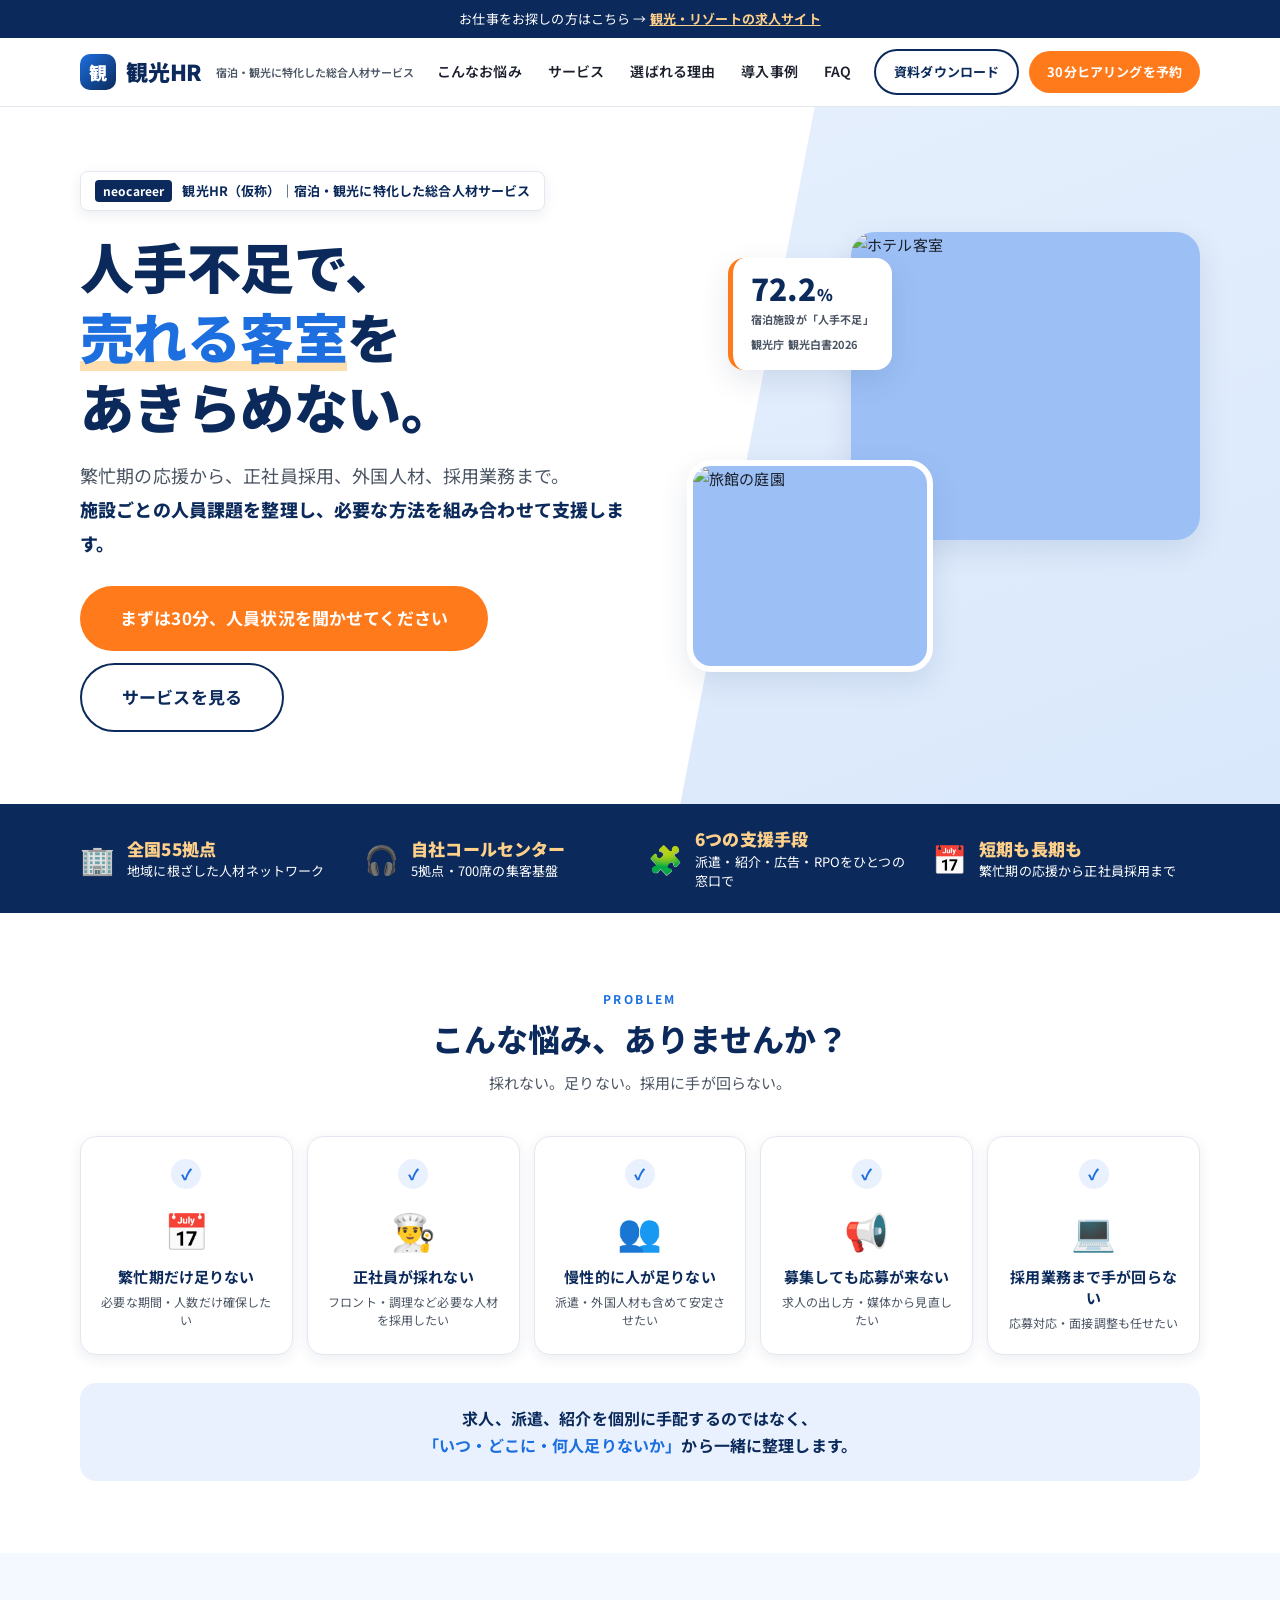
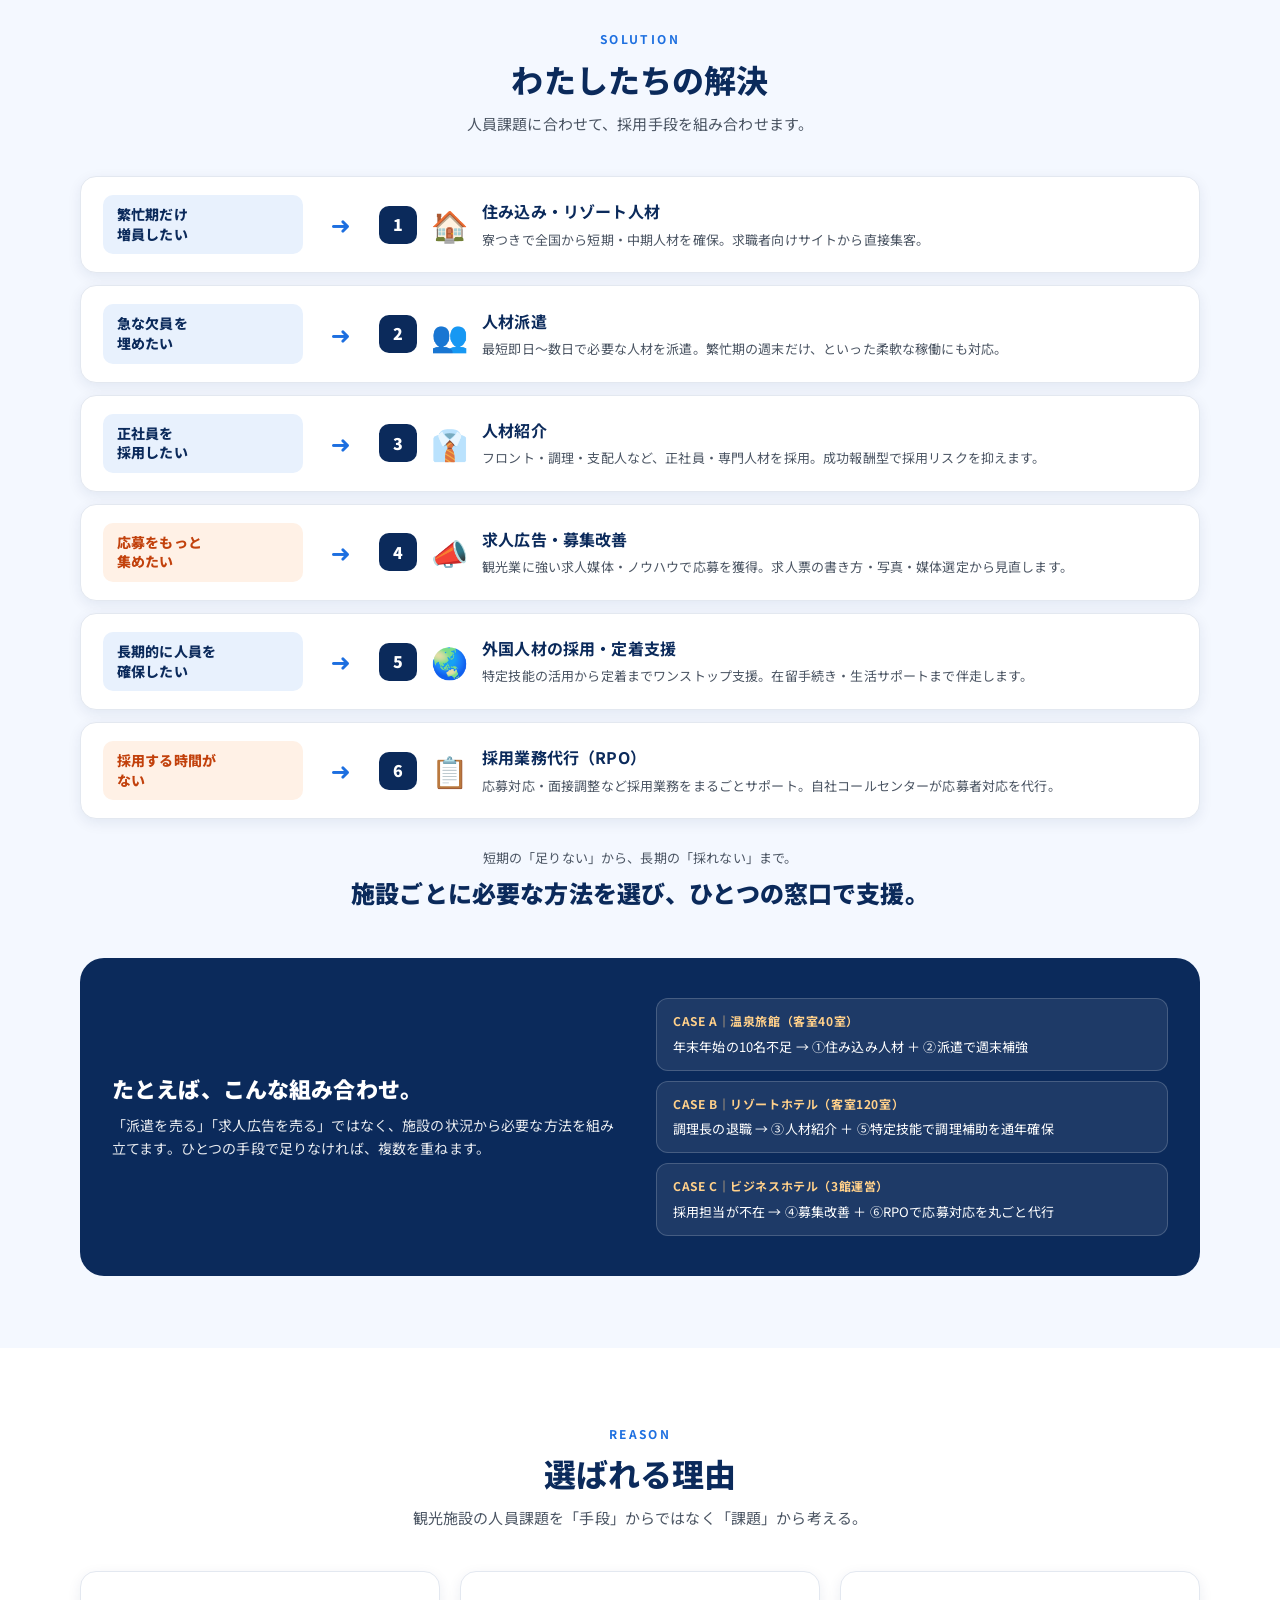
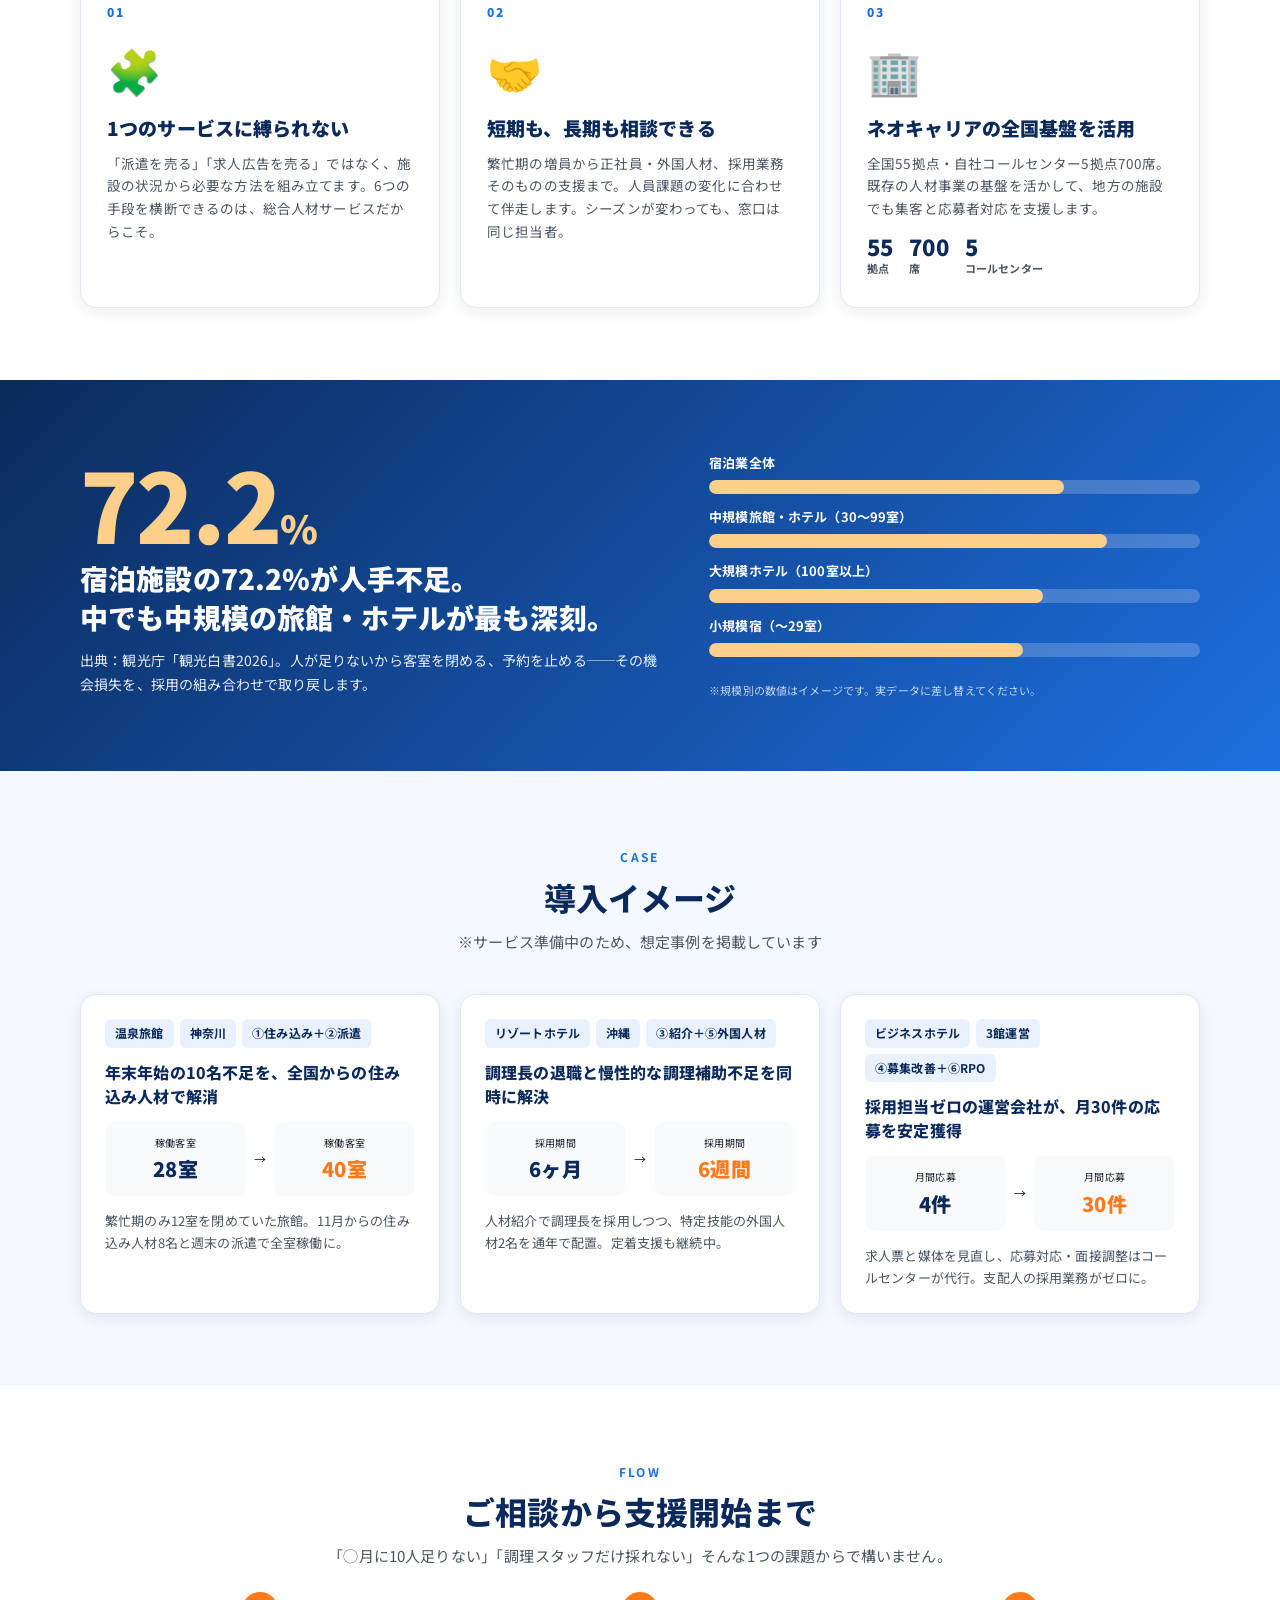
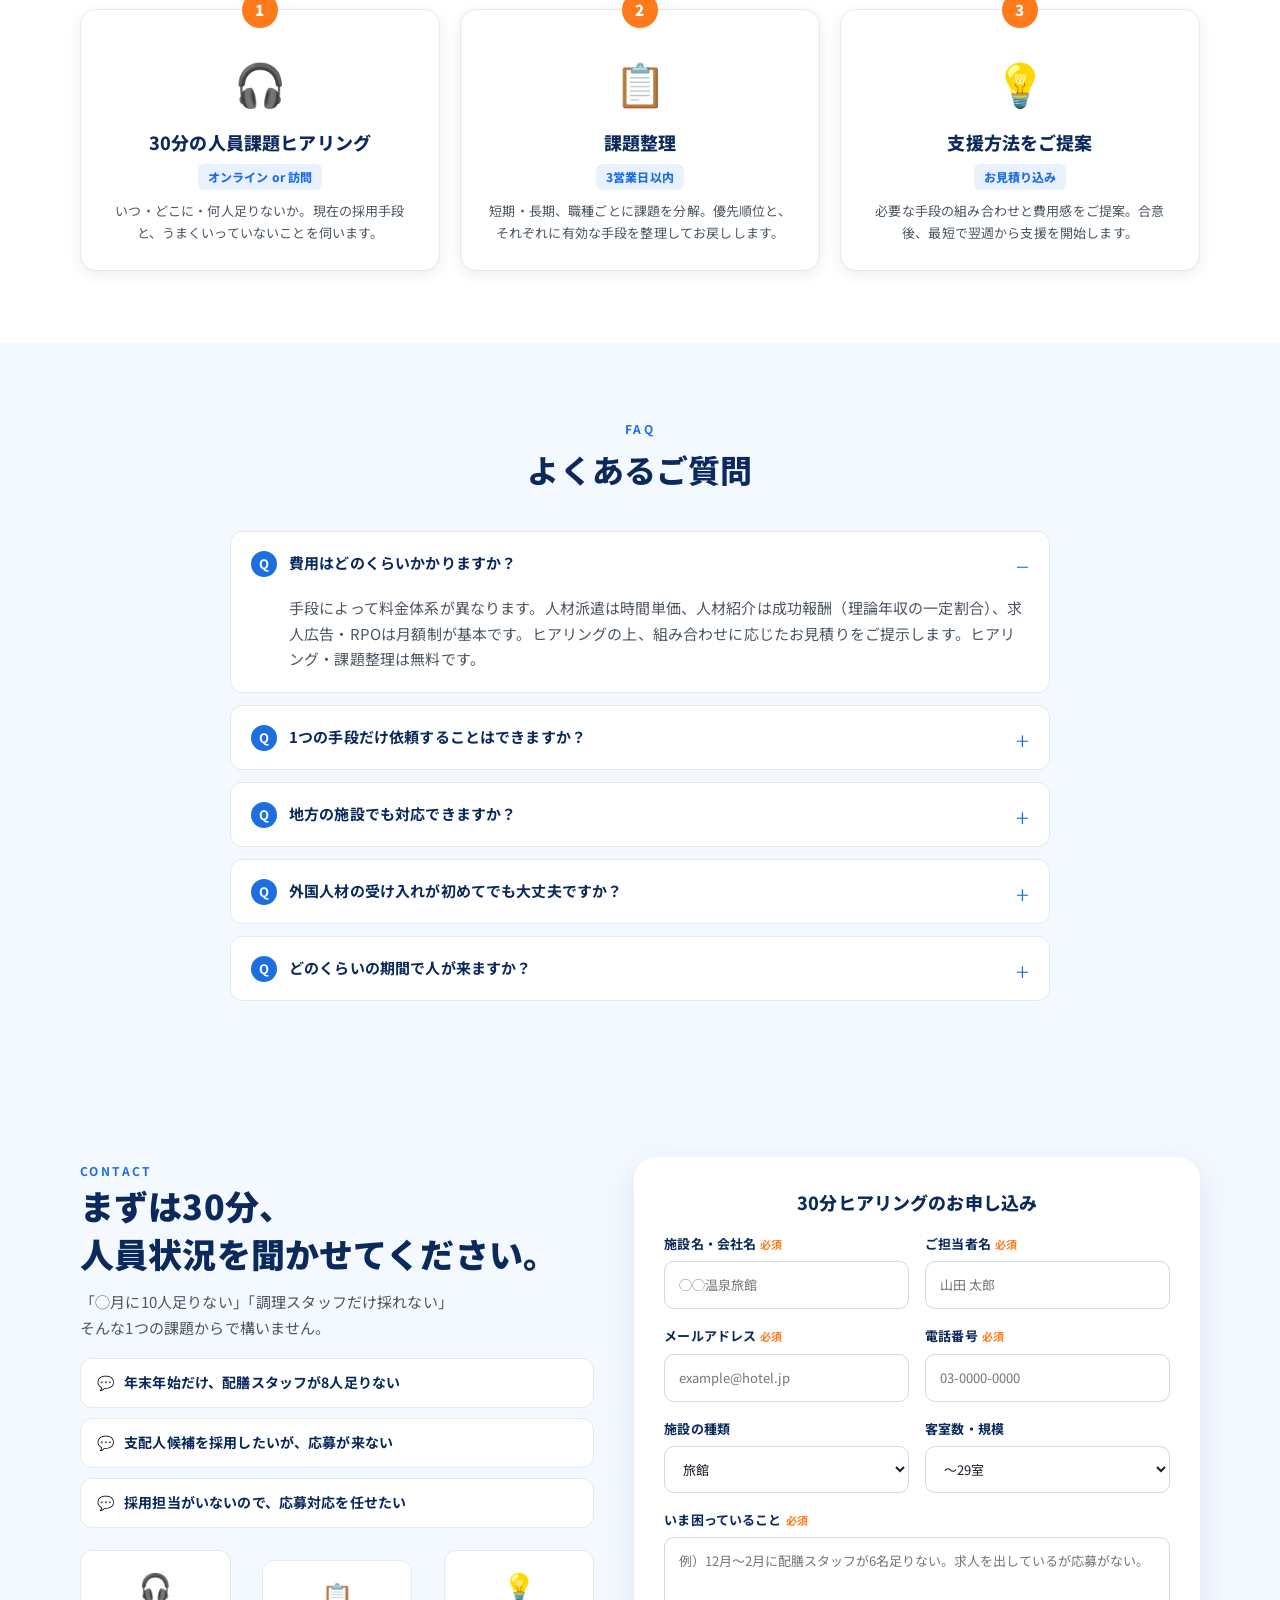
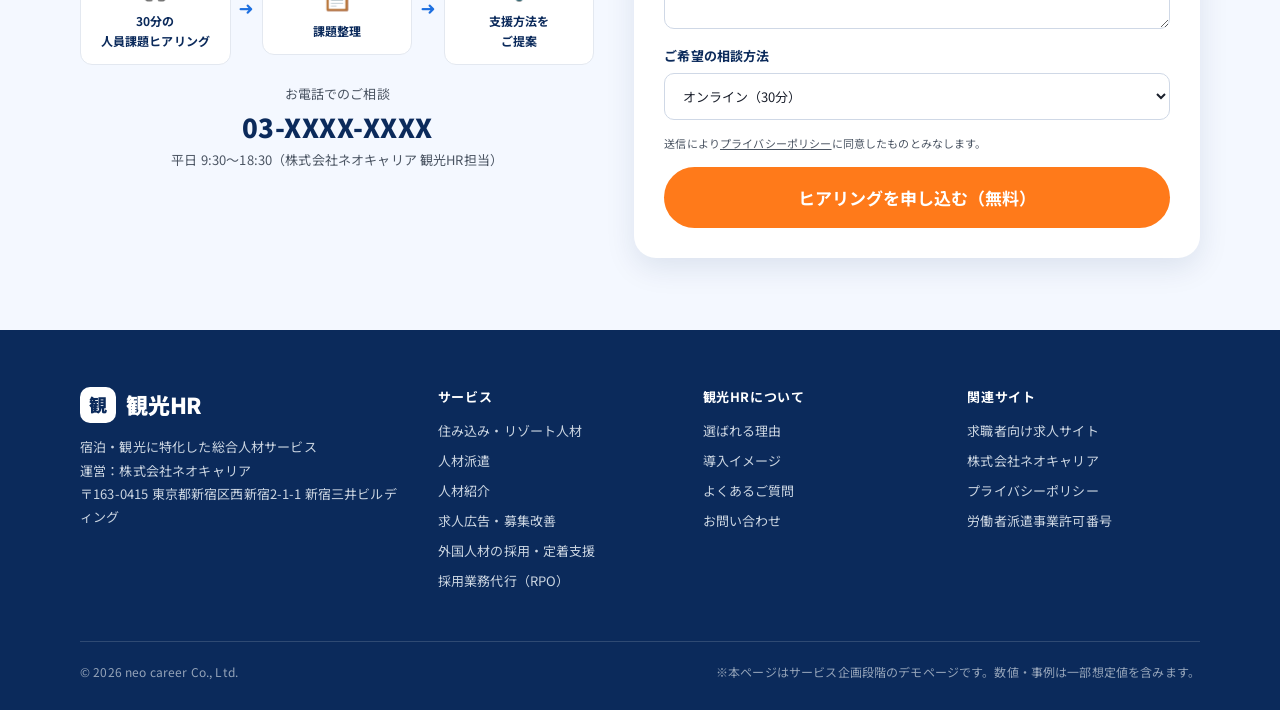
==== business/index.html @ 0face1d3 "観光HR デモサイト: 求職者向けトップ + 企業向けサービスLP" ====
<!DOCTYPE html>
<html lang="ja">
<head>
<meta charset="utf-8">
<meta name="viewport" content="width=device-width,initial-scale=1">
<title>観光HR｜宿泊・観光に特化した総合人材サービス（株式会社ネオキャリア）</title>
<meta name="description" content="人手不足で、売れる客室をあきらめない。繁忙期の応援から、正社員採用、外国人材、採用業務代行まで。宿泊・観光施設ごとの人員課題を整理し、必要な方法を組み合わせて支援します。">
<meta property="og:title" content="観光HR｜宿泊・観光に特化した総合人材サービス">
<meta property="og:description" content="人手不足で、売れる客室をあきらめない。施設ごとの人員課題に合わせて採用手段を組み合わせます。">
<link rel="icon" href="data:image/svg+xml,%3Csvg xmlns='http://www.w3.org/2000/svg' viewBox='0 0 64 64'%3E%3Crect width='64' height='64' rx='14' fill='%230b2a5b'/%3E%3Ctext x='32' y='44' font-size='34' text-anchor='middle' fill='white' font-family='sans-serif' font-weight='700'%3E観%3C/text%3E%3C/svg%3E">
<link rel="preconnect" href="https://fonts.googleapis.com"><link rel="preconnect" href="https://fonts.gstatic.com" crossorigin>
<link href="https://fonts.googleapis.com/css2?family=Noto+Sans+JP:wght@400;500;700;900&display=swap" rel="stylesheet">
<link rel="stylesheet" href="../assets/common.css">
<style>
.hero{position:relative;background:#fff;overflow:hidden;padding:64px 0 72px}
.hero::before{content:"";position:absolute;right:-10%;top:-30%;width:60%;height:160%;background:linear-gradient(160deg,var(--sky) 0%,#d6e6fb 100%);clip-path:polygon(28% 0,100% 0,100% 100%,0 100%);z-index:0}
.hero .wrap{position:relative;z-index:1;display:grid;grid-template-columns:1.05fr .95fr;gap:40px;align-items:center}
@media(max-width:900px){.hero .wrap{grid-template-columns:1fr}.hero{padding:36px 0 48px}.hero .lead br{display:none}.hero-ctas .btn{width:100%}.hero::before{width:100%;top:auto;bottom:-40%;height:80%;clip-path:polygon(0 30%,100% 0,100% 100%,0 100%)}}
.hero .sub{display:inline-flex;align-items:center;gap:10px;flex-wrap:wrap;max-width:100%;line-height:1.5;font-size:13px;font-weight:700;color:var(--navy);background:#fff;border:1px solid var(--line);padding:8px 14px;border-radius:8px;box-shadow:var(--shadow-sm)}
.hero .sub b{background:var(--navy);color:#fff;padding:2px 8px;border-radius:4px;font-size:12px}
.hero h1{font-size:clamp(28px,4.6vw,54px);font-weight:900;line-height:1.3;color:var(--navy);margin:20px 0 16px;letter-spacing:-.01em}
.hero h1 em{font-style:normal;color:var(--blue);position:relative}
.hero h1 em::after{content:"";position:absolute;left:0;right:0;bottom:4px;height:10px;background:rgba(255,208,138,.7);z-index:-1}
.hero .lead{font-size:clamp(15px,1.6vw,18px);color:var(--ink-2);line-height:1.9}
.hero .lead strong{color:var(--navy);font-weight:800}
.hero-ctas{display:flex;gap:12px;margin-top:26px;flex-wrap:wrap}
.hero-visual{position:relative;height:440px}
.hero-visual img{position:absolute;object-fit:cover;border-radius:24px;box-shadow:var(--shadow);background:#9cc0f5}
.hero-visual .a{width:68%;height:70%;right:0;top:0}
.hero-visual .b{width:48%;height:48%;left:0;bottom:0;border:6px solid #fff}
.hero-visual .stat{position:absolute;left:8%;top:6%;background:#fff;border-radius:16px;padding:14px 18px;box-shadow:var(--shadow);border-left:5px solid var(--orange)}
.hero-visual .stat b{display:block;font-size:30px;font-weight:900;color:var(--navy);line-height:1.1}
.hero-visual .stat small{font-size:11px;color:var(--ink-2);font-weight:700}
.trust{background:var(--navy);color:#fff;padding:22px 0}
.trust .wrap{display:grid;grid-template-columns:repeat(4,1fr);gap:16px}
@media(max-width:900px){.trust .wrap{grid-template-columns:repeat(2,1fr)}}
.trust .wrap>div{display:flex;align-items:center;gap:12px;font-size:13px;line-height:1.5}
.trust .ic{font-size:28px}
.trust b{display:block;font-size:17px;font-weight:900;color:#ffd08a}
/* problems */
.probs{display:grid;grid-template-columns:repeat(5,1fr);gap:14px}
@media(max-width:1000px){.probs{grid-template-columns:repeat(3,1fr)}}
@media(max-width:640px){.probs{grid-template-columns:1fr 1fr}}
.prob{padding:22px 16px;text-align:center;position:relative}
.prob .chk{width:30px;height:30px;border-radius:50%;background:var(--sky);color:var(--blue);display:grid;place-items:center;margin:0 auto 10px;font-weight:900}
.prob .ic{font-size:36px;margin-bottom:6px}
.prob b{display:block;color:var(--navy);font-size:15px;line-height:1.4}
.prob small{display:block;color:var(--ink-2);font-size:12px;margin-top:6px;line-height:1.5}
.prob-note{margin-top:28px;background:var(--sky);border-radius:16px;padding:22px 24px;text-align:center;color:var(--navy);font-weight:700;font-size:16px;line-height:1.7}
.prob-note span{color:var(--blue)}
/* solutions */
.sol-table{display:grid;gap:12px}
.sol{display:grid;grid-template-columns:200px 44px 1fr;gap:16px;align-items:center;padding:18px 22px;transition:transform .2s,box-shadow .2s}
.sol:hover{transform:translateX(4px);box-shadow:var(--shadow)}
@media(max-width:700px){.sol{grid-template-columns:1fr;gap:8px}.sol .arrow{display:none}}
.sol .need{font-weight:800;color:var(--navy);font-size:14px;line-height:1.4;padding:10px 14px;border-radius:10px;background:var(--sky)}
.sol .need.hot{background:#fff1e6;color:#c2410c}
.sol .arrow{color:var(--blue);font-size:24px;text-align:center}
.sol .svc{display:flex;gap:14px;align-items:center}
.sol .svc .num{width:38px;height:38px;border-radius:10px;background:var(--navy);color:#fff;font-weight:900;display:grid;place-items:center;flex:0 0 auto;font-size:16px}
.sol .svc .ic{font-size:30px;flex:0 0 auto}
.sol .svc b{display:block;color:var(--navy);font-size:16px}
.sol .svc span{font-size:13px;color:var(--ink-2)}
.sol-note{margin-top:28px;text-align:center}
.sol-note p{font-size:13px;color:var(--ink-2)}
.sol-note h3{font-size:clamp(18px,2.6vw,24px);font-weight:900;color:var(--navy);margin-top:4px}
/* combine visual */
.combo{background:var(--navy);color:#fff;border-radius:24px;padding:40px 32px;display:grid;grid-template-columns:1fr 1fr;gap:32px;align-items:center;margin-top:44px}
@media(max-width:800px){.combo{grid-template-columns:1fr;padding:32px 22px}}
.combo h3{font-size:22px;font-weight:900;line-height:1.4}
.combo p{opacity:.9;font-size:14px;margin-top:10px}
.combo .ex{display:grid;gap:10px}
.combo .ex div{background:rgba(255,255,255,.08);border:1px solid rgba(255,255,255,.18);border-radius:12px;padding:12px 16px;font-size:13px}
.combo .ex b{color:#ffd08a;display:block;font-size:12px;letter-spacing:.05em;margin-bottom:4px}
/* reasons */
.reasons{display:grid;grid-template-columns:repeat(3,1fr);gap:20px}
@media(max-width:800px){.reasons{grid-template-columns:1fr}}
.reason{padding:30px 26px}
.reason .num{font-size:12px;font-weight:900;color:var(--blue);letter-spacing:.2em}
.reason .ic{font-size:44px;margin:10px 0 8px}
.reason h3{font-size:19px;font-weight:900;color:var(--navy);line-height:1.4}
.reason p{font-size:13.5px;color:var(--ink-2);margin-top:10px}
.reason .kpi{display:flex;gap:16px;margin-top:14px;flex-wrap:wrap}
.reason .kpi div{font-size:11px;color:var(--ink-2);font-weight:700}
.reason .kpi b{display:block;font-size:22px;color:var(--navy);font-weight:900;line-height:1.1}
/* stat band */
.band{background:linear-gradient(135deg,#0b2a5b,#1d6fe0);color:#fff}
.band .wrap{display:grid;grid-template-columns:1.2fr 1fr;gap:40px;align-items:center}
@media(max-width:800px){.band .wrap{grid-template-columns:1fr}}
.band .big{font-size:clamp(56px,8vw,96px);font-weight:900;line-height:1;color:#ffd08a;letter-spacing:-.02em}
.band h3{font-size:clamp(20px,2.6vw,28px);font-weight:900;line-height:1.4;margin-top:8px}
.band p{opacity:.9;margin-top:12px;font-size:14px}
.band .bars{display:grid;gap:12px}
.band .bar{font-size:13px;font-weight:700}
.band .bar i{display:block;height:14px;border-radius:7px;background:rgba(255,255,255,.2);margin-top:6px;overflow:hidden}
.band .bar i::after{content:"";display:block;height:100%;width:var(--w);background:#ffd08a;border-radius:7px}
/* flow */
.flow{display:grid;grid-template-columns:repeat(3,1fr);gap:20px}
@media(max-width:800px){.flow{grid-template-columns:1fr}}
.step{padding:30px 24px 26px;position:relative;text-align:center}
.step .n{position:absolute;left:50%;top:-18px;transform:translateX(-50%);width:36px;height:36px;border-radius:50%;background:var(--orange);color:#fff;font-weight:900;display:grid;place-items:center;font-size:15px}
.step .ic{font-size:42px;margin:6px 0 10px}
.step h3{font-size:18px;font-weight:800;color:var(--navy)}
.step .dur{display:inline-block;margin:6px 0 10px;background:var(--sky);color:var(--blue);font-size:12px;font-weight:800;padding:3px 10px;border-radius:6px}
.step p{font-size:13px;color:var(--ink-2)}
/* cases */
.cases{display:grid;grid-template-columns:repeat(3,1fr);gap:20px}
@media(max-width:900px){.cases{grid-template-columns:1fr}}
.case{padding:24px}
.case .tags{display:flex;gap:6px;flex-wrap:wrap;margin-bottom:12px}
.case h3{font-size:16px;font-weight:800;color:var(--navy);line-height:1.5}
.case .ba{display:grid;grid-template-columns:1fr auto 1fr;gap:8px;align-items:center;margin:14px 0;font-size:12px;text-align:center}
.case .ba div{background:#f8fafc;border-radius:10px;padding:10px 6px}
.case .ba b{display:block;font-size:20px;font-weight:900;color:var(--navy)}
.case .ba .aft b{color:var(--orange)}
.case p{font-size:13px;color:var(--ink-2)}
/* contact */
.contact{background:var(--sky-2)}
.contact-grid{display:grid;grid-template-columns:1fr 1.1fr;gap:40px;align-items:start}
@media(max-width:900px){.contact-grid{grid-template-columns:1fr}}
.contact h2{font-size:clamp(24px,3.2vw,34px);font-weight:900;color:var(--navy);line-height:1.4}
.contact .ex{margin-top:18px;display:grid;gap:10px}
.contact .ex div{background:#fff;border:1px solid var(--line);border-radius:12px;padding:12px 16px;font-size:14px;font-weight:700;color:var(--navy);display:flex;gap:10px;align-items:center}
.contact .ex div::before{content:"💬"}
.contact .flow3{display:flex;gap:8px;align-items:center;margin-top:22px;font-size:12px;font-weight:700;color:var(--navy);flex-wrap:wrap}
.contact .flow3 div{background:#fff;border-radius:12px;padding:12px 14px;text-align:center;border:1px solid var(--line);flex:1;min-width:110px}
.contact .flow3 div i{display:block;font-size:26px;font-style:normal;margin-bottom:4px}
.contact .flow3 span{color:var(--blue);font-size:18px}
.contact-card{background:#fff;border-radius:22px;padding:30px;box-shadow:var(--shadow)}
.contact-card h3{color:var(--navy);font-size:18px;font-weight:800;margin-bottom:16px;text-align:center}
.tel{margin-top:18px;text-align:center;font-size:13px;color:var(--ink-2)}
.tel b{display:block;font-size:26px;color:var(--navy);font-weight:900;letter-spacing:.02em}
.fixed-cta{position:fixed;left:0;right:0;bottom:0;z-index:40;background:rgba(255,255,255,.95);backdrop-filter:blur(8px);border-top:1px solid var(--line);padding:10px 16px;display:none;gap:10px}
.fixed-cta .btn{flex:1;padding:12px}
@media(max-width:900px){.fixed-cta{display:flex}body{padding-bottom:64px}}
@media(max-width:900px){.hero-visual{height:260px}.hero-visual .stat{left:4%;top:auto;bottom:12px}.hero-visual .b{display:none}.hero-visual .a{width:100%;height:100%;right:0;top:0}}
@media(max-width:600px){.trust .wrap{grid-template-columns:1fr;gap:12px}.trust b{display:inline;margin-right:6px}}
</style>
</head>
<body>

<div class="switch-bar">お仕事をお探しの方はこちら → <a href="../">観光・リゾートの求人サイト</a></div>

<header class="header">
  <div class="wrap">
    <a class="logo" href="./"><span class="mark">観</span>観光HR<small>宿泊・観光に特化した総合人材サービス</small></a>
    <nav class="nav" id="nav">
      <a href="#problems">こんなお悩み</a>
      <a href="#services">サービス</a>
      <a href="#reasons">選ばれる理由</a>
      <a href="#cases">導入事例</a>
      <a href="#faq">FAQ</a>
    </nav>
    <div class="header-cta">
      <a class="btn btn-outline btn-sm hide-m" href="#contact">資料ダウンロード</a>
      <a class="btn btn-primary btn-sm" href="#contact">30分ヒアリングを予約</a>
      <button class="menu-btn" id="menuBtn" aria-label="メニュー"><span></span><span></span><span></span></button>
    </div>
  </div>
</header>

<section class="hero">
  <div class="wrap">
    <div class="rv in">
      <div class="sub"><b>neocareer</b>観光HR（仮称）｜宿泊・観光に特化した総合人材サービス</div>
      <h1>人手不足で、<br><em>売れる客室</em>を<br>あきらめない。</h1>
      <p class="lead">繁忙期の応援から、正社員採用、外国人材、採用業務まで。<br><strong>施設ごとの人員課題を整理し、必要な方法を組み合わせて支援します。</strong></p>
      <div class="hero-ctas">
        <a class="btn btn-primary btn-lg" href="#contact">まずは30分、人員状況を聞かせてください</a>
        <a class="btn btn-outline btn-lg" href="#services">サービスを見る</a>
      </div>
    </div>
    <div class="hero-visual rv in">
      <img class="a" src="https://images.unsplash.com/photo-1566073771259-6a8506099945?auto=format&fit=crop&w=900&q=70" alt="ホテル客室">
      <img class="b" src="https://images.unsplash.com/photo-1545389336-cf090694435e?auto=format&fit=crop&w=600&q=70" alt="旅館の庭園">
      <div class="stat"><b>72.2<span style="font-size:16px">%</span></b><small>宿泊施設が「人手不足」<br>観光庁 観光白書2026</small></div>
    </div>
  </div>
</section>

<div class="trust">
  <div class="wrap">
    <div><span class="ic">🏢</span><div><b>全国55拠点</b>地域に根ざした人材ネットワーク</div></div>
    <div><span class="ic">🎧</span><div><b>自社コールセンター</b>5拠点・700席の集客基盤</div></div>
    <div><span class="ic">🧩</span><div><b>6つの支援手段</b>派遣・紹介・広告・RPOをひとつの窓口で</div></div>
    <div><span class="ic">📅</span><div><b>短期も長期も</b>繁忙期の応援から正社員採用まで</div></div>
  </div>
</div>

<section class="sec" id="problems">
  <div class="wrap">
    <div class="sec-head rv"><span class="en">Problem</span><h2>こんな悩み、ありませんか？</h2><p>採れない。足りない。採用に手が回らない。</p></div>
    <div class="probs">
      <div class="prob card rv"><div class="chk">✓</div><div class="ic">📅</div><b>繁忙期だけ足りない</b><small>必要な期間・人数だけ確保したい</small></div>
      <div class="prob card rv"><div class="chk">✓</div><div class="ic">👨‍🍳</div><b>正社員が採れない</b><small>フロント・調理など必要な人材を採用したい</small></div>
      <div class="prob card rv"><div class="chk">✓</div><div class="ic">👥</div><b>慢性的に人が足りない</b><small>派遣・外国人材も含めて安定させたい</small></div>
      <div class="prob card rv"><div class="chk">✓</div><div class="ic">📢</div><b>募集しても応募が来ない</b><small>求人の出し方・媒体から見直したい</small></div>
      <div class="prob card rv"><div class="chk">✓</div><div class="ic">💻</div><b>採用業務まで手が回らない</b><small>応募対応・面接調整も任せたい</small></div>
    </div>
    <div class="prob-note rv">求人、派遣、紹介を個別に手配するのではなく、<br><span>「いつ・どこに・何人足りないか」</span>から一緒に整理します。</div>
  </div>
</section>

<section class="sec" id="services" style="background:var(--sky-2)">
  <div class="wrap">
    <div class="sec-head rv"><span class="en">Solution</span><h2>わたしたちの解決</h2><p>人員課題に合わせて、採用手段を組み合わせます。</p></div>
    <div class="sol-table">
      <div class="sol card rv"><div class="need">繁忙期だけ<br>増員したい</div><div class="arrow">➜</div><div class="svc"><div class="num">1</div><span class="ic">🏠</span><div><b>住み込み・リゾート人材</b><span>寮つきで全国から短期・中期人材を確保。求職者向けサイトから直接集客。</span></div></div></div>
      <div class="sol card rv"><div class="need">急な欠員を<br>埋めたい</div><div class="arrow">➜</div><div class="svc"><div class="num">2</div><span class="ic">👥</span><div><b>人材派遣</b><span>最短即日〜数日で必要な人材を派遣。繁忙期の週末だけ、といった柔軟な稼働にも対応。</span></div></div></div>
      <div class="sol card rv"><div class="need">正社員を<br>採用したい</div><div class="arrow">➜</div><div class="svc"><div class="num">3</div><span class="ic">👔</span><div><b>人材紹介</b><span>フロント・調理・支配人など、正社員・専門人材を採用。成功報酬型で採用リスクを抑えます。</span></div></div></div>
      <div class="sol card rv"><div class="need hot">応募をもっと<br>集めたい</div><div class="arrow">➜</div><div class="svc"><div class="num">4</div><span class="ic">📣</span><div><b>求人広告・募集改善</b><span>観光業に強い求人媒体・ノウハウで応募を獲得。求人票の書き方・写真・媒体選定から見直します。</span></div></div></div>
      <div class="sol card rv"><div class="need">長期的に人員を<br>確保したい</div><div class="arrow">➜</div><div class="svc"><div class="num">5</div><span class="ic">🌏</span><div><b>外国人材の採用・定着支援</b><span>特定技能の活用から定着までワンストップ支援。在留手続き・生活サポートまで伴走します。</span></div></div></div>
      <div class="sol card rv"><div class="need hot">採用する時間が<br>ない</div><div class="arrow">➜</div><div class="svc"><div class="num">6</div><span class="ic">📋</span><div><b>採用業務代行（RPO）</b><span>応募対応・面接調整など採用業務をまるごとサポート。自社コールセンターが応募者対応を代行。</span></div></div></div>
    </div>
    <div class="sol-note rv"><p>短期の「足りない」から、長期の「採れない」まで。</p><h3>施設ごとに必要な方法を選び、ひとつの窓口で支援。</h3></div>

    <div class="combo rv">
      <div><h3>たとえば、こんな組み合わせ。</h3><p>「派遣を売る」「求人広告を売る」ではなく、施設の状況から必要な方法を組み立てます。ひとつの手段で足りなければ、複数を重ねます。</p></div>
      <div class="ex">
        <div><b>CASE A｜温泉旅館（客室40室）</b>年末年始の10名不足 → ①住み込み人材 ＋ ②派遣で週末補強</div>
        <div><b>CASE B｜リゾートホテル（客室120室）</b>調理長の退職 → ③人材紹介 ＋ ⑤特定技能で調理補助を通年確保</div>
        <div><b>CASE C｜ビジネスホテル（3館運営）</b>採用担当が不在 → ④募集改善 ＋ ⑥RPOで応募対応を丸ごと代行</div>
      </div>
    </div>
  </div>
</section>

<section class="sec" id="reasons">
  <div class="wrap">
    <div class="sec-head rv"><span class="en">Reason</span><h2>選ばれる理由</h2><p>観光施設の人員課題を「手段」からではなく「課題」から考える。</p></div>
    <div class="reasons">
      <div class="reason card rv"><div class="num">01</div><div class="ic">🧩</div><h3>1つのサービスに縛られない</h3><p>「派遣を売る」「求人広告を売る」ではなく、施設の状況から必要な方法を組み立てます。6つの手段を横断できるのは、総合人材サービスだからこそ。</p></div>
      <div class="reason card rv"><div class="num">02</div><div class="ic">🤝</div><h3>短期も、長期も相談できる</h3><p>繁忙期の増員から正社員・外国人材、採用業務そのものの支援まで。人員課題の変化に合わせて伴走します。シーズンが変わっても、窓口は同じ担当者。</p></div>
      <div class="reason card rv"><div class="num">03</div><div class="ic">🏢</div><h3>ネオキャリアの全国基盤を活用</h3><p>全国55拠点・自社コールセンター5拠点700席。既存の人材事業の基盤を活かして、地方の施設でも集客と応募者対応を支援します。</p><div class="kpi"><div><b>55</b>拠点</div><div><b>700</b>席</div><div><b>5</b>コールセンター</div></div></div>
    </div>
  </div>
</section>

<section class="sec band">
  <div class="wrap">
    <div class="rv">
      <div class="big">72.2<span style="font-size:.4em">%</span></div>
      <h3>宿泊施設の72.2%が人手不足。<br>中でも中規模の旅館・ホテルが最も深刻。</h3>
      <p>出典：観光庁「観光白書2026」。人が足りないから客室を閉める、予約を止める──その機会損失を、採用の組み合わせで取り戻します。</p>
    </div>
    <div class="bars rv">
      <div class="bar">宿泊業全体<i style="--w:72.2%"></i></div>
      <div class="bar">中規模旅館・ホテル（30〜99室）<i style="--w:81%"></i></div>
      <div class="bar">大規模ホテル（100室以上）<i style="--w:68%"></i></div>
      <div class="bar">小規模宿（〜29室）<i style="--w:64%"></i></div>
      <p style="font-size:11px;opacity:.75">※規模別の数値はイメージです。実データに差し替えてください。</p>
    </div>
  </div>
</section>

<section class="sec" id="cases" style="background:var(--sky-2)">
  <div class="wrap">
    <div class="sec-head rv"><span class="en">Case</span><h2>導入イメージ</h2><p>※サービス準備中のため、想定事例を掲載しています</p></div>
    <div class="cases">
      <div class="case card rv"><div class="tags"><span class="tag">温泉旅館</span><span class="tag">神奈川</span><span class="tag">①住み込み＋②派遣</span></div><h3>年末年始の10名不足を、全国からの住み込み人材で解消</h3><div class="ba"><div><small>稼働客室</small><b>28室</b></div><span>→</span><div class="aft"><small>稼働客室</small><b>40室</b></div></div><p>繁忙期のみ12室を閉めていた旅館。11月からの住み込み人材8名と週末の派遣で全室稼働に。</p></div>
      <div class="case card rv"><div class="tags"><span class="tag">リゾートホテル</span><span class="tag">沖縄</span><span class="tag">③紹介＋⑤外国人材</span></div><h3>調理長の退職と慢性的な調理補助不足を同時に解決</h3><div class="ba"><div><small>採用期間</small><b>6ヶ月</b></div><span>→</span><div class="aft"><small>採用期間</small><b>6週間</b></div></div><p>人材紹介で調理長を採用しつつ、特定技能の外国人材2名を通年で配置。定着支援も継続中。</p></div>
      <div class="case card rv"><div class="tags"><span class="tag">ビジネスホテル</span><span class="tag">3館運営</span><span class="tag">④募集改善＋⑥RPO</span></div><h3>採用担当ゼロの運営会社が、月30件の応募を安定獲得</h3><div class="ba"><div><small>月間応募</small><b>4件</b></div><span>→</span><div class="aft"><small>月間応募</small><b>30件</b></div></div><p>求人票と媒体を見直し、応募対応・面接調整はコールセンターが代行。支配人の採用業務がゼロに。</p></div>
    </div>
  </div>
</section>

<section class="sec">
  <div class="wrap">
    <div class="sec-head rv"><span class="en">Flow</span><h2>ご相談から支援開始まで</h2><p>「◯月に10人足りない」「調理スタッフだけ採れない」そんな1つの課題からで構いません。</p></div>
    <div class="flow">
      <div class="step card rv"><div class="n">1</div><div class="ic">🎧</div><h3>30分の人員課題ヒアリング</h3><div class="dur">オンライン or 訪問</div><p>いつ・どこに・何人足りないか。現在の採用手段と、うまくいっていないことを伺います。</p></div>
      <div class="step card rv"><div class="n">2</div><div class="ic">📋</div><h3>課題整理</h3><div class="dur">3営業日以内</div><p>短期・長期、職種ごとに課題を分解。優先順位と、それぞれに有効な手段を整理してお戻しします。</p></div>
      <div class="step card rv"><div class="n">3</div><div class="ic">💡</div><h3>支援方法をご提案</h3><div class="dur">お見積り込み</div><p>必要な手段の組み合わせと費用感をご提案。合意後、最短で翌週から支援を開始します。</p></div>
    </div>
  </div>
</section>

<section class="sec" id="faq" style="background:var(--sky-2)">
  <div class="wrap">
    <div class="sec-head rv"><span class="en">FAQ</span><h2>よくあるご質問</h2></div>
    <div class="faq rv">
      <details open><summary>費用はどのくらいかかりますか？</summary><div class="a">手段によって料金体系が異なります。人材派遣は時間単価、人材紹介は成功報酬（理論年収の一定割合）、求人広告・RPOは月額制が基本です。ヒアリングの上、組み合わせに応じたお見積りをご提示します。ヒアリング・課題整理は無料です。</div></details>
      <details><summary>1つの手段だけ依頼することはできますか？</summary><div class="a">もちろん可能です。「繁忙期の派遣だけ」「求人票の改善だけ」といったご依頼もお受けしています。状況が変わったときに、他の手段を追加できるのが観光HRの強みです。</div></details>
      <details><summary>地方の施設でも対応できますか？</summary><div class="a">はい。全国55拠点のネットワークと、求職者向けの住み込み求人サイトを通じて、全国から人材を集めます。特に温泉地・スキー場・離島などの観光地は得意領域です。</div></details>
      <details><summary>外国人材の受け入れが初めてでも大丈夫ですか？</summary><div class="a">特定技能制度の説明、在留資格の手続き、受け入れ体制づくり、入社後の生活サポートまで一貫して支援します。初めて受け入れる施設さまが大半です。</div></details>
      <details><summary>どのくらいの期間で人が来ますか？</summary><div class="a">人材派遣は最短即日〜数日、住み込み人材は2〜4週間、人材紹介は職種によって1〜3ヶ月が目安です。繁忙期はお早めのご相談をおすすめします。</div></details>
    </div>
  </div>
</section>

<section class="sec contact" id="contact">
  <div class="wrap contact-grid">
    <div class="rv">
      <span class="en" style="font-size:12px;font-weight:700;letter-spacing:.2em;color:var(--blue)">CONTACT</span>
      <h2>まずは30分、<br>人員状況を聞かせてください。</h2>
      <p style="color:var(--ink-2);margin-top:12px">「◯月に10人足りない」「調理スタッフだけ採れない」<br>そんな1つの課題からで構いません。</p>
      <div class="ex"><div>年末年始だけ、配膳スタッフが8人足りない</div><div>支配人候補を採用したいが、応募が来ない</div><div>採用担当がいないので、応募対応を任せたい</div></div>
      <div class="flow3"><div><i>🎧</i>30分の<br>人員課題ヒアリング</div><span>➜</span><div><i>📋</i>課題整理</div><span>➜</span><div><i>💡</i>支援方法を<br>ご提案</div></div>
      <div class="tel">お電話でのご相談<b>03-XXXX-XXXX</b>平日 9:30〜18:30（株式会社ネオキャリア 観光HR担当）</div>
    </div>
    <div class="contact-card rv">
      <form id="ctForm">
        <h3>30分ヒアリングのお申し込み</h3>
        <div class="form-grid">
          <label class="field"><span>施設名・会社名<span class="req">必須</span></span><input required placeholder="◯◯温泉旅館"></label>
          <label class="field"><span>ご担当者名<span class="req">必須</span></span><input required placeholder="山田 太郎"></label>
          <label class="field"><span>メールアドレス<span class="req">必須</span></span><input type="email" required placeholder="example@hotel.jp"></label>
          <label class="field"><span>電話番号<span class="req">必須</span></span><input type="tel" required placeholder="03-0000-0000"></label>
          <label class="field"><span>施設の種類</span><select><option>旅館</option><option>リゾートホテル</option><option>シティ・ビジネスホテル</option><option>スキー場・レジャー施設</option><option>飲食・観光施設</option><option>その他</option></select></label>
          <label class="field"><span>客室数・規模</span><select><option>〜29室</option><option>30〜99室</option><option>100室以上</option><option>複数施設を運営</option></select></label>
          <label class="field full"><span>いま困っていること<span class="req">必須</span></span><textarea rows="3" required placeholder="例）12月〜2月に配膳スタッフが6名足りない。求人を出しているが応募がない。"></textarea></label>
          <label class="field full"><span>ご希望の相談方法</span><select><option>オンライン（30分）</option><option>訪問</option><option>電話</option><option>まずは資料がほしい</option></select></label>
        </div>
        <p style="font-size:11px;color:var(--ink-2);margin:14px 0">送信により<a href="#" style="text-decoration:underline">プライバシーポリシー</a>に同意したものとみなします。</p>
        <button class="btn btn-primary btn-lg" style="width:100%" type="submit">ヒアリングを申し込む（無料）</button>
      </form>
      <div class="thanks" id="thanks">お申し込みありがとうございます。<small>担当者より1営業日以内にご連絡します。<br>※このページはデモです。実際の送信は行われていません。</small></div>
    </div>
  </div>
</section>

<footer class="footer">
  <div class="wrap">
    <div class="footer-grid">
      <div><a class="logo" href="./"><span class="mark">観</span>観光HR</a><p style="margin-top:12px;line-height:1.8">宿泊・観光に特化した総合人材サービス<br>運営：株式会社ネオキャリア<br>〒163-0415 東京都新宿区西新宿2-1-1 新宿三井ビルディング</p></div>
      <div><h4>サービス</h4><ul><li><a href="#services">住み込み・リゾート人材</a></li><li><a href="#services">人材派遣</a></li><li><a href="#services">人材紹介</a></li><li><a href="#services">求人広告・募集改善</a></li><li><a href="#services">外国人材の採用・定着支援</a></li><li><a href="#services">採用業務代行（RPO）</a></li></ul></div>
      <div><h4>観光HRについて</h4><ul><li><a href="#reasons">選ばれる理由</a></li><li><a href="#cases">導入イメージ</a></li><li><a href="#faq">よくあるご質問</a></li><li><a href="#contact">お問い合わせ</a></li></ul></div>
      <div><h4>関連サイト</h4><ul><li><a href="../">求職者向け求人サイト</a></li><li><a href="https://www.neo-career.co.jp/" target="_blank" rel="noopener">株式会社ネオキャリア</a></li><li><a href="#">プライバシーポリシー</a></li><li><a href="#">労働者派遣事業許可番号</a></li></ul></div>
    </div>
    <div class="footer-bottom"><span>© 2026 neo career Co., Ltd.</span><span>※本ページはサービス企画段階のデモページです。数値・事例は一部想定値を含みます。</span></div>
  </div>
</footer>

<div class="fixed-cta"><a class="btn btn-outline" href="#services">サービスを見る</a><a class="btn btn-primary" href="#contact">30分ヒアリング予約</a></div>

<script>
document.getElementById("menuBtn").onclick=()=>document.getElementById("nav").classList.toggle("open");
document.getElementById("nav").addEventListener("click",()=>document.getElementById("nav").classList.remove("open"));
document.getElementById("ctForm").addEventListener("submit",e=>{e.preventDefault();e.target.style.display="none";document.getElementById("thanks").style.display="block";});
const io=new IntersectionObserver(es=>es.forEach(x=>{if(x.isIntersecting){x.target.classList.add("in");io.unobserve(x.target);}}),{threshold:.12});
document.querySelectorAll(".rv").forEach(el=>io.observe(el));
</script>
</body>
</html>
---- assets/common.css ----
:root{
  --navy:#0b2a5b;--navy-2:#123a7a;--blue:#1d6fe0;--blue-2:#3b8cf5;--sky:#e8f1fd;--sky-2:#f4f8ff;
  --orange:#ff7a1a;--orange-2:#ff9a4d;--green:#06c755;--ink:#1a1f2b;--ink-2:#4b5563;--line:#e3e8f0;--bg:#ffffff;
  --radius:16px;--shadow:0 10px 30px rgba(11,42,91,.10);--shadow-sm:0 4px 14px rgba(11,42,91,.08);
  --font:"Noto Sans JP","Hiragino Sans","Hiragino Kaku Gothic ProN","Yu Gothic UI",Meiryo,system-ui,sans-serif;
}
*{box-sizing:border-box;margin:0;padding:0}
html{scroll-behavior:smooth;-webkit-text-size-adjust:100%}
body{font-family:var(--font);color:var(--ink);background:var(--bg);line-height:1.7;font-size:15px;letter-spacing:.01em;overflow-x:hidden}
img{max-width:100%;display:block}
a{color:inherit;text-decoration:none}
button{font-family:inherit;cursor:pointer;border:0;background:none}
ul{list-style:none}
.wrap{width:min(1120px,100% - 40px);margin-inline:auto}
@media(max-width:640px){.wrap{width:min(1120px,100% - 32px)}}
.sec{padding:72px 0}
@media(max-width:640px){.sec{padding:52px 0}.btn{white-space:normal;text-align:center}.btn-lg{padding:16px 24px;font-size:15px}}
.wrap>*{min-width:0}
.sec-head{text-align:center;margin-bottom:40px}
.sec-head .en{display:inline-block;font-size:12px;font-weight:700;letter-spacing:.2em;color:var(--blue);text-transform:uppercase;margin-bottom:8px}
.sec-head h2{font-size:clamp(22px,3.2vw,32px);font-weight:800;line-height:1.35;color:var(--navy)}
.sec-head p{color:var(--ink-2);margin-top:10px}
.btn{display:inline-flex;align-items:center;justify-content:center;gap:8px;padding:14px 26px;border-radius:999px;font-weight:700;font-size:15px;transition:transform .15s,box-shadow .15s,background .15s;white-space:nowrap}
.btn:hover{transform:translateY(-2px);box-shadow:var(--shadow-sm)}
.btn-primary{background:var(--orange);color:#fff}
.btn-primary:hover{background:#f56d0c}
.btn-blue{background:var(--blue);color:#fff}
.btn-blue:hover{background:#1660c8}
.btn-outline{border:2px solid var(--navy);color:var(--navy);background:#fff}
.btn-line{background:var(--green);color:#fff}
.btn-lg{padding:18px 40px;font-size:17px}
.btn-sm{padding:10px 18px;font-size:13px}
.tag{display:inline-block;padding:4px 10px;border-radius:6px;font-size:12px;font-weight:700;background:var(--sky);color:var(--navy)}
.card{background:#fff;border-radius:var(--radius);box-shadow:var(--shadow-sm);border:1px solid var(--line)}
/* header */
.header{position:sticky;top:0;z-index:50;background:rgba(255,255,255,.92);backdrop-filter:blur(10px);border-bottom:1px solid var(--line)}
.header .wrap{display:flex;align-items:center;justify-content:space-between;height:68px;gap:16px}
.logo{display:flex;align-items:center;gap:10px;white-space:nowrap;flex:0 0 auto;font-weight:900;font-size:22px;color:var(--navy);letter-spacing:-.01em}
.logo .mark{width:36px;height:36px;border-radius:10px;background:linear-gradient(135deg,var(--blue),var(--navy));display:grid;place-items:center;color:#fff;font-size:18px}
.logo small{font-size:11px;font-weight:600;color:var(--ink-2);margin-left:4px;letter-spacing:0}
.nav{display:flex;gap:26px;font-size:14px;font-weight:600}
.nav a:hover{color:var(--blue)}
.header-cta{display:flex;gap:10px;align-items:center}
.menu-btn{display:none;width:44px;height:44px;border-radius:10px;place-items:center}
.menu-btn span{display:block;width:22px;height:2px;background:var(--navy);margin:5px auto;transition:.2s}
@media(max-width:1180px){.logo small{display:none}}
.nav a{white-space:nowrap}
@media(max-width:900px){
  .nav,.header-cta .hide-m{display:none}
  .menu-btn{display:grid}
  .nav.open{display:flex;flex-direction:column;position:absolute;left:0;right:0;top:68px;background:#fff;padding:18px 24px 24px;border-bottom:1px solid var(--line);box-shadow:var(--shadow);gap:14px}
}
/* footer */
.footer{background:var(--navy);color:#cbd5e1;padding:56px 0 28px;font-size:13px}
.footer-grid{display:grid;grid-template-columns:1.4fr 1fr 1fr 1fr;gap:32px;margin-bottom:40px}
@media(max-width:800px){.footer-grid{grid-template-columns:1fr 1fr}}
@media(max-width:480px){.footer-grid{grid-template-columns:1fr}}
.footer h4{color:#fff;font-size:13px;margin-bottom:12px;letter-spacing:.05em}
.footer li{margin-bottom:8px}
.footer a:hover{color:#fff}
.footer .logo{color:#fff}
.footer .logo .mark{background:#fff;color:var(--navy)}
.footer-bottom{border-top:1px solid rgba(255,255,255,.15);padding-top:20px;display:flex;justify-content:space-between;gap:12px;flex-wrap:wrap;font-size:12px;color:#94a3b8}
/* reveal */
.rv{opacity:0;transform:translateY(18px);transition:opacity .6s ease,transform .6s ease}
.rv.in{opacity:1;transform:none}
/* switch banner */
.switch-bar{background:var(--navy);color:#fff;font-size:13px;text-align:center;padding:8px 12px}
.switch-bar a{text-decoration:underline;font-weight:700;color:#ffd08a}
/* FAQ */
.faq{max-width:820px;margin-inline:auto}
.faq details{background:#fff;border:1px solid var(--line);border-radius:12px;margin-bottom:12px;overflow:hidden}
.faq summary{list-style:none;cursor:pointer;padding:18px 52px 18px 20px;font-weight:700;position:relative;color:var(--navy)}
.faq summary::-webkit-details-marker{display:none}
.faq summary::before{content:"Q";display:inline-grid;place-items:center;width:26px;height:26px;border-radius:50%;background:var(--blue);color:#fff;font-size:13px;margin-right:12px}
.faq summary::after{content:"+";position:absolute;right:20px;top:14px;font-size:24px;color:var(--blue);font-weight:300}
.faq details[open] summary::after{content:"−"}
.faq .a{padding:0 20px 20px 58px;color:var(--ink-2)}
/* form */
.form-grid{display:grid;grid-template-columns:1fr 1fr;gap:16px}
@media(max-width:640px){.form-grid{grid-template-columns:1fr}}
.field{display:flex;flex-direction:column;gap:6px;font-size:13px;font-weight:700;color:var(--navy)}
.field.full{grid-column:1/-1}
.field input,.field select,.field textarea{font:inherit;font-weight:400;padding:12px 14px;border:1px solid #cfd8e6;border-radius:10px;background:#fff;color:var(--ink);width:100%}
.field input:focus,.field select:focus,.field textarea:focus{outline:2px solid var(--blue);border-color:transparent}
.req{color:var(--orange);font-size:11px;margin-left:4px}
.thanks{display:none;text-align:center;padding:40px 20px;color:var(--navy);font-weight:700;font-size:18px}
.thanks small{display:block;font-weight:400;color:var(--ink-2);font-size:14px;margin-top:8px}
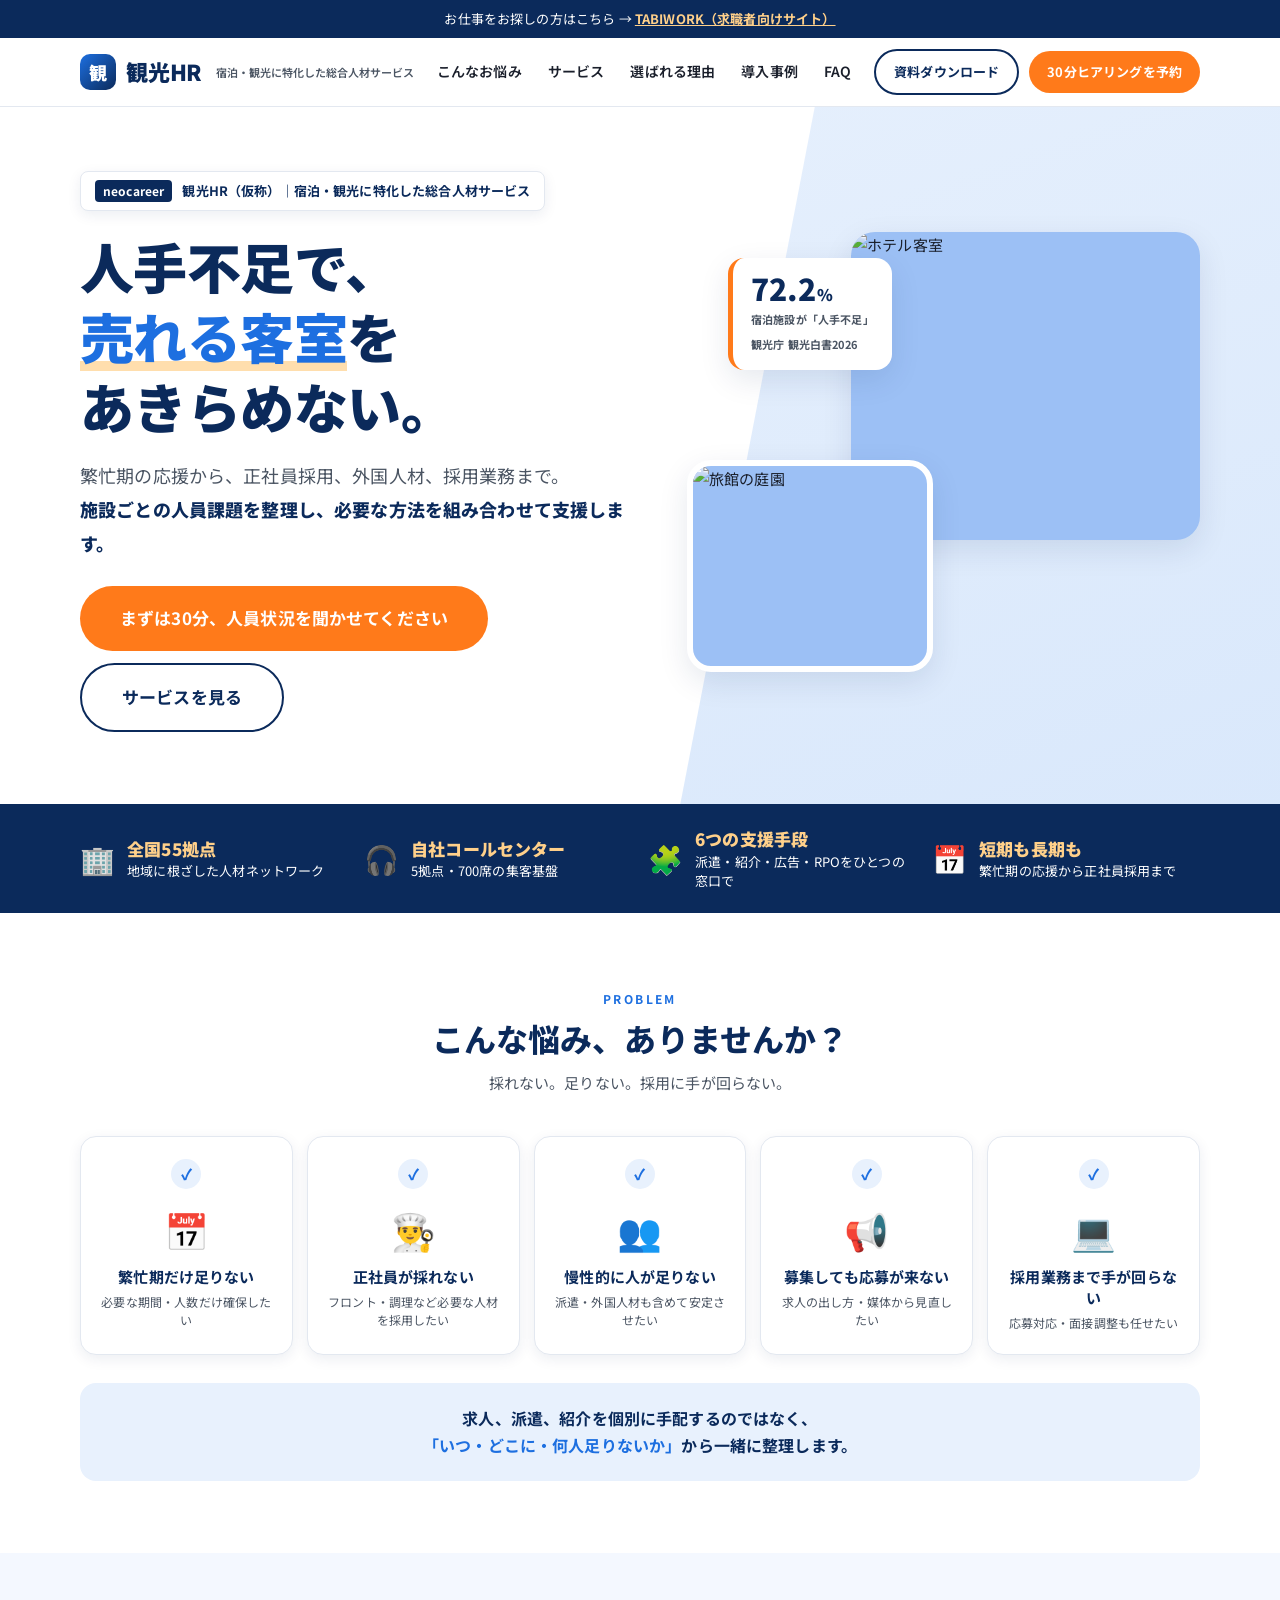
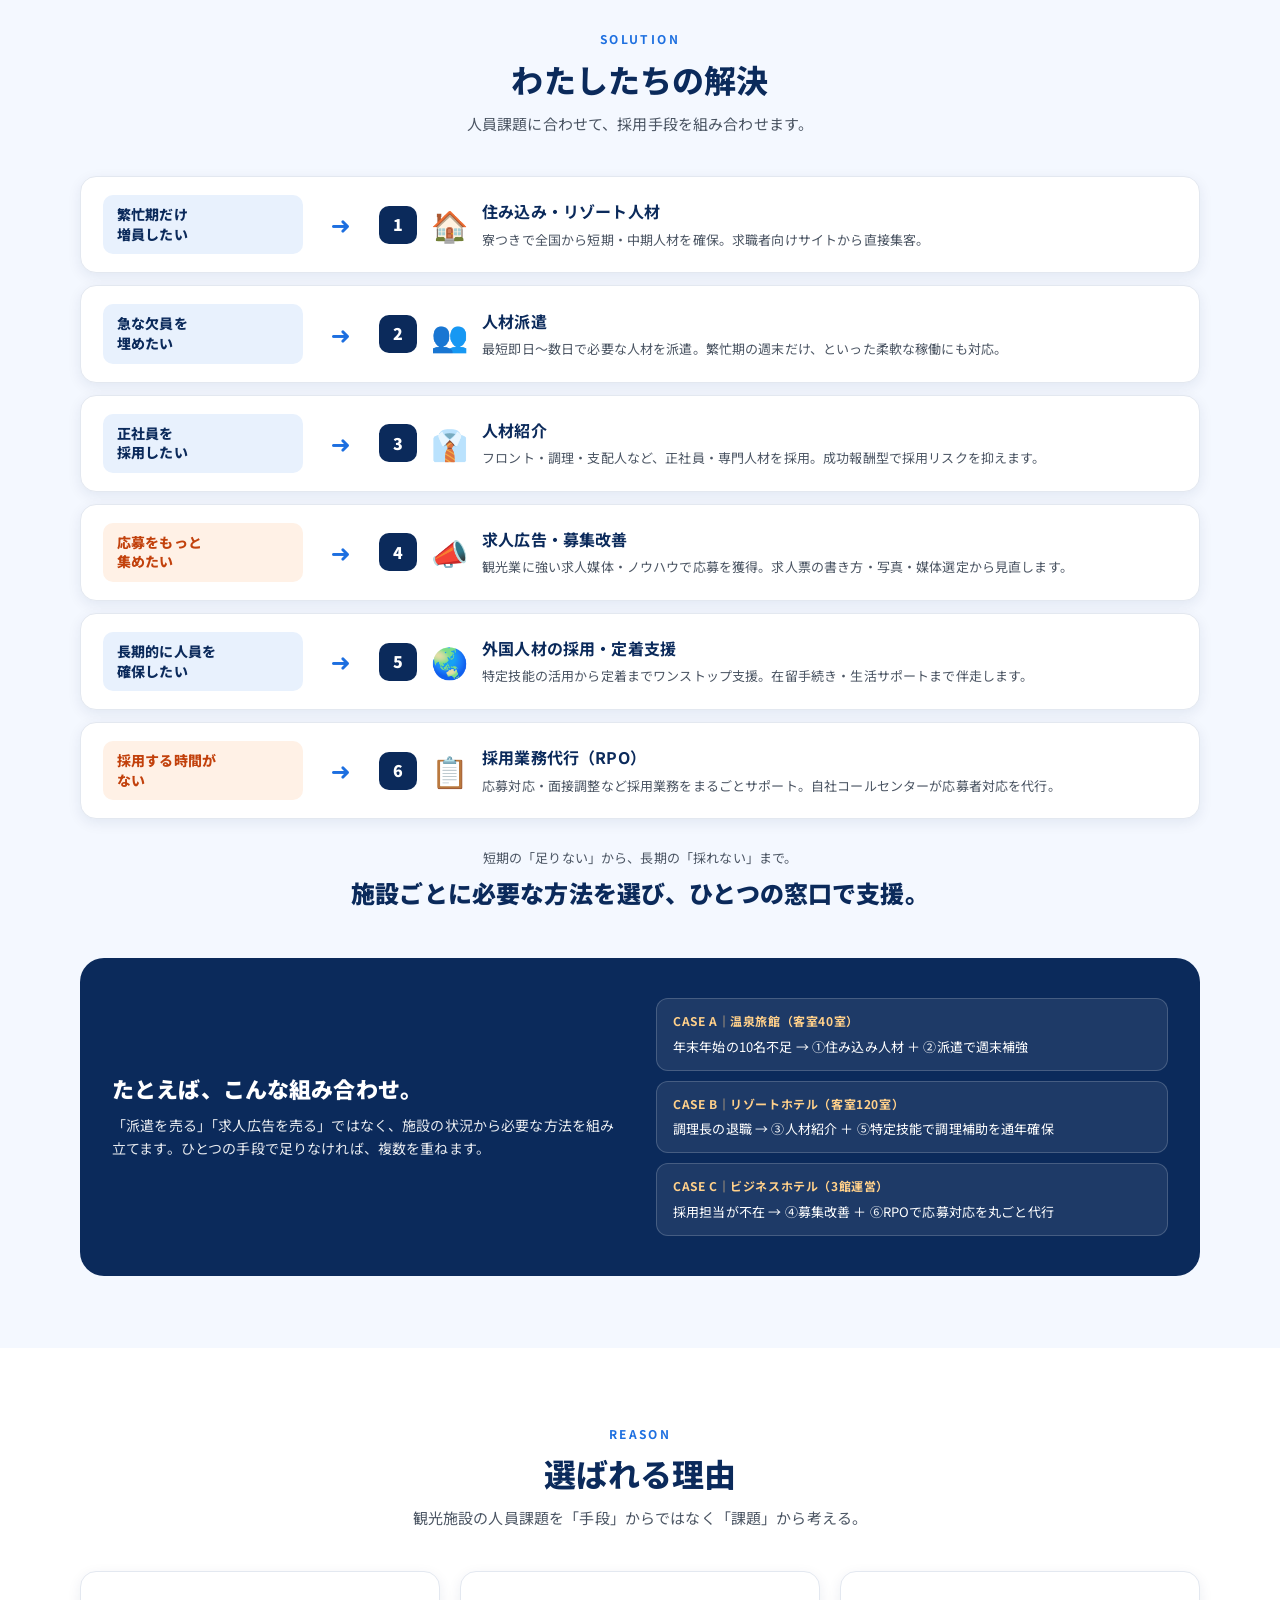
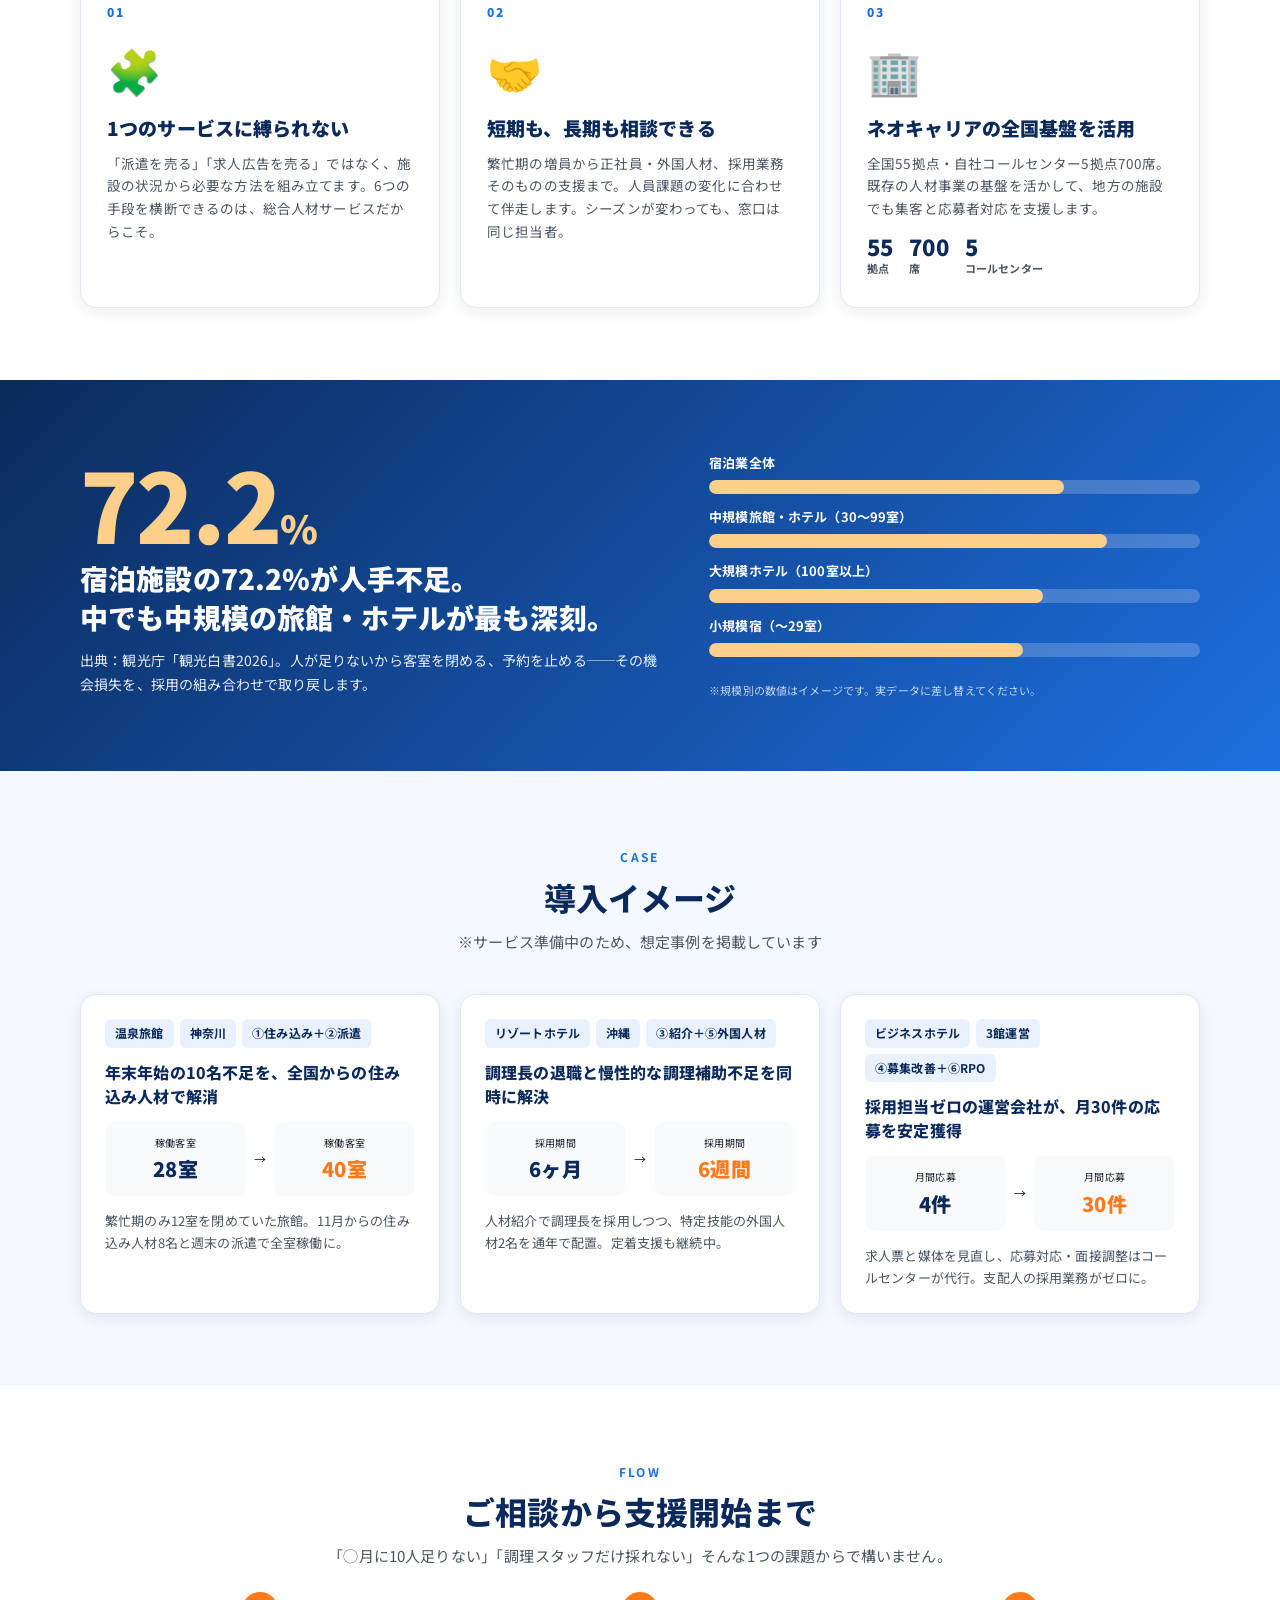
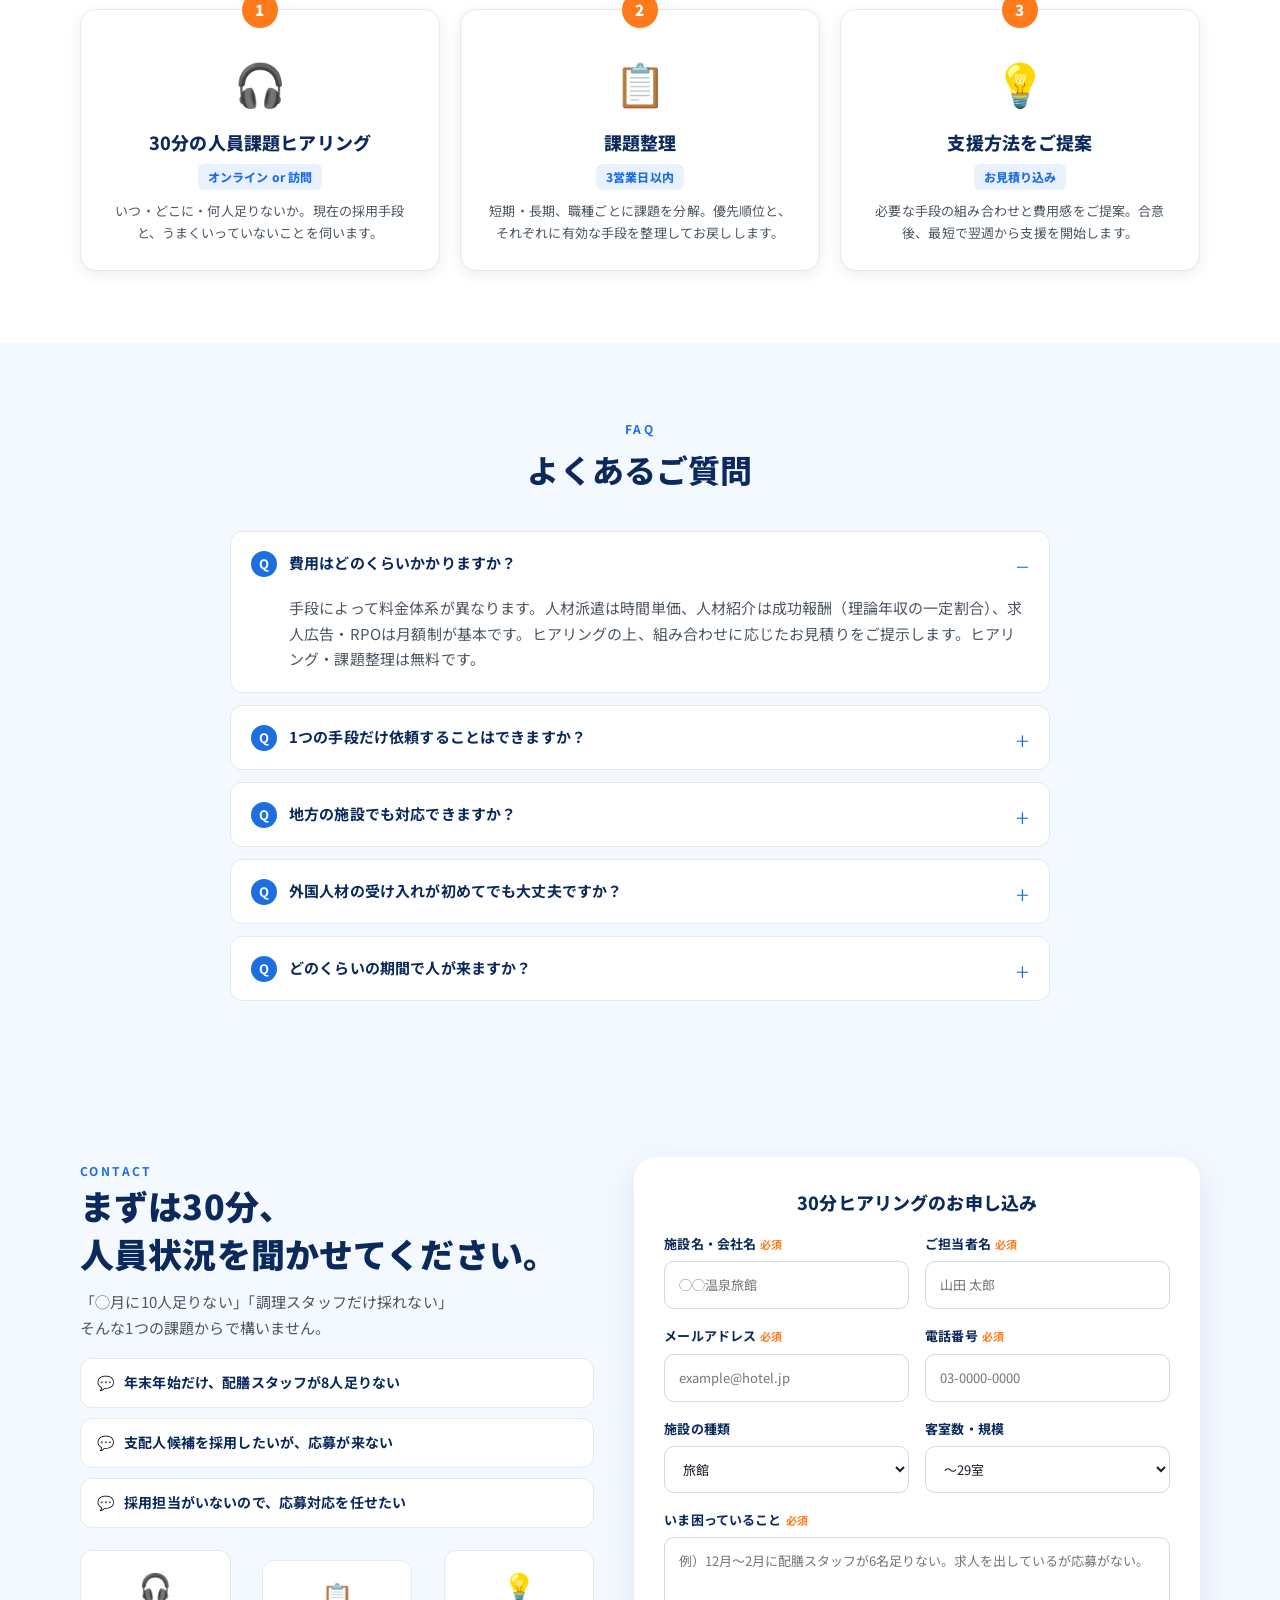
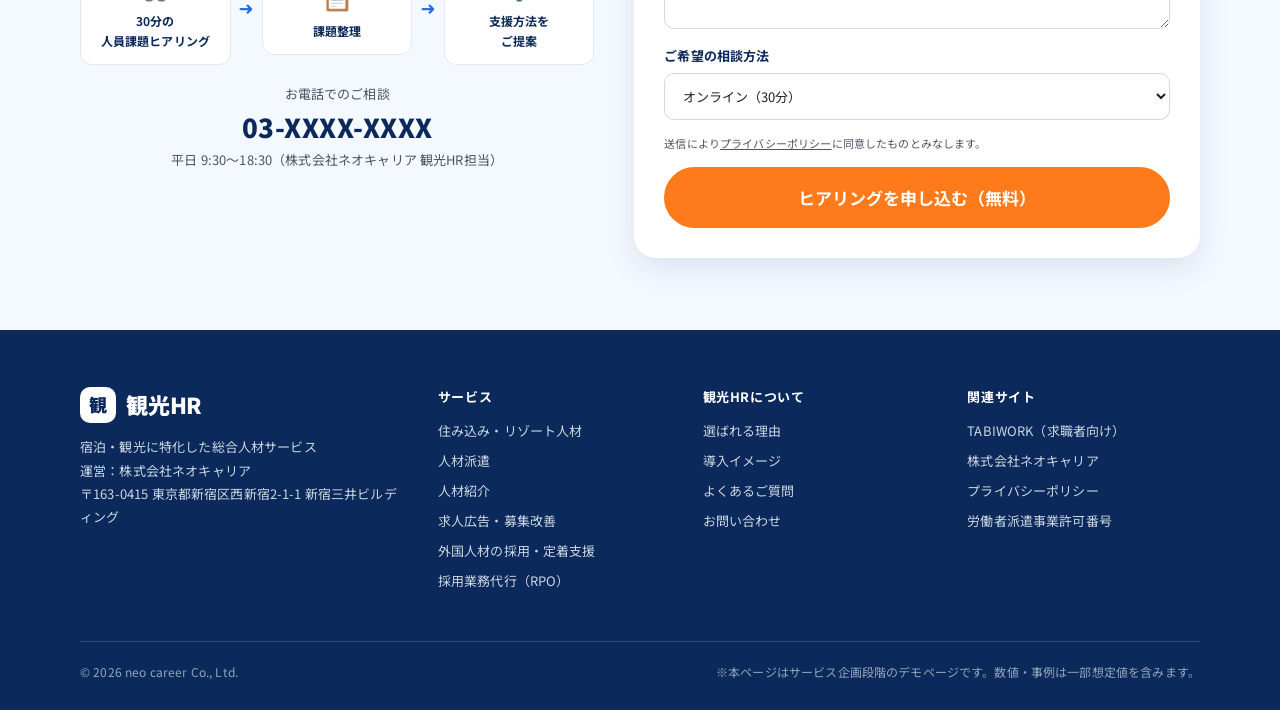
==== commit 71a5c436: "求職者向けLPをTABIWORKコンセプトで全面再設計 - タグライン「旅の、その先まで。」を中心にFV再設計 - 共感 / TABIWORKとは / リゾバ比較（旅だけで終わらせない）/ ネオキャリ" ====
--- a/business/index.html
+++ b/business/index.html
@@ -139,7 +139,7 @@
 </head>
 <body>
 
-<div class="switch-bar">お仕事をお探しの方はこちら → <a href="../">観光・リゾートの求人サイト</a></div>
+<div class="switch-bar">お仕事をお探しの方はこちら → <a href="../">TABIWORK（求職者向けサイト）</a></div>
 
 <header class="header">
   <div class="wrap">
@@ -325,7 +325,7 @@
       <div><a class="logo" href="./"><span class="mark">観</span>観光HR</a><p style="margin-top:12px;line-height:1.8">宿泊・観光に特化した総合人材サービス<br>運営：株式会社ネオキャリア<br>〒163-0415 東京都新宿区西新宿2-1-1 新宿三井ビルディング</p></div>
       <div><h4>サービス</h4><ul><li><a href="#services">住み込み・リゾート人材</a></li><li><a href="#services">人材派遣</a></li><li><a href="#services">人材紹介</a></li><li><a href="#services">求人広告・募集改善</a></li><li><a href="#services">外国人材の採用・定着支援</a></li><li><a href="#services">採用業務代行（RPO）</a></li></ul></div>
       <div><h4>観光HRについて</h4><ul><li><a href="#reasons">選ばれる理由</a></li><li><a href="#cases">導入イメージ</a></li><li><a href="#faq">よくあるご質問</a></li><li><a href="#contact">お問い合わせ</a></li></ul></div>
-      <div><h4>関連サイト</h4><ul><li><a href="../">求職者向け求人サイト</a></li><li><a href="https://www.neo-career.co.jp/" target="_blank" rel="noopener">株式会社ネオキャリア</a></li><li><a href="#">プライバシーポリシー</a></li><li><a href="#">労働者派遣事業許可番号</a></li></ul></div>
+      <div><h4>関連サイト</h4><ul><li><a href="../">TABIWORK（求職者向け）</a></li><li><a href="https://www.neo-career.co.jp/" target="_blank" rel="noopener">株式会社ネオキャリア</a></li><li><a href="#">プライバシーポリシー</a></li><li><a href="#">労働者派遣事業許可番号</a></li></ul></div>
     </div>
     <div class="footer-bottom"><span>© 2026 neo career Co., Ltd.</span><span>※本ページはサービス企画段階のデモページです。数値・事例は一部想定値を含みます。</span></div>
   </div>
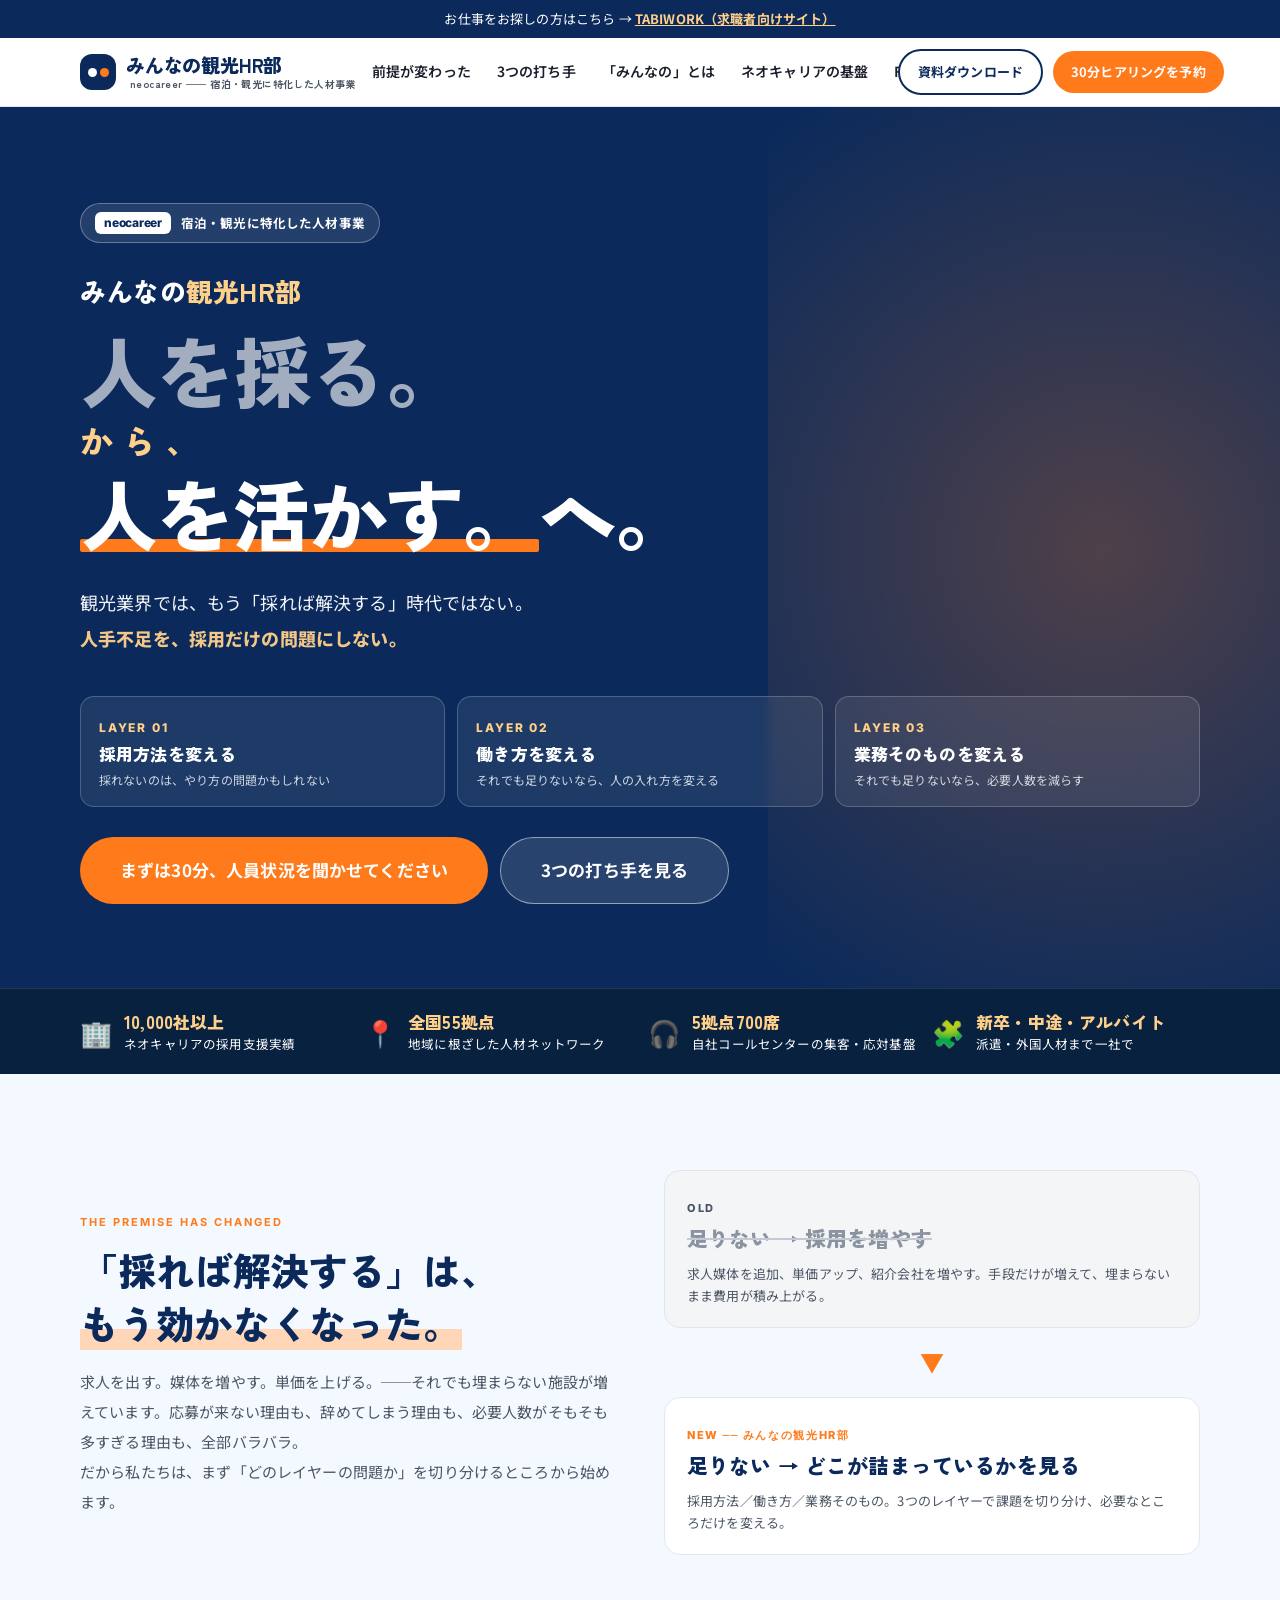
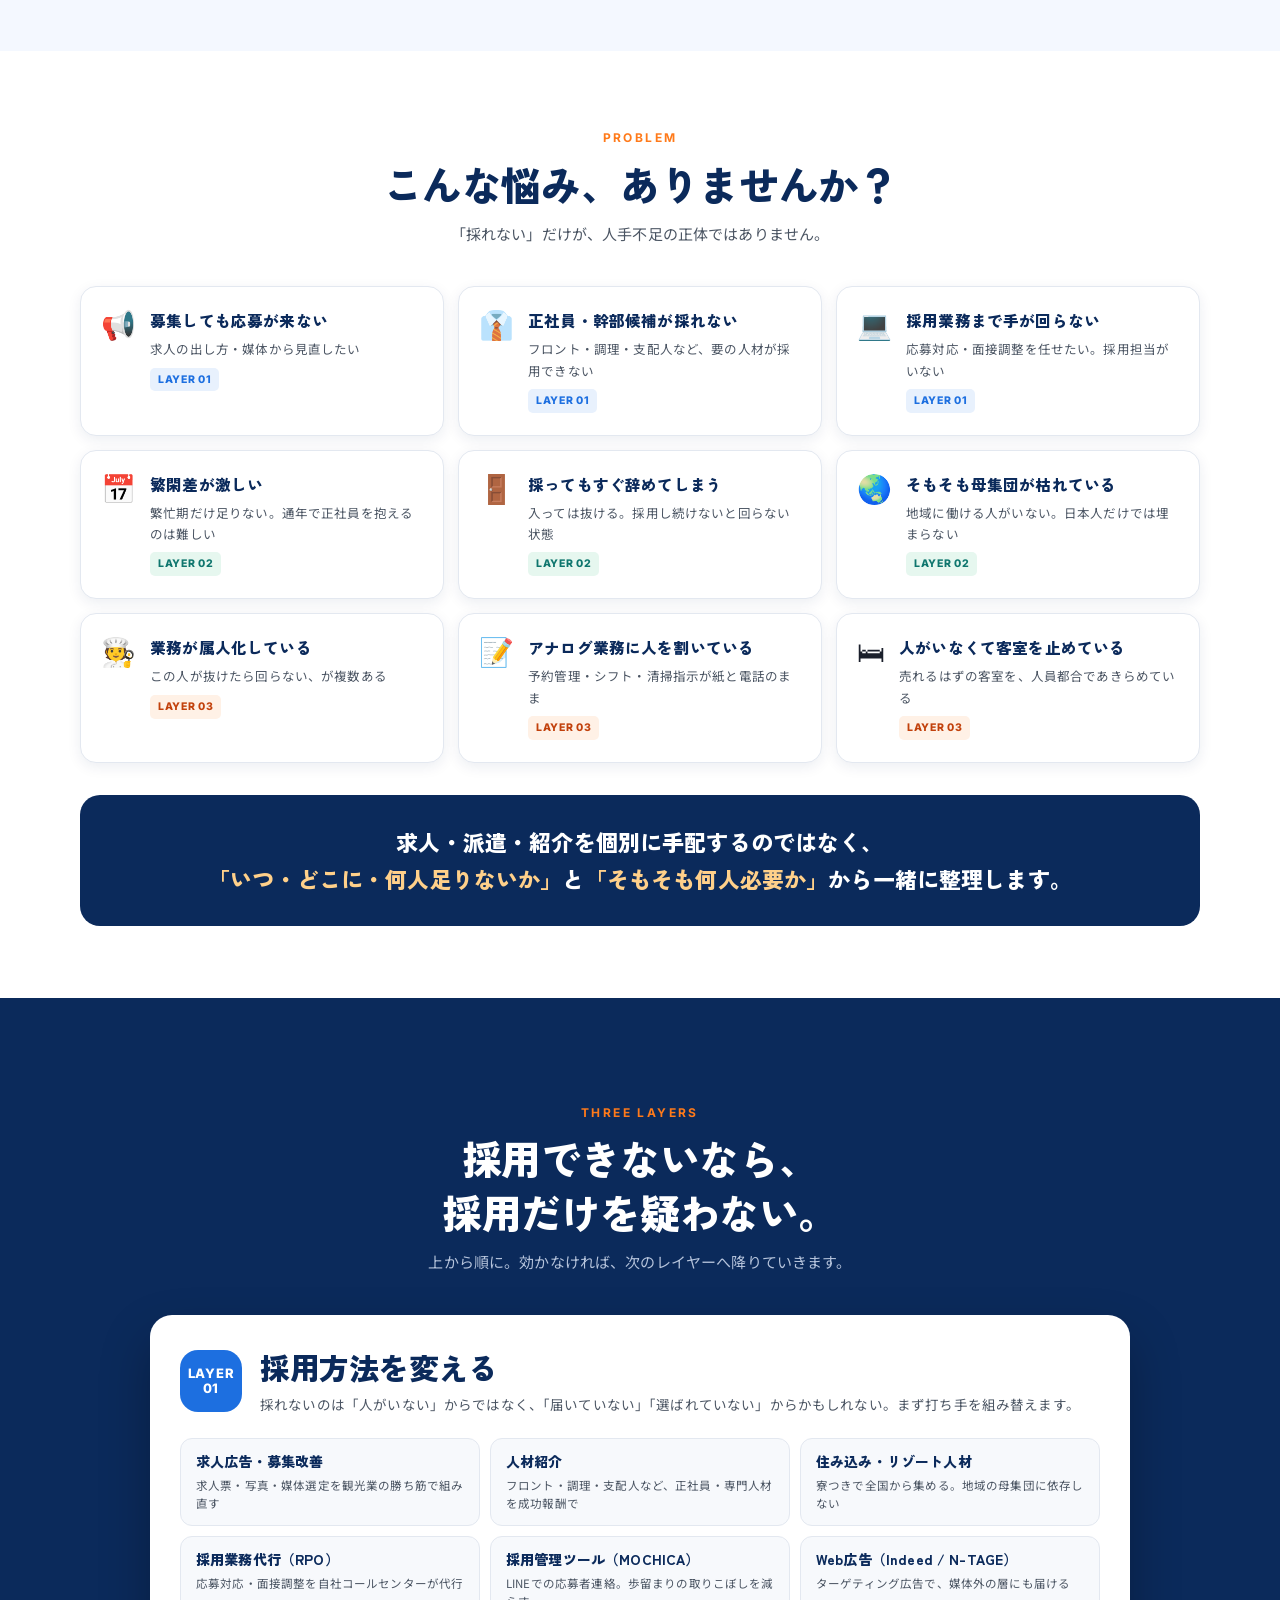
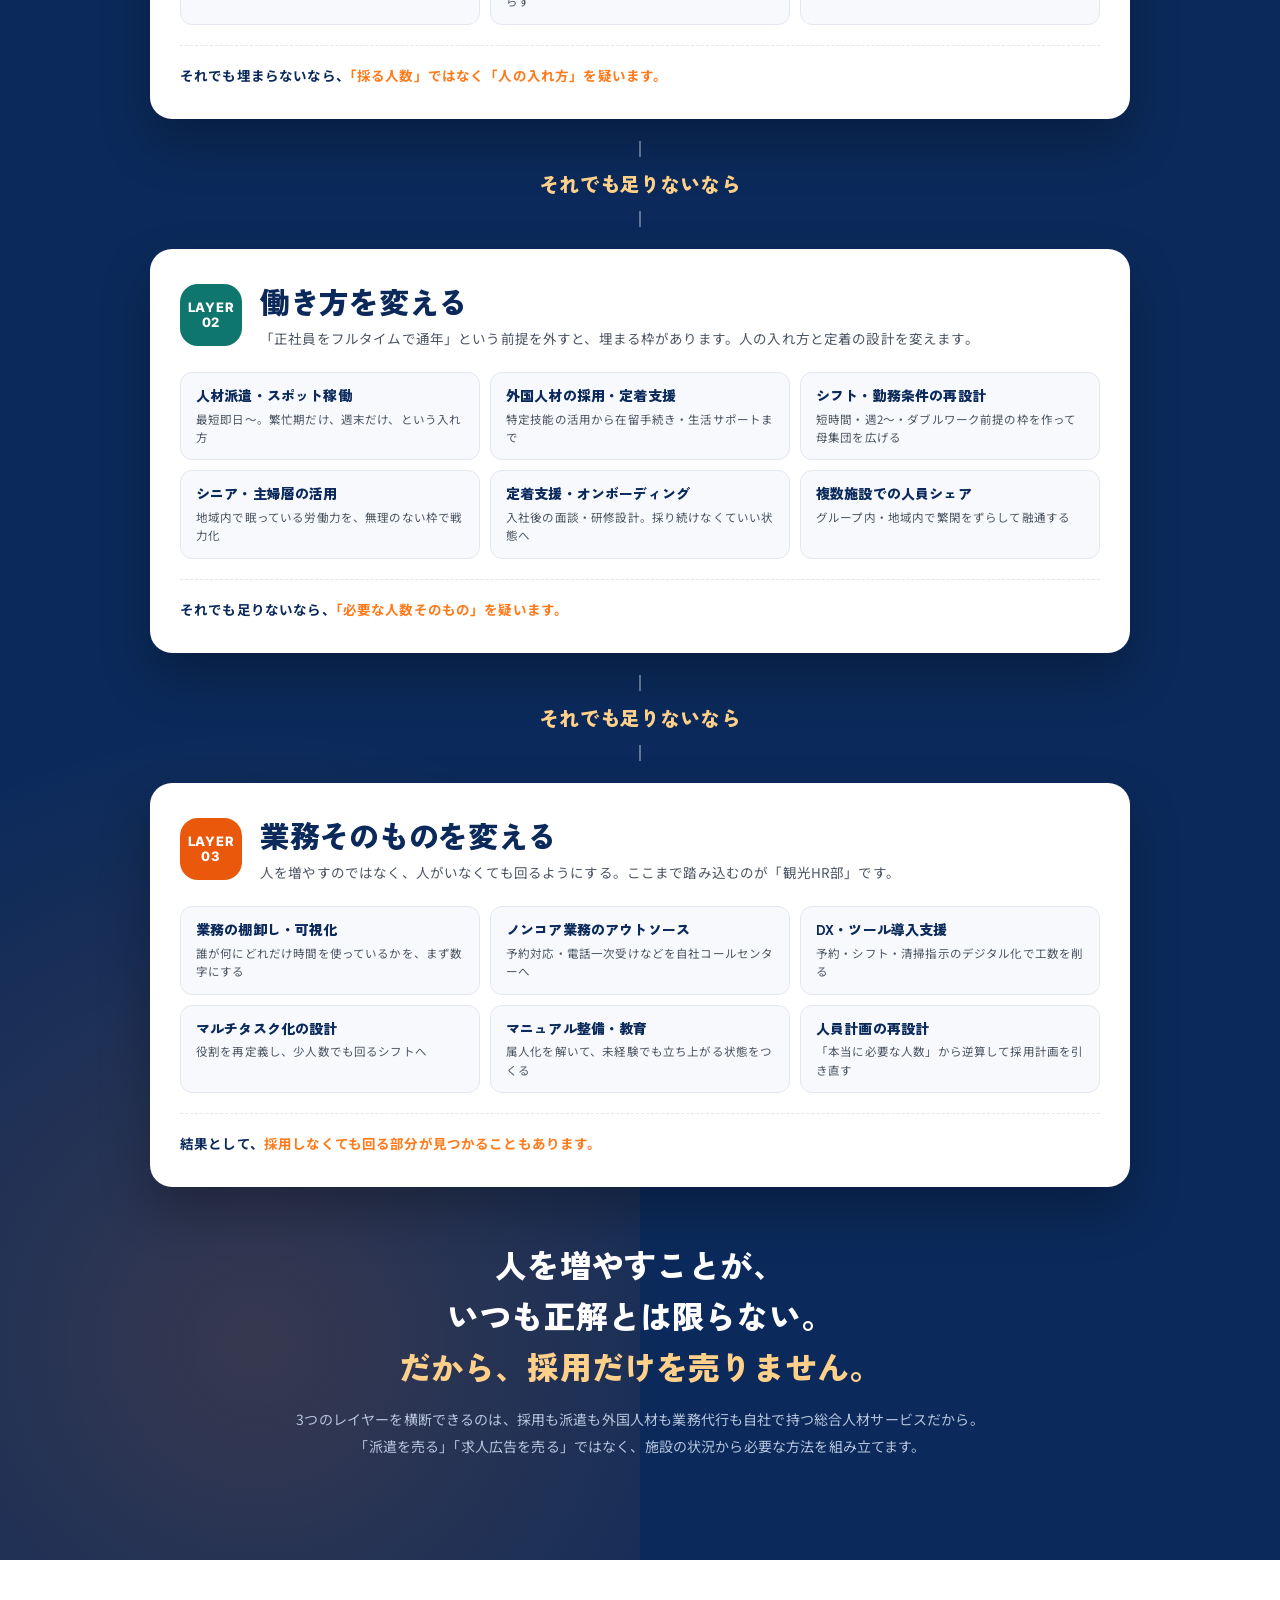
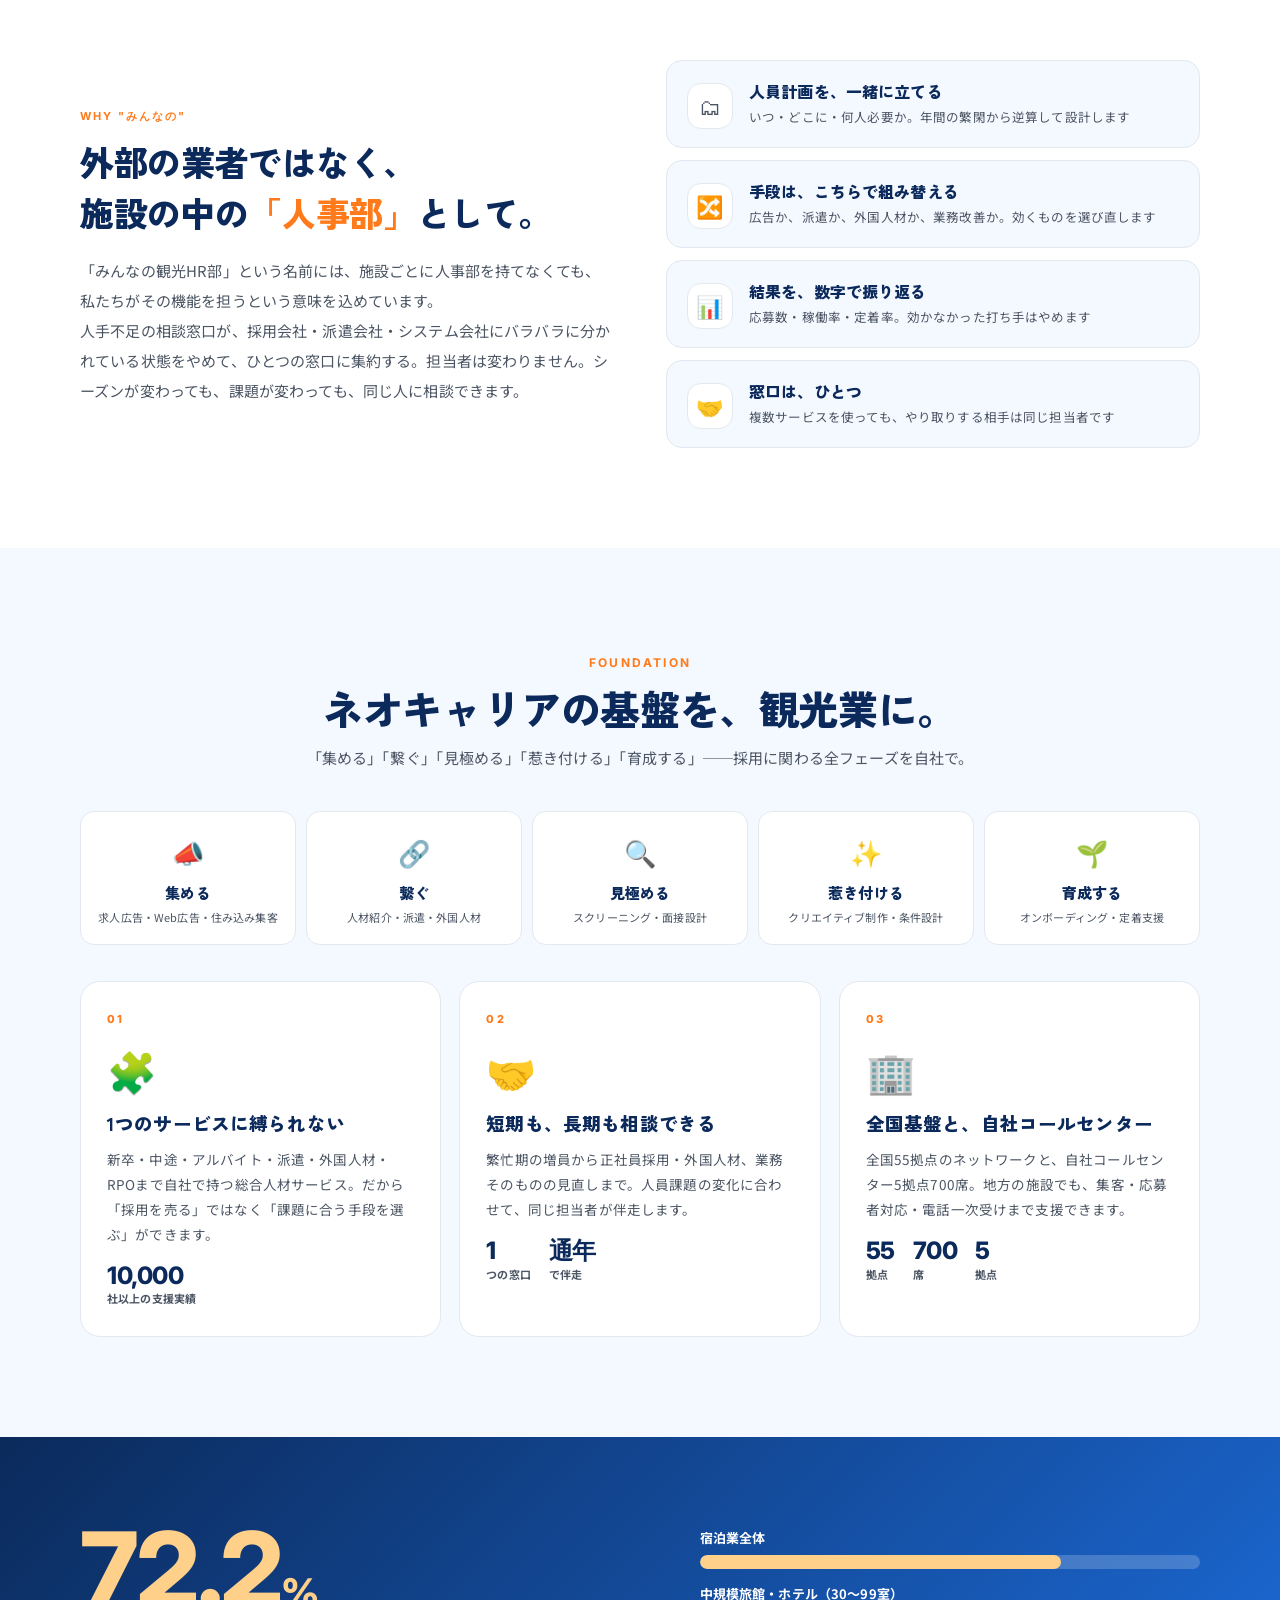
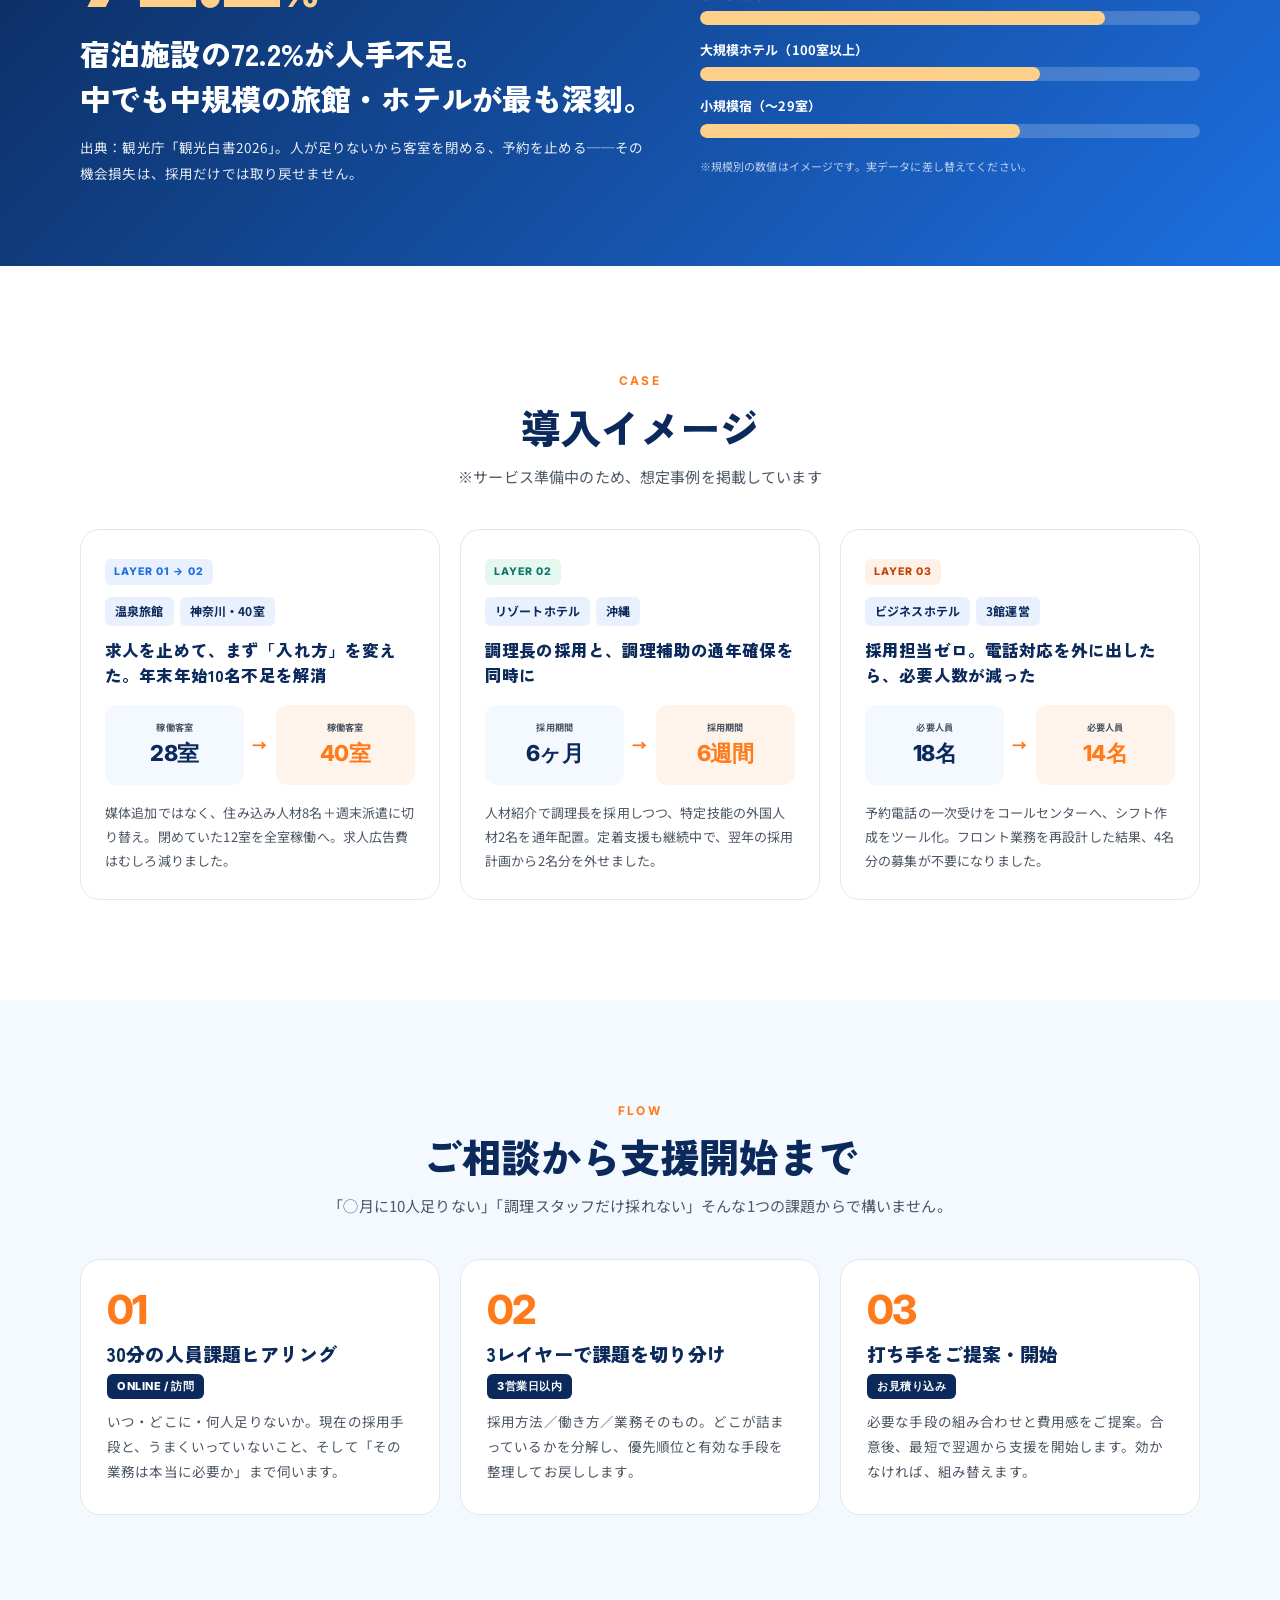
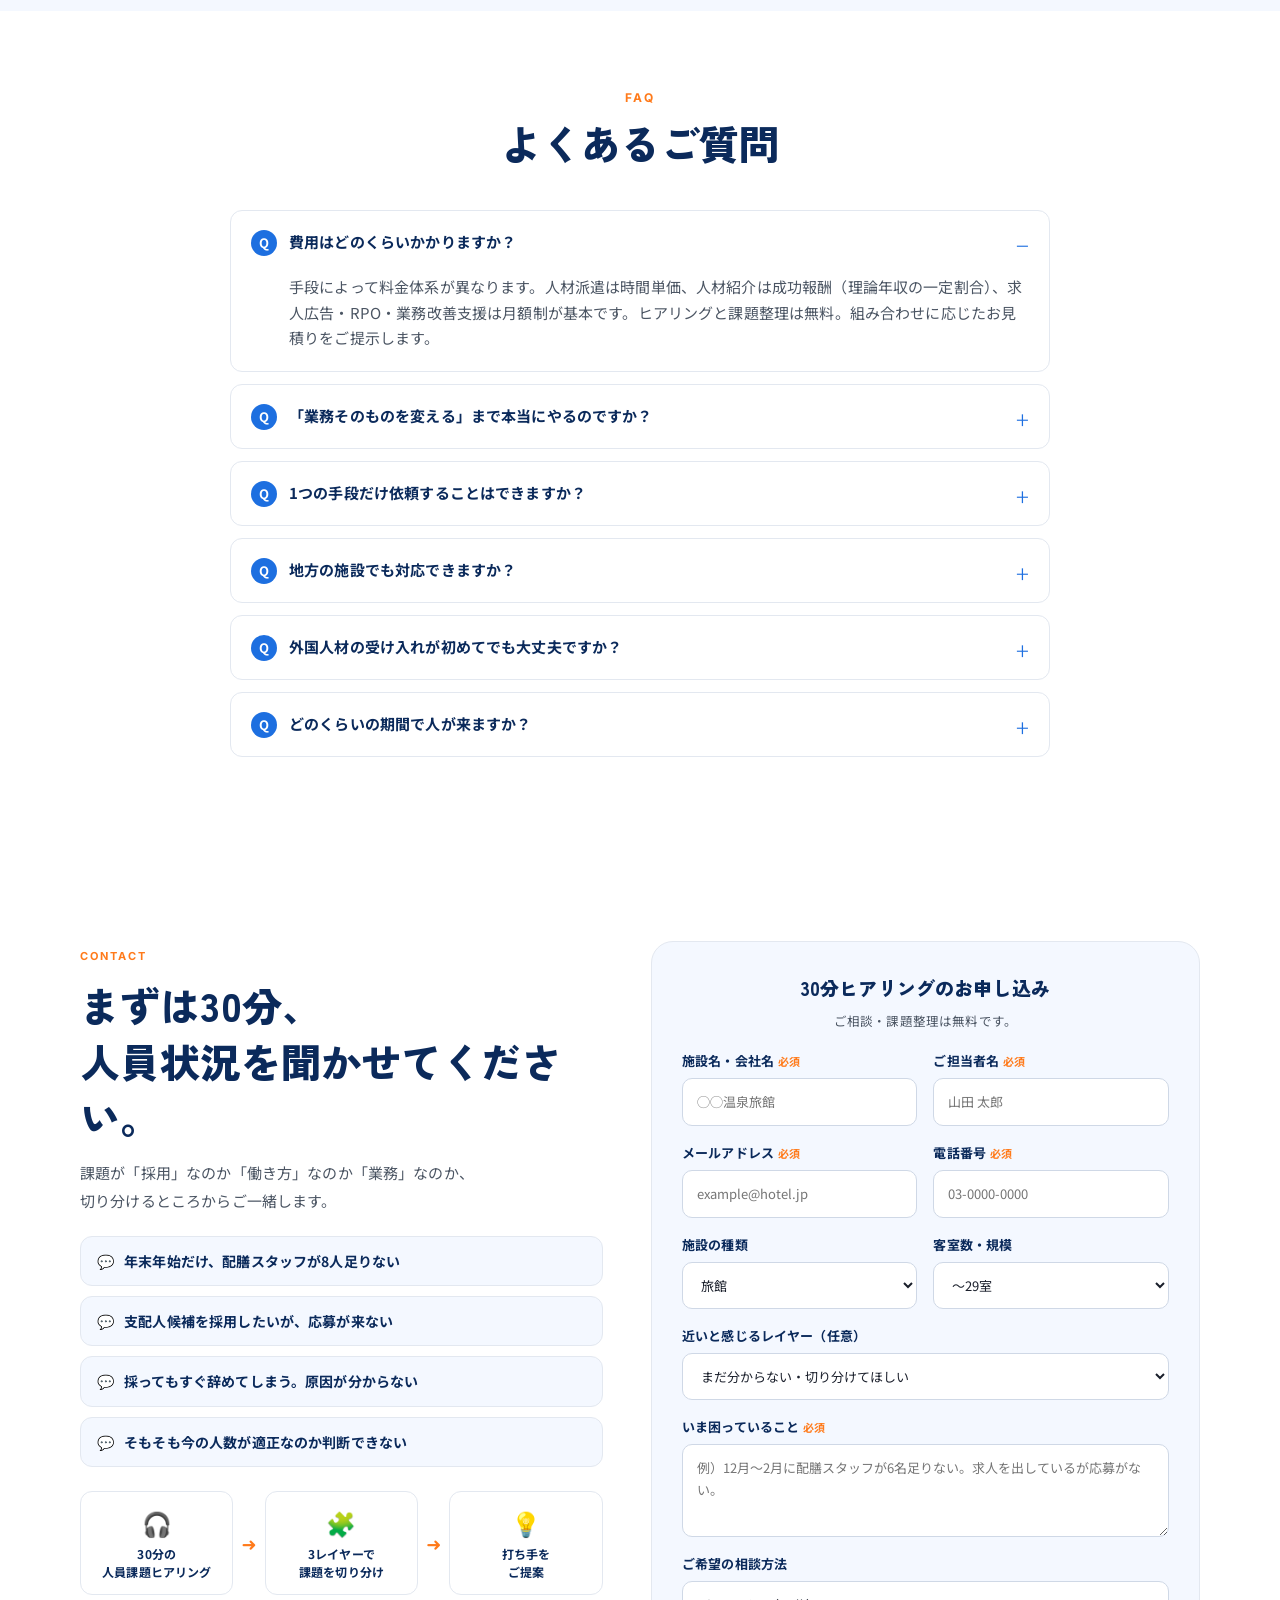
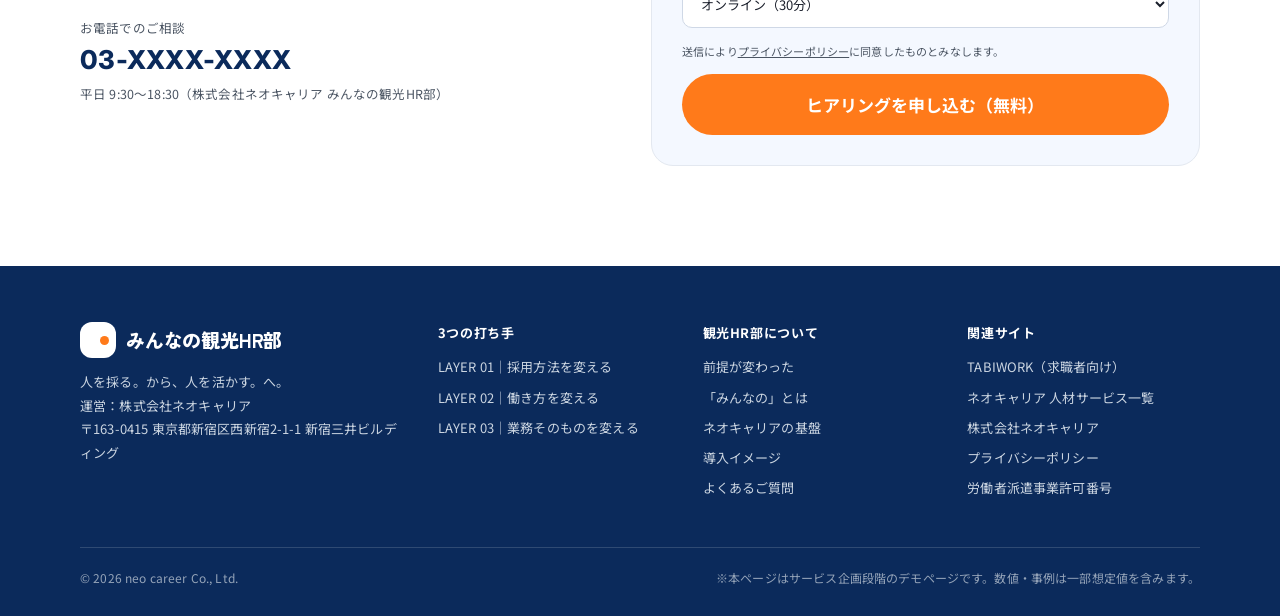
==== commit e5da7cba: "企業向けLPを「みんなの観光HR部」として再設計 - FVを「人を採る。から、人を活かす。へ。」に刷新（ビジョンコピー準拠） - 3レイヤー構造を骨格に：採用方法を変える→働き方を変える→業務そのもの" ====
--- a/business/index.html
+++ b/business/index.html
@@ -3,138 +3,227 @@
 <head>
 <meta charset="utf-8">
 <meta name="viewport" content="width=device-width,initial-scale=1">
-<title>観光HR｜宿泊・観光に特化した総合人材サービス（株式会社ネオキャリア）</title>
-<meta name="description" content="人手不足で、売れる客室をあきらめない。繁忙期の応援から、正社員採用、外国人材、採用業務代行まで。宿泊・観光施設ごとの人員課題を整理し、必要な方法を組み合わせて支援します。">
-<meta property="og:title" content="観光HR｜宿泊・観光に特化した総合人材サービス">
-<meta property="og:description" content="人手不足で、売れる客室をあきらめない。施設ごとの人員課題に合わせて採用手段を組み合わせます。">
-<link rel="icon" href="data:image/svg+xml,%3Csvg xmlns='http://www.w3.org/2000/svg' viewBox='0 0 64 64'%3E%3Crect width='64' height='64' rx='14' fill='%230b2a5b'/%3E%3Ctext x='32' y='44' font-size='34' text-anchor='middle' fill='white' font-family='sans-serif' font-weight='700'%3E観%3C/text%3E%3C/svg%3E">
+<title>みんなの観光HR部｜人を採る。から、人を活かす。へ。</title>
+<meta name="description" content="観光業界では、もう「採れば解決する」時代ではない。採用方法を変える、働き方を変える、業務そのものを変える。人手不足を採用だけの問題にしない、宿泊・観光に特化した人材事業（株式会社ネオキャリア）。">
+<meta property="og:title" content="みんなの観光HR部｜人を採る。から、人を活かす。へ。">
+<meta property="og:description" content="人手不足を、採用だけの問題にしない。宿泊・観光に特化した人材事業。">
+<meta property="og:type" content="website">
+<link rel="icon" href="data:image/svg+xml,%3Csvg xmlns='http://www.w3.org/2000/svg' viewBox='0 0 64 64'%3E%3Crect width='64' height='64' rx='14' fill='%230b2a5b'/%3E%3Ccircle cx='23' cy='26' r='7' fill='white'/%3E%3Ccircle cx='41' cy='26' r='7' fill='%23ff7a1a'/%3E%3Crect x='12' y='40' width='40' height='7' rx='3.5' fill='white'/%3E%3C/svg%3E">
 <link rel="preconnect" href="https://fonts.googleapis.com"><link rel="preconnect" href="https://fonts.gstatic.com" crossorigin>
-<link href="https://fonts.googleapis.com/css2?family=Noto+Sans+JP:wght@400;500;700;900&display=swap" rel="stylesheet">
+<link href="https://fonts.googleapis.com/css2?family=Noto+Sans+JP:wght@400;500;700;900&family=Zen+Kaku+Gothic+New:wght@500;700;900&family=Inter:wght@600;800&display=swap" rel="stylesheet">
 <link rel="stylesheet" href="../assets/common.css">
 <style>
-.hero{position:relative;background:#fff;overflow:hidden;padding:64px 0 72px}
-.hero::before{content:"";position:absolute;right:-10%;top:-30%;width:60%;height:160%;background:linear-gradient(160deg,var(--sky) 0%,#d6e6fb 100%);clip-path:polygon(28% 0,100% 0,100% 100%,0 100%);z-index:0}
-.hero .wrap{position:relative;z-index:1;display:grid;grid-template-columns:1.05fr .95fr;gap:40px;align-items:center}
-@media(max-width:900px){.hero .wrap{grid-template-columns:1fr}.hero{padding:36px 0 48px}.hero .lead br{display:none}.hero-ctas .btn{width:100%}.hero::before{width:100%;top:auto;bottom:-40%;height:80%;clip-path:polygon(0 30%,100% 0,100% 100%,0 100%)}}
-.hero .sub{display:inline-flex;align-items:center;gap:10px;flex-wrap:wrap;max-width:100%;line-height:1.5;font-size:13px;font-weight:700;color:var(--navy);background:#fff;border:1px solid var(--line);padding:8px 14px;border-radius:8px;box-shadow:var(--shadow-sm)}
-.hero .sub b{background:var(--navy);color:#fff;padding:2px 8px;border-radius:4px;font-size:12px}
-.hero h1{font-size:clamp(28px,4.6vw,54px);font-weight:900;line-height:1.3;color:var(--navy);margin:20px 0 16px;letter-spacing:-.01em}
-.hero h1 em{font-style:normal;color:var(--blue);position:relative}
-.hero h1 em::after{content:"";position:absolute;left:0;right:0;bottom:4px;height:10px;background:rgba(255,208,138,.7);z-index:-1}
-.hero .lead{font-size:clamp(15px,1.6vw,18px);color:var(--ink-2);line-height:1.9}
-.hero .lead strong{color:var(--navy);font-weight:800}
-.hero-ctas{display:flex;gap:12px;margin-top:26px;flex-wrap:wrap}
-.hero-visual{position:relative;height:440px}
-.hero-visual img{position:absolute;object-fit:cover;border-radius:24px;box-shadow:var(--shadow);background:#9cc0f5}
-.hero-visual .a{width:68%;height:70%;right:0;top:0}
-.hero-visual .b{width:48%;height:48%;left:0;bottom:0;border:6px solid #fff}
-.hero-visual .stat{position:absolute;left:8%;top:6%;background:#fff;border-radius:16px;padding:14px 18px;box-shadow:var(--shadow);border-left:5px solid var(--orange)}
-.hero-visual .stat b{display:block;font-size:30px;font-weight:900;color:var(--navy);line-height:1.1}
-.hero-visual .stat small{font-size:11px;color:var(--ink-2);font-weight:700}
-.trust{background:var(--navy);color:#fff;padding:22px 0}
+:root{--disp:"Zen Kaku Gothic New","Noto Sans JP",sans-serif;--en:"Inter",system-ui,sans-serif}
+h1,h2,h3,.disp{font-family:var(--disp)}
+.en{font-family:var(--en);letter-spacing:.18em;font-size:11px;font-weight:700;text-transform:uppercase;color:var(--orange)}
+.logo{gap:10px}
+.logo .mark{background:var(--navy);border-radius:12px;display:grid;place-items:center}
+.logo .mark span{display:flex;gap:3px}
+.logo .mark i{width:9px;height:9px;border-radius:50%;background:#fff;display:block}
+.logo .mark i.o{background:var(--orange)}
+.logo b{font-family:var(--disp);font-weight:900;font-size:19px;letter-spacing:-.01em;line-height:1.1}
+.logo b small{display:block;font-size:10px;font-weight:600;color:var(--ink-2);letter-spacing:.04em;margin-top:2px}
+@media(max-width:1180px){.logo b small{display:none}}
+.header-cta .btn .sm{display:none}
+@media(max-width:560px){.logo b{font-size:16px}.logo .mark{width:30px;height:30px}.header-cta .btn-sm{padding:9px 14px;font-size:12.5px}.header-cta .btn .lg{display:none}.header-cta .btn .sm{display:inline}}
+.sec-head h2{font-family:var(--disp);font-weight:900;font-size:clamp(26px,4vw,40px);line-height:1.35;letter-spacing:-.01em;color:var(--navy)}
+.sec-head .en{color:var(--orange)}
+
+/* ===== FV ===== */
+.fv{position:relative;background:#0b2a5b;color:#fff;overflow:hidden;padding:96px 0 84px}
+.fv .bg{position:absolute;inset:0;background:url("https://images.unsplash.com/photo-1566073771259-6a8506099945?auto=format&fit=crop&w=2000&q=70") center/cover;opacity:.22;mix-blend-mode:luminosity}
+.fv::after{content:"";position:absolute;right:-12%;top:-40%;width:52%;height:180%;background:radial-gradient(circle at 50% 50%,rgba(255,122,26,.28),transparent 62%)}
+.fv .wrap{position:relative;z-index:1}
+@media(max-width:640px){.fv{padding:64px 0 60px}}
+.fv .badge{display:inline-flex;align-items:center;gap:10px;flex-wrap:wrap;background:rgba(255,255,255,.1);border:1px solid rgba(255,255,255,.3);backdrop-filter:blur(6px);padding:8px 14px;border-radius:999px;font-size:12.5px;font-weight:700;line-height:1.5}
+.fv .badge b{font-family:var(--en);font-weight:800;letter-spacing:-.02em;background:#fff;color:var(--navy);padding:2px 9px;border-radius:6px;font-size:12px}
+.fv .dept{font-family:var(--disp);font-weight:900;font-size:clamp(20px,2.6vw,26px);margin:26px 0 6px;letter-spacing:.02em}
+.fv .dept em{font-style:normal;color:#ffd08a}
+.fv h1{font-size:clamp(34px,6.4vw,78px);font-weight:900;line-height:1.18;letter-spacing:-.02em;margin:10px 0 0}
+.fv h1 .a{opacity:.62}
+.fv h1 .b{position:relative;display:inline-block}
+.fv h1 .b::after{content:"";position:absolute;left:0;right:0;bottom:.08em;height:.16em;background:var(--orange);z-index:-1;border-radius:2px}
+.fv h1 .arrow{display:block;font-size:.42em;color:#ffd08a;margin:.18em 0;letter-spacing:.3em}
+.fv .lead{margin-top:26px;font-size:clamp(15px,1.7vw,18px);line-height:2;opacity:.95;max-width:640px}
+.fv .lead strong{color:#ffd08a;font-weight:800}
+.fv-ctas{display:flex;gap:12px;margin-top:30px;flex-wrap:wrap}
+.fv-ctas .ghost{background:rgba(255,255,255,.12);color:#fff;border:1px solid rgba(255,255,255,.5);backdrop-filter:blur(6px)}
+@media(max-width:640px){.fv-ctas .btn{width:100%}}
+
+/* ===== 三段ラダー（FV下） ===== */
+.ladder-mini{display:grid;grid-template-columns:repeat(3,1fr);gap:12px;margin-top:40px}
+@media(max-width:800px){.ladder-mini{grid-template-columns:1fr}}
+.ladder-mini div{background:rgba(255,255,255,.08);border:1px solid rgba(255,255,255,.2);border-radius:14px;padding:16px 18px;backdrop-filter:blur(4px)}
+.ladder-mini .n{font-family:var(--en);font-weight:800;font-size:12px;letter-spacing:.15em;color:#ffd08a}
+.ladder-mini b{display:block;font-family:var(--disp);font-size:17px;font-weight:900;margin-top:4px;line-height:1.4}
+.ladder-mini small{display:block;font-size:12px;opacity:.8;margin-top:4px}
+
+/* ===== trust ===== */
+.trust{background:#08213f;color:#fff;padding:20px 0;border-top:1px solid rgba(255,255,255,.1)}
 .trust .wrap{display:grid;grid-template-columns:repeat(4,1fr);gap:16px}
 @media(max-width:900px){.trust .wrap{grid-template-columns:repeat(2,1fr)}}
-.trust .wrap>div{display:flex;align-items:center;gap:12px;font-size:13px;line-height:1.5}
-.trust .ic{font-size:28px}
-.trust b{display:block;font-size:17px;font-weight:900;color:#ffd08a}
-/* problems */
-.probs{display:grid;grid-template-columns:repeat(5,1fr);gap:14px}
-@media(max-width:1000px){.probs{grid-template-columns:repeat(3,1fr)}}
-@media(max-width:640px){.probs{grid-template-columns:1fr 1fr}}
-.prob{padding:22px 16px;text-align:center;position:relative}
-.prob .chk{width:30px;height:30px;border-radius:50%;background:var(--sky);color:var(--blue);display:grid;place-items:center;margin:0 auto 10px;font-weight:900}
-.prob .ic{font-size:36px;margin-bottom:6px}
-.prob b{display:block;color:var(--navy);font-size:15px;line-height:1.4}
-.prob small{display:block;color:var(--ink-2);font-size:12px;margin-top:6px;line-height:1.5}
-.prob-note{margin-top:28px;background:var(--sky);border-radius:16px;padding:22px 24px;text-align:center;color:var(--navy);font-weight:700;font-size:16px;line-height:1.7}
-.prob-note span{color:var(--blue)}
-/* solutions */
-.sol-table{display:grid;gap:12px}
-.sol{display:grid;grid-template-columns:200px 44px 1fr;gap:16px;align-items:center;padding:18px 22px;transition:transform .2s,box-shadow .2s}
-.sol:hover{transform:translateX(4px);box-shadow:var(--shadow)}
-@media(max-width:700px){.sol{grid-template-columns:1fr;gap:8px}.sol .arrow{display:none}}
-.sol .need{font-weight:800;color:var(--navy);font-size:14px;line-height:1.4;padding:10px 14px;border-radius:10px;background:var(--sky)}
-.sol .need.hot{background:#fff1e6;color:#c2410c}
-.sol .arrow{color:var(--blue);font-size:24px;text-align:center}
-.sol .svc{display:flex;gap:14px;align-items:center}
-.sol .svc .num{width:38px;height:38px;border-radius:10px;background:var(--navy);color:#fff;font-weight:900;display:grid;place-items:center;flex:0 0 auto;font-size:16px}
-.sol .svc .ic{font-size:30px;flex:0 0 auto}
-.sol .svc b{display:block;color:var(--navy);font-size:16px}
-.sol .svc span{font-size:13px;color:var(--ink-2)}
-.sol-note{margin-top:28px;text-align:center}
-.sol-note p{font-size:13px;color:var(--ink-2)}
-.sol-note h3{font-size:clamp(18px,2.6vw,24px);font-weight:900;color:var(--navy);margin-top:4px}
-/* combine visual */
-.combo{background:var(--navy);color:#fff;border-radius:24px;padding:40px 32px;display:grid;grid-template-columns:1fr 1fr;gap:32px;align-items:center;margin-top:44px}
-@media(max-width:800px){.combo{grid-template-columns:1fr;padding:32px 22px}}
-.combo h3{font-size:22px;font-weight:900;line-height:1.4}
-.combo p{opacity:.9;font-size:14px;margin-top:10px}
-.combo .ex{display:grid;gap:10px}
-.combo .ex div{background:rgba(255,255,255,.08);border:1px solid rgba(255,255,255,.18);border-radius:12px;padding:12px 16px;font-size:13px}
-.combo .ex b{color:#ffd08a;display:block;font-size:12px;letter-spacing:.05em;margin-bottom:4px}
-/* reasons */
-.reasons{display:grid;grid-template-columns:repeat(3,1fr);gap:20px}
-@media(max-width:800px){.reasons{grid-template-columns:1fr}}
-.reason{padding:30px 26px}
-.reason .num{font-size:12px;font-weight:900;color:var(--blue);letter-spacing:.2em}
-.reason .ic{font-size:44px;margin:10px 0 8px}
-.reason h3{font-size:19px;font-weight:900;color:var(--navy);line-height:1.4}
-.reason p{font-size:13.5px;color:var(--ink-2);margin-top:10px}
-.reason .kpi{display:flex;gap:16px;margin-top:14px;flex-wrap:wrap}
-.reason .kpi div{font-size:11px;color:var(--ink-2);font-weight:700}
-.reason .kpi b{display:block;font-size:22px;color:var(--navy);font-weight:900;line-height:1.1}
-/* stat band */
-.band{background:linear-gradient(135deg,#0b2a5b,#1d6fe0);color:#fff}
-.band .wrap{display:grid;grid-template-columns:1.2fr 1fr;gap:40px;align-items:center}
-@media(max-width:800px){.band .wrap{grid-template-columns:1fr}}
-.band .big{font-size:clamp(56px,8vw,96px);font-weight:900;line-height:1;color:#ffd08a;letter-spacing:-.02em}
-.band h3{font-size:clamp(20px,2.6vw,28px);font-weight:900;line-height:1.4;margin-top:8px}
-.band p{opacity:.9;margin-top:12px;font-size:14px}
-.band .bars{display:grid;gap:12px}
+@media(max-width:560px){.trust .wrap{grid-template-columns:1fr;gap:12px}}
+.trust .wrap>div{display:flex;align-items:center;gap:12px;font-size:12.5px;line-height:1.5}
+.trust .ic{font-size:26px;flex:0 0 auto}
+.trust b{display:block;font-size:17px;font-weight:900;color:#ffd08a;font-family:var(--disp)}
+
+/* ===== 前提が変わった ===== */
+.shift{padding:96px 0;background:var(--sky-2)}
+.shift .grid{display:grid;grid-template-columns:1fr 1fr;gap:48px;align-items:center}
+@media(max-width:860px){.shift .grid{grid-template-columns:1fr;gap:32px}}
+.shift h2{font-size:clamp(26px,3.6vw,38px);font-weight:900;color:var(--navy);line-height:1.4}
+.shift h2 em{font-style:normal;background:linear-gradient(transparent 62%,#ffd7b8 62%)}
+.shift p{color:var(--ink-2);line-height:2;margin-top:18px;font-size:15px}
+.oldnew{display:grid;gap:14px}
+.oldnew div{border-radius:16px;padding:20px 22px;border:1px solid var(--line);background:#fff}
+.oldnew .old{background:#f4f5f7;border-color:#e3e5e9}
+.oldnew .lbl{font-family:var(--en);font-size:11px;font-weight:800;letter-spacing:.15em;color:var(--ink-2)}
+.oldnew .new .lbl{color:var(--orange)}
+.oldnew b{display:block;font-family:var(--disp);font-size:clamp(17px,2.2vw,21px);font-weight:900;color:var(--navy);margin-top:6px;line-height:1.5}
+.oldnew .old b{color:#8b93a1;text-decoration:line-through;text-decoration-thickness:2px;text-decoration-color:#c3c9d3}
+.oldnew span{display:block;font-size:13px;color:var(--ink-2);margin-top:8px;line-height:1.7}
+.oldnew .mid{border:0;background:transparent;padding:0;text-align:center;font-size:24px;color:var(--orange)}
+
+/* ===== 悩み ===== */
+.probs{display:grid;grid-template-columns:repeat(3,1fr);gap:14px}
+@media(max-width:900px){.probs{grid-template-columns:1fr 1fr}}
+@media(max-width:560px){.probs{grid-template-columns:1fr}}
+.prob{padding:22px 20px;display:grid;grid-template-columns:auto 1fr;gap:14px;align-items:start}
+.prob .ic{font-size:28px;line-height:1}
+.prob b{display:block;color:var(--navy);font-size:15.5px;line-height:1.5;font-family:var(--disp);font-weight:900}
+.prob small{display:block;color:var(--ink-2);font-size:12.5px;margin-top:6px;line-height:1.7}
+.prob .tag{display:inline-block;margin-top:8px;font-size:10.5px;font-weight:800;letter-spacing:.06em;padding:3px 8px;border-radius:5px;font-family:var(--en)}
+.tag-l1{background:#e8f1fd;color:#1d6fe0}
+.tag-l2{background:#e6f7ef;color:#0f766e}
+.tag-l3{background:#fff1e6;color:#c2410c}
+.prob-note{margin-top:32px;background:var(--navy);color:#fff;border-radius:20px;padding:28px 26px;text-align:center;font-family:var(--disp);font-weight:900;font-size:clamp(17px,2.4vw,22px);line-height:1.7}
+.prob-note em{font-style:normal;color:#ffd08a}
+
+/* ===== 3レイヤー（コア） ===== */
+.layers{background:var(--navy);color:#fff;padding:100px 0;position:relative;overflow:hidden}
+.layers::before{content:"";position:absolute;left:-10%;bottom:-30%;width:60%;height:80%;background:radial-gradient(circle,rgba(255,122,26,.18),transparent 65%)}
+.layers .wrap{position:relative;z-index:1}
+.layers .sec-head h2{color:#fff}
+.layers .sec-head p{color:#b6c4dc}
+.lstack{display:grid;gap:0;max-width:980px;margin-inline:auto}
+.lstep{background:#fff;color:var(--ink);border-radius:22px;padding:32px 30px;box-shadow:0 24px 50px rgba(0,0,0,.28);position:relative}
+@media(max-width:640px){.lstep{padding:26px 20px}}
+.lstep .head{display:grid;grid-template-columns:auto 1fr;gap:18px;align-items:center}
+@media(max-width:560px){.lstep .head{grid-template-columns:1fr;gap:10px}}
+.lstep .no{width:62px;height:62px;border-radius:18px;display:grid;place-items:center;font-family:var(--en);font-weight:800;font-size:13px;letter-spacing:.06em;line-height:1.2;text-align:center;color:#fff;flex:0 0 auto}
+.lstep.l1 .no{background:#1d6fe0}
+.lstep.l2 .no{background:#0f766e}
+.lstep.l3 .no{background:#ea580c}
+.lstep h3{font-size:clamp(22px,3.2vw,30px);font-weight:900;color:var(--navy);line-height:1.35;letter-spacing:-.01em}
+.lstep .sub{font-size:13.5px;color:var(--ink-2);margin-top:6px;line-height:1.7}
+.lstep .items{display:grid;grid-template-columns:repeat(3,1fr);gap:10px;margin-top:22px}
+@media(max-width:800px){.lstep .items{grid-template-columns:1fr 1fr}}
+@media(max-width:480px){.lstep .items{grid-template-columns:1fr}}
+.lstep .items div{background:#f7f9fc;border:1px solid var(--line);border-radius:12px;padding:13px 15px}
+.lstep .items b{display:block;font-size:14px;font-weight:900;color:var(--navy);font-family:var(--disp);line-height:1.4}
+.lstep .items small{display:block;font-size:11.5px;color:var(--ink-2);margin-top:4px;line-height:1.6}
+.lstep .kick{margin-top:20px;padding-top:18px;border-top:1px dashed var(--line);font-size:13.5px;font-weight:700;color:var(--navy);line-height:1.7}
+.lstep .kick em{font-style:normal;color:var(--orange)}
+.lgap{text-align:center;padding:22px 0;font-family:var(--disp);font-weight:900;font-size:clamp(16px,2.2vw,20px);color:#ffd08a;position:relative}
+.lgap::before,.lgap::after{content:"";display:block;width:2px;height:16px;background:rgba(255,255,255,.35);margin:0 auto 10px}
+.lgap::after{margin:10px auto 0}
+.layers .close{text-align:center;margin-top:52px;font-family:var(--disp);font-weight:900;font-size:clamp(20px,3.2vw,32px);line-height:1.6}
+.layers .close em{font-style:normal;color:#ffd08a}
+.layers .close p{font-size:14px;font-weight:400;color:#b6c4dc;margin-top:14px;line-height:1.9;font-family:var(--font)}
+
+/* ===== みんなの ===== */
+.minna{padding:100px 0;background:#fff}
+.minna .grid{display:grid;grid-template-columns:1fr 1fr;gap:52px;align-items:center}
+@media(max-width:860px){.minna .grid{grid-template-columns:1fr;gap:34px}}
+.minna h2{font-size:clamp(24px,3.1vw,34px);font-weight:900;color:var(--navy);line-height:1.5;letter-spacing:-.01em}
+.minna h2 em{font-style:normal;color:var(--orange)}
+.minna p{color:var(--ink-2);line-height:2;margin-top:18px;font-size:15px}
+.roles{display:grid;gap:12px}
+.role{display:grid;grid-template-columns:auto 1fr;gap:16px;align-items:center;background:var(--sky-2);border:1px solid var(--line);border-radius:16px;padding:18px 20px}
+.role .ic{width:46px;height:46px;border-radius:14px;background:#fff;display:grid;place-items:center;font-size:22px;border:1px solid var(--line)}
+.role b{display:block;font-family:var(--disp);font-size:16px;font-weight:900;color:var(--navy);line-height:1.4}
+.role span{display:block;font-size:12.5px;color:var(--ink-2);margin-top:4px;line-height:1.6}
+
+/* ===== 基盤 ===== */
+.base{padding:100px 0;background:var(--sky-2)}
+.phases{display:grid;grid-template-columns:repeat(5,1fr);gap:10px;margin-bottom:36px}
+@media(max-width:900px){.phases{grid-template-columns:repeat(3,1fr)}}
+@media(max-width:520px){.phases{grid-template-columns:1fr 1fr}}
+.phase{background:#fff;border:1px solid var(--line);border-radius:14px;padding:18px 12px;text-align:center}
+.phase .ic{font-size:26px}
+.phase b{display:block;font-family:var(--disp);font-size:15px;font-weight:900;color:var(--navy);margin-top:6px}
+.phase small{display:block;font-size:11px;color:var(--ink-2);margin-top:4px;line-height:1.5}
+.basegrid{display:grid;grid-template-columns:repeat(3,1fr);gap:18px}
+@media(max-width:860px){.basegrid{grid-template-columns:1fr}}
+.basecard{background:#fff;border:1px solid var(--line);border-radius:20px;padding:28px 26px}
+.basecard .num{font-family:var(--en);font-size:11px;font-weight:800;letter-spacing:.2em;color:var(--orange)}
+.basecard .ic{font-size:40px;margin:8px 0 6px}
+.basecard h3{font-size:18.5px;font-weight:900;color:var(--navy);line-height:1.45}
+.basecard p{font-size:13.5px;color:var(--ink-2);margin-top:10px;line-height:1.85}
+.basecard .kpi{display:flex;gap:18px;margin-top:16px;flex-wrap:wrap}
+.basecard .kpi div{font-size:11px;color:var(--ink-2);font-weight:700}
+.basecard .kpi b{display:block;font-family:var(--en);font-size:24px;color:var(--navy);font-weight:800;line-height:1.1;letter-spacing:-.02em}
+
+/* ===== stat band ===== */
+.band{background:linear-gradient(135deg,#0b2a5b,#1d6fe0);color:#fff;padding:80px 0}
+.band .wrap{display:grid;grid-template-columns:1.15fr 1fr;gap:44px;align-items:center}
+@media(max-width:860px){.band .wrap{grid-template-columns:1fr}}
+.band .big{font-family:var(--en);font-size:clamp(58px,9vw,104px);font-weight:800;line-height:1;color:#ffd08a;letter-spacing:-.03em}
+.band h3{font-size:clamp(20px,2.8vw,30px);font-weight:900;line-height:1.5;margin-top:10px}
+.band p{opacity:.9;margin-top:14px;font-size:13.5px;line-height:1.9}
+.band .bars{display:grid;gap:14px}
 .band .bar{font-size:13px;font-weight:700}
 .band .bar i{display:block;height:14px;border-radius:7px;background:rgba(255,255,255,.2);margin-top:6px;overflow:hidden}
 .band .bar i::after{content:"";display:block;height:100%;width:var(--w);background:#ffd08a;border-radius:7px}
-/* flow */
+
+/* ===== cases ===== */
+.cases{padding:100px 0;background:#fff}
+.cgrid{display:grid;grid-template-columns:repeat(3,1fr);gap:20px}
+@media(max-width:900px){.cgrid{grid-template-columns:1fr}}
+.case{border:1px solid var(--line);border-radius:20px;padding:26px 24px;background:#fff}
+.case .layer{display:inline-flex;align-items:center;gap:6px;font-family:var(--en);font-size:10.5px;font-weight:800;letter-spacing:.1em;padding:4px 9px;border-radius:6px;margin-bottom:12px}
+.case .tags{display:flex;gap:6px;flex-wrap:wrap;margin-bottom:12px}
+.case h3{font-size:16.5px;font-weight:900;color:var(--navy);line-height:1.55}
+.case .ba{display:grid;grid-template-columns:1fr auto 1fr;gap:8px;align-items:center;margin:16px 0;text-align:center}
+.case .ba div{background:var(--sky-2);border-radius:12px;padding:12px 6px;font-size:11px;color:var(--ink-2);font-weight:700}
+.case .ba b{display:block;font-family:var(--en);font-size:22px;font-weight:800;color:var(--navy);letter-spacing:-.02em}
+.case .ba .aft{background:#fff4ec}
+.case .ba .aft b{color:var(--orange)}
+.case .ba span{color:var(--orange);font-weight:900}
+.case p{font-size:13px;color:var(--ink-2);line-height:1.85}
+
+/* ===== flow ===== */
+.flow-sec{padding:96px 0;background:var(--sky-2)}
 .flow{display:grid;grid-template-columns:repeat(3,1fr);gap:20px}
 @media(max-width:800px){.flow{grid-template-columns:1fr}}
-.step{padding:30px 24px 26px;position:relative;text-align:center}
-.step .n{position:absolute;left:50%;top:-18px;transform:translateX(-50%);width:36px;height:36px;border-radius:50%;background:var(--orange);color:#fff;font-weight:900;display:grid;place-items:center;font-size:15px}
-.step .ic{font-size:42px;margin:6px 0 10px}
-.step h3{font-size:18px;font-weight:800;color:var(--navy)}
-.step .dur{display:inline-block;margin:6px 0 10px;background:var(--sky);color:var(--blue);font-size:12px;font-weight:800;padding:3px 10px;border-radius:6px}
-.step p{font-size:13px;color:var(--ink-2)}
-/* cases */
-.cases{display:grid;grid-template-columns:repeat(3,1fr);gap:20px}
-@media(max-width:900px){.cases{grid-template-columns:1fr}}
-.case{padding:24px}
-.case .tags{display:flex;gap:6px;flex-wrap:wrap;margin-bottom:12px}
-.case h3{font-size:16px;font-weight:800;color:var(--navy);line-height:1.5}
-.case .ba{display:grid;grid-template-columns:1fr auto 1fr;gap:8px;align-items:center;margin:14px 0;font-size:12px;text-align:center}
-.case .ba div{background:#f8fafc;border-radius:10px;padding:10px 6px}
-.case .ba b{display:block;font-size:20px;font-weight:900;color:var(--navy)}
-.case .ba .aft b{color:var(--orange)}
-.case p{font-size:13px;color:var(--ink-2)}
-/* contact */
-.contact{background:var(--sky-2)}
-.contact-grid{display:grid;grid-template-columns:1fr 1.1fr;gap:40px;align-items:start}
-@media(max-width:900px){.contact-grid{grid-template-columns:1fr}}
-.contact h2{font-size:clamp(24px,3.2vw,34px);font-weight:900;color:var(--navy);line-height:1.4}
-.contact .ex{margin-top:18px;display:grid;gap:10px}
-.contact .ex div{background:#fff;border:1px solid var(--line);border-radius:12px;padding:12px 16px;font-size:14px;font-weight:700;color:var(--navy);display:flex;gap:10px;align-items:center}
-.contact .ex div::before{content:"💬"}
-.contact .flow3{display:flex;gap:8px;align-items:center;margin-top:22px;font-size:12px;font-weight:700;color:var(--navy);flex-wrap:wrap}
-.contact .flow3 div{background:#fff;border-radius:12px;padding:12px 14px;text-align:center;border:1px solid var(--line);flex:1;min-width:110px}
-.contact .flow3 div i{display:block;font-size:26px;font-style:normal;margin-bottom:4px}
-.contact .flow3 span{color:var(--blue);font-size:18px}
-.contact-card{background:#fff;border-radius:22px;padding:30px;box-shadow:var(--shadow)}
-.contact-card h3{color:var(--navy);font-size:18px;font-weight:800;margin-bottom:16px;text-align:center}
-.tel{margin-top:18px;text-align:center;font-size:13px;color:var(--ink-2)}
-.tel b{display:block;font-size:26px;color:var(--navy);font-weight:900;letter-spacing:.02em}
-.fixed-cta{position:fixed;left:0;right:0;bottom:0;z-index:40;background:rgba(255,255,255,.95);backdrop-filter:blur(8px);border-top:1px solid var(--line);padding:10px 16px;display:none;gap:10px}
+.step{background:#fff;border:1px solid var(--line);border-radius:20px;padding:30px 26px}
+.step .n{font-family:var(--en);font-weight:800;font-size:40px;letter-spacing:-.04em;color:var(--orange);line-height:1}
+.step h3{font-size:19px;font-weight:900;color:var(--navy);margin:10px 0 4px;line-height:1.45}
+.step .dur{display:inline-block;font-size:11px;font-weight:800;padding:3px 10px;border-radius:6px;background:var(--navy);color:#fff;margin-bottom:10px;font-family:var(--en);letter-spacing:.05em}
+.step p{font-size:13.5px;color:var(--ink-2);line-height:1.85}
+
+/* ===== contact ===== */
+.contact{padding:100px 0;background:#fff}
+.contact .grid{display:grid;grid-template-columns:1fr 1.05fr;gap:48px;align-items:start}
+@media(max-width:900px){.contact .grid{grid-template-columns:1fr;gap:36px}}
+.contact h2{font-size:clamp(26px,3.8vw,40px);font-weight:900;color:var(--navy);line-height:1.4}
+.contact .ex{margin-top:20px;display:grid;gap:10px}
+.contact .ex div{background:var(--sky-2);border:1px solid var(--line);border-radius:12px;padding:13px 16px;font-size:14px;font-weight:700;color:var(--navy);display:flex;gap:10px;align-items:flex-start;line-height:1.6}
+.contact .ex div::before{content:"💬";flex:0 0 auto}
+.contact .flow3{display:flex;gap:8px;align-items:center;margin-top:24px;font-size:12px;font-weight:700;color:var(--navy);flex-wrap:wrap}
+.contact .flow3 div{background:#fff;border:1px solid var(--line);border-radius:12px;padding:13px 12px;text-align:center;flex:1;min-width:104px;line-height:1.5}
+.contact .flow3 div i{display:block;font-size:24px;font-style:normal;margin-bottom:4px}
+.contact .flow3 span{color:var(--orange);font-size:18px}
+.tel{margin-top:22px;font-size:12.5px;color:var(--ink-2);line-height:1.7}
+.tel b{display:block;font-family:var(--en);font-size:26px;color:var(--navy);font-weight:800;letter-spacing:.01em}
+.contact-card{background:var(--sky-2);border:1px solid var(--line);border-radius:22px;padding:30px}
+@media(max-width:560px){.contact-card{padding:22px 18px}}
+.contact-card h3{color:var(--navy);font-size:19px;font-weight:900;text-align:center}
+.contact-card .sub{font-size:12.5px;color:var(--ink-2);text-align:center;margin:6px 0 18px}
+
+.fixed-cta{position:fixed;left:0;right:0;bottom:0;z-index:40;background:rgba(255,255,255,.96);backdrop-filter:blur(8px);border-top:1px solid var(--line);padding:10px 16px;display:none;gap:10px}
 .fixed-cta .btn{flex:1;padding:12px}
 @media(max-width:900px){.fixed-cta{display:flex}body{padding-bottom:64px}}
-@media(max-width:900px){.hero-visual{height:260px}.hero-visual .stat{left:4%;top:auto;bottom:12px}.hero-visual .b{display:none}.hero-visual .a{width:100%;height:100%;right:0;top:0}}
-@media(max-width:600px){.trust .wrap{grid-template-columns:1fr;gap:12px}.trust b{display:inline;margin-right:6px}}
 </style>
 </head>
 <body>
@@ -143,164 +232,260 @@
 
 <header class="header">
   <div class="wrap">
-    <a class="logo" href="./"><span class="mark">観</span>観光HR<small>宿泊・観光に特化した総合人材サービス</small></a>
+    <a class="logo" href="./"><span class="mark"><span><i></i><i class="o"></i></span></span><b>みんなの観光HR部<small>neocareer ── 宿泊・観光に特化した人材事業</small></b></a>
     <nav class="nav" id="nav">
-      <a href="#problems">こんなお悩み</a>
-      <a href="#services">サービス</a>
-      <a href="#reasons">選ばれる理由</a>
-      <a href="#cases">導入事例</a>
+      <a href="#shift">前提が変わった</a>
+      <a href="#layers">3つの打ち手</a>
+      <a href="#minna">「みんなの」とは</a>
+      <a href="#base">ネオキャリアの基盤</a>
       <a href="#faq">FAQ</a>
     </nav>
     <div class="header-cta">
       <a class="btn btn-outline btn-sm hide-m" href="#contact">資料ダウンロード</a>
-      <a class="btn btn-primary btn-sm" href="#contact">30分ヒアリングを予約</a>
+      <a class="btn btn-primary btn-sm" href="#contact"><span class="lg">30分ヒアリングを予約</span><span class="sm">相談する</span></a>
       <button class="menu-btn" id="menuBtn" aria-label="メニュー"><span></span><span></span><span></span></button>
     </div>
   </div>
 </header>
 
-<section class="hero">
-  <div class="wrap">
-    <div class="rv in">
-      <div class="sub"><b>neocareer</b>観光HR（仮称）｜宿泊・観光に特化した総合人材サービス</div>
-      <h1>人手不足で、<br><em>売れる客室</em>を<br>あきらめない。</h1>
-      <p class="lead">繁忙期の応援から、正社員採用、外国人材、採用業務まで。<br><strong>施設ごとの人員課題を整理し、必要な方法を組み合わせて支援します。</strong></p>
-      <div class="hero-ctas">
-        <a class="btn btn-primary btn-lg" href="#contact">まずは30分、人員状況を聞かせてください</a>
-        <a class="btn btn-outline btn-lg" href="#services">サービスを見る</a>
+<!-- FV -->
+<section class="fv">
+  <div class="bg"></div>
+  <div class="wrap">
+    <div class="badge"><b>neocareer</b>宿泊・観光に特化した人材事業</div>
+    <div class="dept">みんなの<em>観光HR部</em></div>
+    <h1>
+      <span class="a">人を採る。</span>
+      <span class="arrow">から、</span>
+      <span class="b">人を活かす。</span>へ。
+    </h1>
+    <p class="lead">観光業界では、もう「採れば解決する」時代ではない。<br><strong>人手不足を、採用だけの問題にしない。</strong></p>
+    <div class="ladder-mini">
+      <div><span class="n">LAYER 01</span><b>採用方法を変える</b><small>採れないのは、やり方の問題かもしれない</small></div>
+      <div><span class="n">LAYER 02</span><b>働き方を変える</b><small>それでも足りないなら、人の入れ方を変える</small></div>
+      <div><span class="n">LAYER 03</span><b>業務そのものを変える</b><small>それでも足りないなら、必要人数を減らす</small></div>
+    </div>
+    <div class="fv-ctas">
+      <a class="btn btn-primary btn-lg" href="#contact">まずは30分、人員状況を聞かせてください</a>
+      <a class="btn btn-lg ghost" href="#layers">3つの打ち手を見る</a>
+    </div>
+  </div>
+</section>
+
+<div class="trust">
+  <div class="wrap">
+    <div><span class="ic">🏢</span><div><b>10,000社以上</b>ネオキャリアの採用支援実績</div></div>
+    <div><span class="ic">📍</span><div><b>全国55拠点</b>地域に根ざした人材ネットワーク</div></div>
+    <div><span class="ic">🎧</span><div><b>5拠点700席</b>自社コールセンターの集客・応対基盤</div></div>
+    <div><span class="ic">🧩</span><div><b>新卒・中途・アルバイト</b>派遣・外国人材まで一社で</div></div>
+  </div>
+</div>
+
+<!-- 前提が変わった -->
+<section class="shift" id="shift">
+  <div class="wrap grid">
+    <div class="rv">
+      <span class="en">The premise has changed</span>
+      <h2 style="margin-top:10px">「採れば解決する」は、<br><em>もう効かなくなった。</em></h2>
+      <p>求人を出す。媒体を増やす。単価を上げる。──それでも埋まらない施設が増えています。応募が来ない理由も、辞めてしまう理由も、必要人数がそもそも多すぎる理由も、全部バラバラ。<br>だから私たちは、まず「どのレイヤーの問題か」を切り分けるところから始めます。</p>
+    </div>
+    <div class="oldnew rv">
+      <div class="old"><span class="lbl">OLD</span><b>足りない → 採用を増やす</b><span>求人媒体を追加、単価アップ、紹介会社を増やす。手段だけが増えて、埋まらないまま費用が積み上がる。</span></div>
+      <div class="mid">▼</div>
+      <div class="new"><span class="lbl">NEW ── みんなの観光HR部</span><b>足りない → どこが詰まっているかを見る</b><span>採用方法／働き方／業務そのもの。3つのレイヤーで課題を切り分け、必要なところだけを変える。</span></div>
+    </div>
+  </div>
+</section>
+
+<!-- 悩み -->
+<section class="sec" id="problems" style="background:#fff">
+  <div class="wrap">
+    <div class="sec-head rv"><span class="en">Problem</span><h2>こんな悩み、ありませんか？</h2><p>「採れない」だけが、人手不足の正体ではありません。</p></div>
+    <div class="probs">
+      <div class="prob card rv"><span class="ic">📢</span><div><b>募集しても応募が来ない</b><small>求人の出し方・媒体から見直したい</small><span class="tag tag-l1">LAYER 01</span></div></div>
+      <div class="prob card rv"><span class="ic">👔</span><div><b>正社員・幹部候補が採れない</b><small>フロント・調理・支配人など、要の人材が採用できない</small><span class="tag tag-l1">LAYER 01</span></div></div>
+      <div class="prob card rv"><span class="ic">💻</span><div><b>採用業務まで手が回らない</b><small>応募対応・面接調整を任せたい。採用担当がいない</small><span class="tag tag-l1">LAYER 01</span></div></div>
+      <div class="prob card rv"><span class="ic">📅</span><div><b>繁閑差が激しい</b><small>繁忙期だけ足りない。通年で正社員を抱えるのは難しい</small><span class="tag tag-l2">LAYER 02</span></div></div>
+      <div class="prob card rv"><span class="ic">🚪</span><div><b>採ってもすぐ辞めてしまう</b><small>入っては抜ける。採用し続けないと回らない状態</small><span class="tag tag-l2">LAYER 02</span></div></div>
+      <div class="prob card rv"><span class="ic">🌏</span><div><b>そもそも母集団が枯れている</b><small>地域に働ける人がいない。日本人だけでは埋まらない</small><span class="tag tag-l2">LAYER 02</span></div></div>
+      <div class="prob card rv"><span class="ic">🧑‍🍳</span><div><b>業務が属人化している</b><small>この人が抜けたら回らない、が複数ある</small><span class="tag tag-l3">LAYER 03</span></div></div>
+      <div class="prob card rv"><span class="ic">📝</span><div><b>アナログ業務に人を割いている</b><small>予約管理・シフト・清掃指示が紙と電話のまま</small><span class="tag tag-l3">LAYER 03</span></div></div>
+      <div class="prob card rv"><span class="ic">🛏</span><div><b>人がいなくて客室を止めている</b><small>売れるはずの客室を、人員都合であきらめている</small><span class="tag tag-l3">LAYER 03</span></div></div>
+    </div>
+    <div class="prob-note rv">求人・派遣・紹介を個別に手配するのではなく、<br><em>「いつ・どこに・何人足りないか」</em>と<em>「そもそも何人必要か」</em>から一緒に整理します。</div>
+  </div>
+</section>
+
+<!-- 3レイヤー -->
+<section class="layers" id="layers">
+  <div class="wrap">
+    <div class="sec-head rv"><span class="en">Three layers</span><h2>採用できないなら、<br>採用だけを疑わない。</h2><p>上から順に。効かなければ、次のレイヤーへ降りていきます。</p></div>
+
+    <div class="lstack">
+      <div class="lstep l1 rv">
+        <div class="head"><div class="no">LAYER<br>01</div><div><h3>採用方法を変える</h3><div class="sub">採れないのは「人がいない」からではなく、「届いていない」「選ばれていない」からかもしれない。まず打ち手を組み替えます。</div></div></div>
+        <div class="items">
+          <div><b>求人広告・募集改善</b><small>求人票・写真・媒体選定を観光業の勝ち筋で組み直す</small></div>
+          <div><b>人材紹介</b><small>フロント・調理・支配人など、正社員・専門人材を成功報酬で</small></div>
+          <div><b>住み込み・リゾート人材</b><small>寮つきで全国から集める。地域の母集団に依存しない</small></div>
+          <div><b>採用業務代行（RPO）</b><small>応募対応・面接調整を自社コールセンターが代行</small></div>
+          <div><b>採用管理ツール（MOCHICA）</b><small>LINEでの応募者連絡。歩留まりの取りこぼしを減らす</small></div>
+          <div><b>Web広告（Indeed / N-TAGE）</b><small>ターゲティング広告で、媒体外の層にも届ける</small></div>
+        </div>
+        <div class="kick">それでも埋まらないなら、<em>「採る人数」ではなく「人の入れ方」を疑います。</em></div>
       </div>
-    </div>
-    <div class="hero-visual rv in">
-      <img class="a" src="https://images.unsplash.com/photo-1566073771259-6a8506099945?auto=format&fit=crop&w=900&q=70" alt="ホテル客室">
-      <img class="b" src="https://images.unsplash.com/photo-1545389336-cf090694435e?auto=format&fit=crop&w=600&q=70" alt="旅館の庭園">
-      <div class="stat"><b>72.2<span style="font-size:16px">%</span></b><small>宿泊施設が「人手不足」<br>観光庁 観光白書2026</small></div>
-    </div>
-  </div>
-</section>
-
-<div class="trust">
-  <div class="wrap">
-    <div><span class="ic">🏢</span><div><b>全国55拠点</b>地域に根ざした人材ネットワーク</div></div>
-    <div><span class="ic">🎧</span><div><b>自社コールセンター</b>5拠点・700席の集客基盤</div></div>
-    <div><span class="ic">🧩</span><div><b>6つの支援手段</b>派遣・紹介・広告・RPOをひとつの窓口で</div></div>
-    <div><span class="ic">📅</span><div><b>短期も長期も</b>繁忙期の応援から正社員採用まで</div></div>
-  </div>
-</div>
-
-<section class="sec" id="problems">
-  <div class="wrap">
-    <div class="sec-head rv"><span class="en">Problem</span><h2>こんな悩み、ありませんか？</h2><p>採れない。足りない。採用に手が回らない。</p></div>
-    <div class="probs">
-      <div class="prob card rv"><div class="chk">✓</div><div class="ic">📅</div><b>繁忙期だけ足りない</b><small>必要な期間・人数だけ確保したい</small></div>
-      <div class="prob card rv"><div class="chk">✓</div><div class="ic">👨‍🍳</div><b>正社員が採れない</b><small>フロント・調理など必要な人材を採用したい</small></div>
-      <div class="prob card rv"><div class="chk">✓</div><div class="ic">👥</div><b>慢性的に人が足りない</b><small>派遣・外国人材も含めて安定させたい</small></div>
-      <div class="prob card rv"><div class="chk">✓</div><div class="ic">📢</div><b>募集しても応募が来ない</b><small>求人の出し方・媒体から見直したい</small></div>
-      <div class="prob card rv"><div class="chk">✓</div><div class="ic">💻</div><b>採用業務まで手が回らない</b><small>応募対応・面接調整も任せたい</small></div>
-    </div>
-    <div class="prob-note rv">求人、派遣、紹介を個別に手配するのではなく、<br><span>「いつ・どこに・何人足りないか」</span>から一緒に整理します。</div>
-  </div>
-</section>
-
-<section class="sec" id="services" style="background:var(--sky-2)">
-  <div class="wrap">
-    <div class="sec-head rv"><span class="en">Solution</span><h2>わたしたちの解決</h2><p>人員課題に合わせて、採用手段を組み合わせます。</p></div>
-    <div class="sol-table">
-      <div class="sol card rv"><div class="need">繁忙期だけ<br>増員したい</div><div class="arrow">➜</div><div class="svc"><div class="num">1</div><span class="ic">🏠</span><div><b>住み込み・リゾート人材</b><span>寮つきで全国から短期・中期人材を確保。求職者向けサイトから直接集客。</span></div></div></div>
-      <div class="sol card rv"><div class="need">急な欠員を<br>埋めたい</div><div class="arrow">➜</div><div class="svc"><div class="num">2</div><span class="ic">👥</span><div><b>人材派遣</b><span>最短即日〜数日で必要な人材を派遣。繁忙期の週末だけ、といった柔軟な稼働にも対応。</span></div></div></div>
-      <div class="sol card rv"><div class="need">正社員を<br>採用したい</div><div class="arrow">➜</div><div class="svc"><div class="num">3</div><span class="ic">👔</span><div><b>人材紹介</b><span>フロント・調理・支配人など、正社員・専門人材を採用。成功報酬型で採用リスクを抑えます。</span></div></div></div>
-      <div class="sol card rv"><div class="need hot">応募をもっと<br>集めたい</div><div class="arrow">➜</div><div class="svc"><div class="num">4</div><span class="ic">📣</span><div><b>求人広告・募集改善</b><span>観光業に強い求人媒体・ノウハウで応募を獲得。求人票の書き方・写真・媒体選定から見直します。</span></div></div></div>
-      <div class="sol card rv"><div class="need">長期的に人員を<br>確保したい</div><div class="arrow">➜</div><div class="svc"><div class="num">5</div><span class="ic">🌏</span><div><b>外国人材の採用・定着支援</b><span>特定技能の活用から定着までワンストップ支援。在留手続き・生活サポートまで伴走します。</span></div></div></div>
-      <div class="sol card rv"><div class="need hot">採用する時間が<br>ない</div><div class="arrow">➜</div><div class="svc"><div class="num">6</div><span class="ic">📋</span><div><b>採用業務代行（RPO）</b><span>応募対応・面接調整など採用業務をまるごとサポート。自社コールセンターが応募者対応を代行。</span></div></div></div>
-    </div>
-    <div class="sol-note rv"><p>短期の「足りない」から、長期の「採れない」まで。</p><h3>施設ごとに必要な方法を選び、ひとつの窓口で支援。</h3></div>
-
-    <div class="combo rv">
-      <div><h3>たとえば、こんな組み合わせ。</h3><p>「派遣を売る」「求人広告を売る」ではなく、施設の状況から必要な方法を組み立てます。ひとつの手段で足りなければ、複数を重ねます。</p></div>
-      <div class="ex">
-        <div><b>CASE A｜温泉旅館（客室40室）</b>年末年始の10名不足 → ①住み込み人材 ＋ ②派遣で週末補強</div>
-        <div><b>CASE B｜リゾートホテル（客室120室）</b>調理長の退職 → ③人材紹介 ＋ ⑤特定技能で調理補助を通年確保</div>
-        <div><b>CASE C｜ビジネスホテル（3館運営）</b>採用担当が不在 → ④募集改善 ＋ ⑥RPOで応募対応を丸ごと代行</div>
+
+      <div class="lgap">それでも足りないなら</div>
+
+      <div class="lstep l2 rv">
+        <div class="head"><div class="no">LAYER<br>02</div><div><h3>働き方を変える</h3><div class="sub">「正社員をフルタイムで通年」という前提を外すと、埋まる枠があります。人の入れ方と定着の設計を変えます。</div></div></div>
+        <div class="items">
+          <div><b>人材派遣・スポット稼働</b><small>最短即日〜。繁忙期だけ、週末だけ、という入れ方</small></div>
+          <div><b>外国人材の採用・定着支援</b><small>特定技能の活用から在留手続き・生活サポートまで</small></div>
+          <div><b>シフト・勤務条件の再設計</b><small>短時間・週2〜・ダブルワーク前提の枠を作って母集団を広げる</small></div>
+          <div><b>シニア・主婦層の活用</b><small>地域内で眠っている労働力を、無理のない枠で戦力化</small></div>
+          <div><b>定着支援・オンボーディング</b><small>入社後の面談・研修設計。採り続けなくていい状態へ</small></div>
+          <div><b>複数施設での人員シェア</b><small>グループ内・地域内で繁閑をずらして融通する</small></div>
+        </div>
+        <div class="kick">それでも足りないなら、<em>「必要な人数そのもの」を疑います。</em></div>
       </div>
-    </div>
-  </div>
-</section>
-
-<section class="sec" id="reasons">
-  <div class="wrap">
-    <div class="sec-head rv"><span class="en">Reason</span><h2>選ばれる理由</h2><p>観光施設の人員課題を「手段」からではなく「課題」から考える。</p></div>
-    <div class="reasons">
-      <div class="reason card rv"><div class="num">01</div><div class="ic">🧩</div><h3>1つのサービスに縛られない</h3><p>「派遣を売る」「求人広告を売る」ではなく、施設の状況から必要な方法を組み立てます。6つの手段を横断できるのは、総合人材サービスだからこそ。</p></div>
-      <div class="reason card rv"><div class="num">02</div><div class="ic">🤝</div><h3>短期も、長期も相談できる</h3><p>繁忙期の増員から正社員・外国人材、採用業務そのものの支援まで。人員課題の変化に合わせて伴走します。シーズンが変わっても、窓口は同じ担当者。</p></div>
-      <div class="reason card rv"><div class="num">03</div><div class="ic">🏢</div><h3>ネオキャリアの全国基盤を活用</h3><p>全国55拠点・自社コールセンター5拠点700席。既存の人材事業の基盤を活かして、地方の施設でも集客と応募者対応を支援します。</p><div class="kpi"><div><b>55</b>拠点</div><div><b>700</b>席</div><div><b>5</b>コールセンター</div></div></div>
-    </div>
-  </div>
-</section>
-
-<section class="sec band">
-  <div class="wrap">
+
+      <div class="lgap">それでも足りないなら</div>
+
+      <div class="lstep l3 rv">
+        <div class="head"><div class="no">LAYER<br>03</div><div><h3>業務そのものを変える</h3><div class="sub">人を増やすのではなく、人がいなくても回るようにする。ここまで踏み込むのが「観光HR部」です。</div></div></div>
+        <div class="items">
+          <div><b>業務の棚卸し・可視化</b><small>誰が何にどれだけ時間を使っているかを、まず数字にする</small></div>
+          <div><b>ノンコア業務のアウトソース</b><small>予約対応・電話一次受けなどを自社コールセンターへ</small></div>
+          <div><b>DX・ツール導入支援</b><small>予約・シフト・清掃指示のデジタル化で工数を削る</small></div>
+          <div><b>マルチタスク化の設計</b><small>役割を再定義し、少人数でも回るシフトへ</small></div>
+          <div><b>マニュアル整備・教育</b><small>属人化を解いて、未経験でも立ち上がる状態をつくる</small></div>
+          <div><b>人員計画の再設計</b><small>「本当に必要な人数」から逆算して採用計画を引き直す</small></div>
+        </div>
+        <div class="kick">結果として、<em>採用しなくても回る部分が見つかることもあります。</em></div>
+      </div>
+    </div>
+
+    <div class="close rv">
+      人を増やすことが、<br>いつも正解とは限らない。<br><em>だから、採用だけを売りません。</em>
+      <p>3つのレイヤーを横断できるのは、採用も派遣も外国人材も業務代行も自社で持つ総合人材サービスだから。<br>「派遣を売る」「求人広告を売る」ではなく、施設の状況から必要な方法を組み立てます。</p>
+    </div>
+  </div>
+</section>
+
+<!-- みんなの -->
+<section class="minna" id="minna">
+  <div class="wrap grid">
     <div class="rv">
-      <div class="big">72.2<span style="font-size:.4em">%</span></div>
+      <span class="en">Why "みんなの"</span>
+      <h2 style="margin-top:10px">外部の業者ではなく、<br>施設の中の<em>「人事部」</em>として。</h2>
+      <p>「みんなの観光HR部」という名前には、施設ごとに人事部を持てなくても、私たちがその機能を担うという意味を込めています。<br>人手不足の相談窓口が、採用会社・派遣会社・システム会社にバラバラに分かれている状態をやめて、ひとつの窓口に集約する。担当者は変わりません。シーズンが変わっても、課題が変わっても、同じ人に相談できます。</p>
+    </div>
+    <div class="roles rv">
+      <div class="role"><span class="ic">🗂</span><div><b>人員計画を、一緒に立てる</b><span>いつ・どこに・何人必要か。年間の繁閑から逆算して設計します</span></div></div>
+      <div class="role"><span class="ic">🔀</span><div><b>手段は、こちらで組み替える</b><span>広告か、派遣か、外国人材か、業務改善か。効くものを選び直します</span></div></div>
+      <div class="role"><span class="ic">📊</span><div><b>結果を、数字で振り返る</b><span>応募数・稼働率・定着率。効かなかった打ち手はやめます</span></div></div>
+      <div class="role"><span class="ic">🤝</span><div><b>窓口は、ひとつ</b><span>複数サービスを使っても、やり取りする相手は同じ担当者です</span></div></div>
+    </div>
+  </div>
+</section>
+
+<!-- 基盤 -->
+<section class="base" id="base">
+  <div class="wrap">
+    <div class="sec-head rv"><span class="en">Foundation</span><h2>ネオキャリアの基盤を、観光業に。</h2><p>「集める」「繋ぐ」「見極める」「惹き付ける」「育成する」──採用に関わる全フェーズを自社で。</p></div>
+    <div class="phases rv">
+      <div class="phase"><div class="ic">📣</div><b>集める</b><small>求人広告・Web広告・住み込み集客</small></div>
+      <div class="phase"><div class="ic">🔗</div><b>繋ぐ</b><small>人材紹介・派遣・外国人材</small></div>
+      <div class="phase"><div class="ic">🔍</div><b>見極める</b><small>スクリーニング・面接設計</small></div>
+      <div class="phase"><div class="ic">✨</div><b>惹き付ける</b><small>クリエイティブ制作・条件設計</small></div>
+      <div class="phase"><div class="ic">🌱</div><b>育成する</b><small>オンボーディング・定着支援</small></div>
+    </div>
+    <div class="basegrid">
+      <div class="basecard rv"><div class="num">01</div><div class="ic">🧩</div><h3>1つのサービスに縛られない</h3><p>新卒・中途・アルバイト・派遣・外国人材・RPOまで自社で持つ総合人材サービス。だから「採用を売る」ではなく「課題に合う手段を選ぶ」ができます。</p><div class="kpi"><div><b>10,000</b>社以上の支援実績</div></div></div>
+      <div class="basecard rv"><div class="num">02</div><div class="ic">🤝</div><h3>短期も、長期も相談できる</h3><p>繁忙期の増員から正社員採用・外国人材、業務そのものの見直しまで。人員課題の変化に合わせて、同じ担当者が伴走します。</p><div class="kpi"><div><b>1</b>つの窓口</div><div><b>通年</b>で伴走</div></div></div>
+      <div class="basecard rv"><div class="num">03</div><div class="ic">🏢</div><h3>全国基盤と、自社コールセンター</h3><p>全国55拠点のネットワークと、自社コールセンター5拠点700席。地方の施設でも、集客・応募者対応・電話一次受けまで支援できます。</p><div class="kpi"><div><b>55</b>拠点</div><div><b>700</b>席</div><div><b>5</b>拠点</div></div></div>
+    </div>
+  </div>
+</section>
+
+<!-- band -->
+<section class="band">
+  <div class="wrap">
+    <div class="rv">
+      <div class="big">72.2<span style="font-size:.38em">%</span></div>
       <h3>宿泊施設の72.2%が人手不足。<br>中でも中規模の旅館・ホテルが最も深刻。</h3>
-      <p>出典：観光庁「観光白書2026」。人が足りないから客室を閉める、予約を止める──その機会損失を、採用の組み合わせで取り戻します。</p>
+      <p>出典：観光庁「観光白書2026」。人が足りないから客室を閉める、予約を止める──その機会損失は、採用だけでは取り戻せません。</p>
     </div>
     <div class="bars rv">
       <div class="bar">宿泊業全体<i style="--w:72.2%"></i></div>
       <div class="bar">中規模旅館・ホテル（30〜99室）<i style="--w:81%"></i></div>
       <div class="bar">大規模ホテル（100室以上）<i style="--w:68%"></i></div>
       <div class="bar">小規模宿（〜29室）<i style="--w:64%"></i></div>
-      <p style="font-size:11px;opacity:.75">※規模別の数値はイメージです。実データに差し替えてください。</p>
-    </div>
-  </div>
-</section>
-
-<section class="sec" id="cases" style="background:var(--sky-2)">
+      <p style="font-size:11px;opacity:.72;margin-top:4px">※規模別の数値はイメージです。実データに差し替えてください。</p>
+    </div>
+  </div>
+</section>
+
+<!-- cases -->
+<section class="cases" id="cases">
   <div class="wrap">
     <div class="sec-head rv"><span class="en">Case</span><h2>導入イメージ</h2><p>※サービス準備中のため、想定事例を掲載しています</p></div>
-    <div class="cases">
-      <div class="case card rv"><div class="tags"><span class="tag">温泉旅館</span><span class="tag">神奈川</span><span class="tag">①住み込み＋②派遣</span></div><h3>年末年始の10名不足を、全国からの住み込み人材で解消</h3><div class="ba"><div><small>稼働客室</small><b>28室</b></div><span>→</span><div class="aft"><small>稼働客室</small><b>40室</b></div></div><p>繁忙期のみ12室を閉めていた旅館。11月からの住み込み人材8名と週末の派遣で全室稼働に。</p></div>
-      <div class="case card rv"><div class="tags"><span class="tag">リゾートホテル</span><span class="tag">沖縄</span><span class="tag">③紹介＋⑤外国人材</span></div><h3>調理長の退職と慢性的な調理補助不足を同時に解決</h3><div class="ba"><div><small>採用期間</small><b>6ヶ月</b></div><span>→</span><div class="aft"><small>採用期間</small><b>6週間</b></div></div><p>人材紹介で調理長を採用しつつ、特定技能の外国人材2名を通年で配置。定着支援も継続中。</p></div>
-      <div class="case card rv"><div class="tags"><span class="tag">ビジネスホテル</span><span class="tag">3館運営</span><span class="tag">④募集改善＋⑥RPO</span></div><h3>採用担当ゼロの運営会社が、月30件の応募を安定獲得</h3><div class="ba"><div><small>月間応募</small><b>4件</b></div><span>→</span><div class="aft"><small>月間応募</small><b>30件</b></div></div><p>求人票と媒体を見直し、応募対応・面接調整はコールセンターが代行。支配人の採用業務がゼロに。</p></div>
-    </div>
-  </div>
-</section>
-
-<section class="sec">
+    <div class="cgrid">
+      <div class="case rv"><span class="layer tag-l1">LAYER 01 → 02</span><div class="tags"><span class="tag">温泉旅館</span><span class="tag">神奈川・40室</span></div><h3>求人を止めて、まず「入れ方」を変えた。年末年始10名不足を解消</h3><div class="ba"><div><small>稼働客室</small><b>28室</b></div><span>→</span><div class="aft"><small>稼働客室</small><b>40室</b></div></div><p>媒体追加ではなく、住み込み人材8名＋週末派遣に切り替え。閉めていた12室を全室稼働へ。求人広告費はむしろ減りました。</p></div>
+      <div class="case rv"><span class="layer tag-l2">LAYER 02</span><div class="tags"><span class="tag">リゾートホテル</span><span class="tag">沖縄</span></div><h3>調理長の採用と、調理補助の通年確保を同時に</h3><div class="ba"><div><small>採用期間</small><b>6ヶ月</b></div><span>→</span><div class="aft"><small>採用期間</small><b>6週間</b></div></div><p>人材紹介で調理長を採用しつつ、特定技能の外国人材2名を通年配置。定着支援も継続中で、翌年の採用計画から2名分を外せました。</p></div>
+      <div class="case rv"><span class="layer tag-l3">LAYER 03</span><div class="tags"><span class="tag">ビジネスホテル</span><span class="tag">3館運営</span></div><h3>採用担当ゼロ。電話対応を外に出したら、必要人数が減った</h3><div class="ba"><div><small>必要人員</small><b>18名</b></div><span>→</span><div class="aft"><small>必要人員</small><b>14名</b></div></div><p>予約電話の一次受けをコールセンターへ、シフト作成をツール化。フロント業務を再設計した結果、4名分の募集が不要になりました。</p></div>
+    </div>
+  </div>
+</section>
+
+<!-- flow -->
+<section class="flow-sec">
   <div class="wrap">
     <div class="sec-head rv"><span class="en">Flow</span><h2>ご相談から支援開始まで</h2><p>「◯月に10人足りない」「調理スタッフだけ採れない」そんな1つの課題からで構いません。</p></div>
     <div class="flow">
-      <div class="step card rv"><div class="n">1</div><div class="ic">🎧</div><h3>30分の人員課題ヒアリング</h3><div class="dur">オンライン or 訪問</div><p>いつ・どこに・何人足りないか。現在の採用手段と、うまくいっていないことを伺います。</p></div>
-      <div class="step card rv"><div class="n">2</div><div class="ic">📋</div><h3>課題整理</h3><div class="dur">3営業日以内</div><p>短期・長期、職種ごとに課題を分解。優先順位と、それぞれに有効な手段を整理してお戻しします。</p></div>
-      <div class="step card rv"><div class="n">3</div><div class="ic">💡</div><h3>支援方法をご提案</h3><div class="dur">お見積り込み</div><p>必要な手段の組み合わせと費用感をご提案。合意後、最短で翌週から支援を開始します。</p></div>
-    </div>
-  </div>
-</section>
-
-<section class="sec" id="faq" style="background:var(--sky-2)">
+      <div class="step rv"><div class="n">01</div><h3>30分の人員課題ヒアリング</h3><span class="dur">ONLINE / 訪問</span><p>いつ・どこに・何人足りないか。現在の採用手段と、うまくいっていないこと、そして「その業務は本当に必要か」まで伺います。</p></div>
+      <div class="step rv"><div class="n">02</div><h3>3レイヤーで課題を切り分け</h3><span class="dur">3営業日以内</span><p>採用方法／働き方／業務そのもの。どこが詰まっているかを分解し、優先順位と有効な手段を整理してお戻しします。</p></div>
+      <div class="step rv"><div class="n">03</div><h3>打ち手をご提案・開始</h3><span class="dur">お見積り込み</span><p>必要な手段の組み合わせと費用感をご提案。合意後、最短で翌週から支援を開始します。効かなければ、組み替えます。</p></div>
+    </div>
+  </div>
+</section>
+
+<!-- FAQ -->
+<section class="sec" id="faq" style="background:#fff">
   <div class="wrap">
     <div class="sec-head rv"><span class="en">FAQ</span><h2>よくあるご質問</h2></div>
     <div class="faq rv">
-      <details open><summary>費用はどのくらいかかりますか？</summary><div class="a">手段によって料金体系が異なります。人材派遣は時間単価、人材紹介は成功報酬（理論年収の一定割合）、求人広告・RPOは月額制が基本です。ヒアリングの上、組み合わせに応じたお見積りをご提示します。ヒアリング・課題整理は無料です。</div></details>
-      <details><summary>1つの手段だけ依頼することはできますか？</summary><div class="a">もちろん可能です。「繁忙期の派遣だけ」「求人票の改善だけ」といったご依頼もお受けしています。状況が変わったときに、他の手段を追加できるのが観光HRの強みです。</div></details>
-      <details><summary>地方の施設でも対応できますか？</summary><div class="a">はい。全国55拠点のネットワークと、求職者向けの住み込み求人サイトを通じて、全国から人材を集めます。特に温泉地・スキー場・離島などの観光地は得意領域です。</div></details>
+      <details open><summary>費用はどのくらいかかりますか？</summary><div class="a">手段によって料金体系が異なります。人材派遣は時間単価、人材紹介は成功報酬（理論年収の一定割合）、求人広告・RPO・業務改善支援は月額制が基本です。ヒアリングと課題整理は無料。組み合わせに応じたお見積りをご提示します。</div></details>
+      <details><summary>「業務そのものを変える」まで本当にやるのですか？</summary><div class="a">やります。ただしコンサルティングとして高額に売るものではなく、人員課題を解くための手段のひとつという位置づけです。業務の棚卸しから始め、外に出せる業務は自社コールセンターへ、ツールで減らせる工数はツールへ、と実務ベースで進めます。</div></details>
+      <details><summary>1つの手段だけ依頼することはできますか？</summary><div class="a">もちろん可能です。「繁忙期の派遣だけ」「求人票の改善だけ」といったご依頼もお受けしています。状況が変わったときに、他のレイヤーへ広げられるのが観光HR部の強みです。</div></details>
+      <details><summary>地方の施設でも対応できますか？</summary><div class="a">はい。全国55拠点のネットワークと、求職者向けサイト「TABIWORK」を通じて全国から人材を集めます。地域に人がいない前提で組み立てられるのが、住み込み・外国人材・業務改善を横断できる強みです。</div></details>
       <details><summary>外国人材の受け入れが初めてでも大丈夫ですか？</summary><div class="a">特定技能制度の説明、在留資格の手続き、受け入れ体制づくり、入社後の生活サポートまで一貫して支援します。初めて受け入れる施設さまが大半です。</div></details>
       <details><summary>どのくらいの期間で人が来ますか？</summary><div class="a">人材派遣は最短即日〜数日、住み込み人材は2〜4週間、人材紹介は職種によって1〜3ヶ月が目安です。繁忙期はお早めのご相談をおすすめします。</div></details>
     </div>
   </div>
 </section>
 
-<section class="sec contact" id="contact">
-  <div class="wrap contact-grid">
+<!-- contact -->
+<section class="contact" id="contact">
+  <div class="wrap grid">
     <div class="rv">
-      <span class="en" style="font-size:12px;font-weight:700;letter-spacing:.2em;color:var(--blue)">CONTACT</span>
-      <h2>まずは30分、<br>人員状況を聞かせてください。</h2>
-      <p style="color:var(--ink-2);margin-top:12px">「◯月に10人足りない」「調理スタッフだけ採れない」<br>そんな1つの課題からで構いません。</p>
-      <div class="ex"><div>年末年始だけ、配膳スタッフが8人足りない</div><div>支配人候補を採用したいが、応募が来ない</div><div>採用担当がいないので、応募対応を任せたい</div></div>
-      <div class="flow3"><div><i>🎧</i>30分の<br>人員課題ヒアリング</div><span>➜</span><div><i>📋</i>課題整理</div><span>➜</span><div><i>💡</i>支援方法を<br>ご提案</div></div>
-      <div class="tel">お電話でのご相談<b>03-XXXX-XXXX</b>平日 9:30〜18:30（株式会社ネオキャリア 観光HR担当）</div>
+      <span class="en">Contact</span>
+      <h2 style="margin-top:10px">まずは30分、<br>人員状況を聞かせてください。</h2>
+      <p style="color:var(--ink-2);margin-top:14px;line-height:1.9">課題が「採用」なのか「働き方」なのか「業務」なのか、<br>切り分けるところからご一緒します。</p>
+      <div class="ex">
+        <div>年末年始だけ、配膳スタッフが8人足りない</div>
+        <div>支配人候補を採用したいが、応募が来ない</div>
+        <div>採ってもすぐ辞めてしまう。原因が分からない</div>
+        <div>そもそも今の人数が適正なのか判断できない</div>
+      </div>
+      <div class="flow3"><div><i>🎧</i>30分の<br>人員課題ヒアリング</div><span>➜</span><div><i>🧩</i>3レイヤーで<br>課題を切り分け</div><span>➜</span><div><i>💡</i>打ち手を<br>ご提案</div></div>
+      <div class="tel">お電話でのご相談<b>03-XXXX-XXXX</b>平日 9:30〜18:30（株式会社ネオキャリア みんなの観光HR部）</div>
     </div>
     <div class="contact-card rv">
       <form id="ctForm">
         <h3>30分ヒアリングのお申し込み</h3>
+        <div class="sub">ご相談・課題整理は無料です。</div>
         <div class="form-grid">
           <label class="field"><span>施設名・会社名<span class="req">必須</span></span><input required placeholder="◯◯温泉旅館"></label>
           <label class="field"><span>ご担当者名<span class="req">必須</span></span><input required placeholder="山田 太郎"></label>
@@ -308,6 +493,7 @@
           <label class="field"><span>電話番号<span class="req">必須</span></span><input type="tel" required placeholder="03-0000-0000"></label>
           <label class="field"><span>施設の種類</span><select><option>旅館</option><option>リゾートホテル</option><option>シティ・ビジネスホテル</option><option>スキー場・レジャー施設</option><option>飲食・観光施設</option><option>その他</option></select></label>
           <label class="field"><span>客室数・規模</span><select><option>〜29室</option><option>30〜99室</option><option>100室以上</option><option>複数施設を運営</option></select></label>
+          <label class="field full"><span>近いと感じるレイヤー（任意）</span><select><option>まだ分からない・切り分けてほしい</option><option>LAYER 01｜採用方法を変えたい</option><option>LAYER 02｜働き方を変えたい</option><option>LAYER 03｜業務そのものを変えたい</option></select></label>
           <label class="field full"><span>いま困っていること<span class="req">必須</span></span><textarea rows="3" required placeholder="例）12月〜2月に配膳スタッフが6名足りない。求人を出しているが応募がない。"></textarea></label>
           <label class="field full"><span>ご希望の相談方法</span><select><option>オンライン（30分）</option><option>訪問</option><option>電話</option><option>まずは資料がほしい</option></select></label>
         </div>
@@ -322,22 +508,22 @@
 <footer class="footer">
   <div class="wrap">
     <div class="footer-grid">
-      <div><a class="logo" href="./"><span class="mark">観</span>観光HR</a><p style="margin-top:12px;line-height:1.8">宿泊・観光に特化した総合人材サービス<br>運営：株式会社ネオキャリア<br>〒163-0415 東京都新宿区西新宿2-1-1 新宿三井ビルディング</p></div>
-      <div><h4>サービス</h4><ul><li><a href="#services">住み込み・リゾート人材</a></li><li><a href="#services">人材派遣</a></li><li><a href="#services">人材紹介</a></li><li><a href="#services">求人広告・募集改善</a></li><li><a href="#services">外国人材の採用・定着支援</a></li><li><a href="#services">採用業務代行（RPO）</a></li></ul></div>
-      <div><h4>観光HRについて</h4><ul><li><a href="#reasons">選ばれる理由</a></li><li><a href="#cases">導入イメージ</a></li><li><a href="#faq">よくあるご質問</a></li><li><a href="#contact">お問い合わせ</a></li></ul></div>
-      <div><h4>関連サイト</h4><ul><li><a href="../">TABIWORK（求職者向け）</a></li><li><a href="https://www.neo-career.co.jp/" target="_blank" rel="noopener">株式会社ネオキャリア</a></li><li><a href="#">プライバシーポリシー</a></li><li><a href="#">労働者派遣事業許可番号</a></li></ul></div>
+      <div><a class="logo" href="./"><span class="mark"><span><i></i><i class="o"></i></span></span><b style="color:#fff">みんなの観光HR部</b></a><p style="margin-top:12px;line-height:1.8">人を採る。から、人を活かす。へ。<br>運営：株式会社ネオキャリア<br>〒163-0415 東京都新宿区西新宿2-1-1 新宿三井ビルディング</p></div>
+      <div><h4>3つの打ち手</h4><ul><li><a href="#layers">LAYER 01｜採用方法を変える</a></li><li><a href="#layers">LAYER 02｜働き方を変える</a></li><li><a href="#layers">LAYER 03｜業務そのものを変える</a></li></ul></div>
+      <div><h4>観光HR部について</h4><ul><li><a href="#shift">前提が変わった</a></li><li><a href="#minna">「みんなの」とは</a></li><li><a href="#base">ネオキャリアの基盤</a></li><li><a href="#cases">導入イメージ</a></li><li><a href="#faq">よくあるご質問</a></li></ul></div>
+      <div><h4>関連サイト</h4><ul><li><a href="../">TABIWORK（求職者向け）</a></li><li><a href="https://www.neo-career.co.jp/humanresource/" target="_blank" rel="noopener">ネオキャリア 人材サービス一覧</a></li><li><a href="https://www.neo-career.co.jp/" target="_blank" rel="noopener">株式会社ネオキャリア</a></li><li><a href="#">プライバシーポリシー</a></li><li><a href="#">労働者派遣事業許可番号</a></li></ul></div>
     </div>
     <div class="footer-bottom"><span>© 2026 neo career Co., Ltd.</span><span>※本ページはサービス企画段階のデモページです。数値・事例は一部想定値を含みます。</span></div>
   </div>
 </footer>
 
-<div class="fixed-cta"><a class="btn btn-outline" href="#services">サービスを見る</a><a class="btn btn-primary" href="#contact">30分ヒアリング予約</a></div>
+<div class="fixed-cta"><a class="btn btn-outline" href="#layers">3つの打ち手</a><a class="btn btn-primary" href="#contact">30分ヒアリング予約</a></div>
 
 <script>
 document.getElementById("menuBtn").onclick=()=>document.getElementById("nav").classList.toggle("open");
 document.getElementById("nav").addEventListener("click",()=>document.getElementById("nav").classList.remove("open"));
 document.getElementById("ctForm").addEventListener("submit",e=>{e.preventDefault();e.target.style.display="none";document.getElementById("thanks").style.display="block";});
-const io=new IntersectionObserver(es=>es.forEach(x=>{if(x.isIntersecting){x.target.classList.add("in");io.unobserve(x.target);}}),{threshold:.12});
+const io=new IntersectionObserver(es=>es.forEach(x=>{if(x.isIntersecting){x.target.classList.add("in");io.unobserve(x.target);}}),{threshold:.1});
 document.querySelectorAll(".rv").forEach(el=>io.observe(el));
 </script>
 </body>
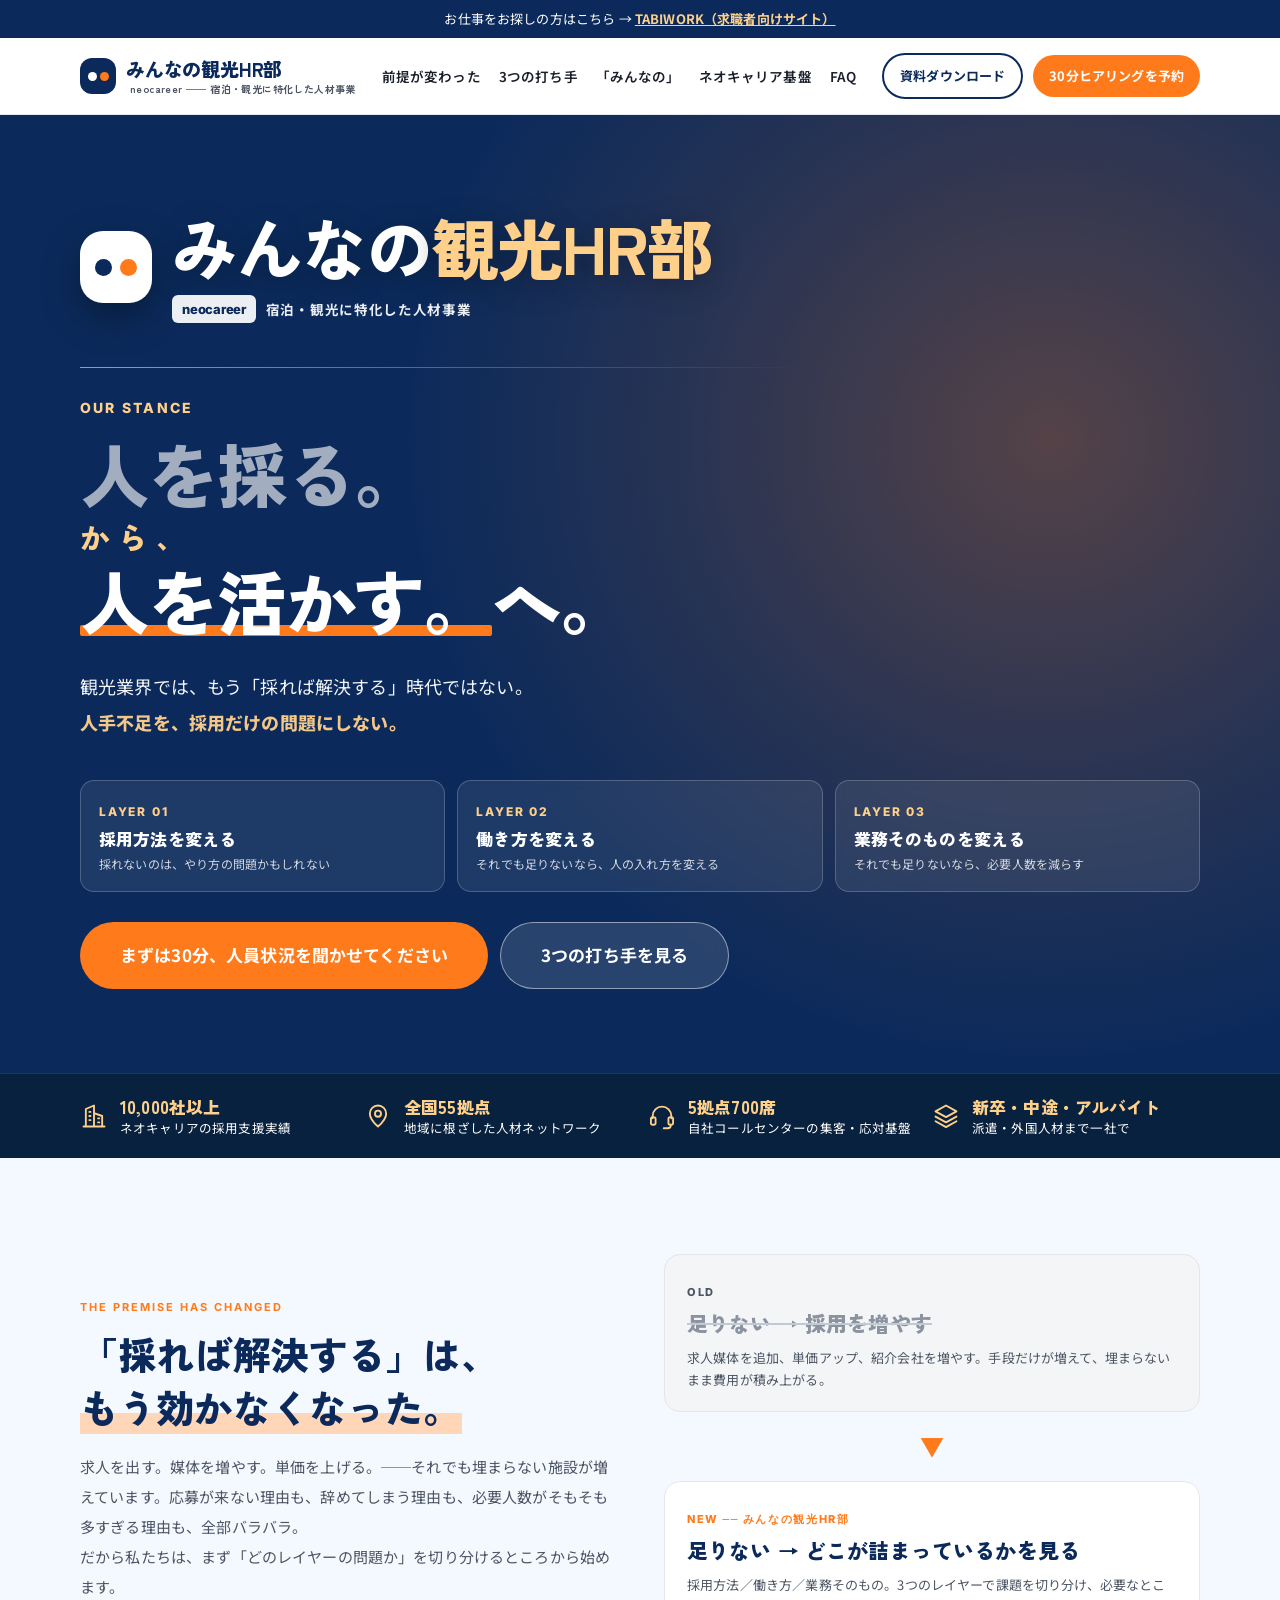
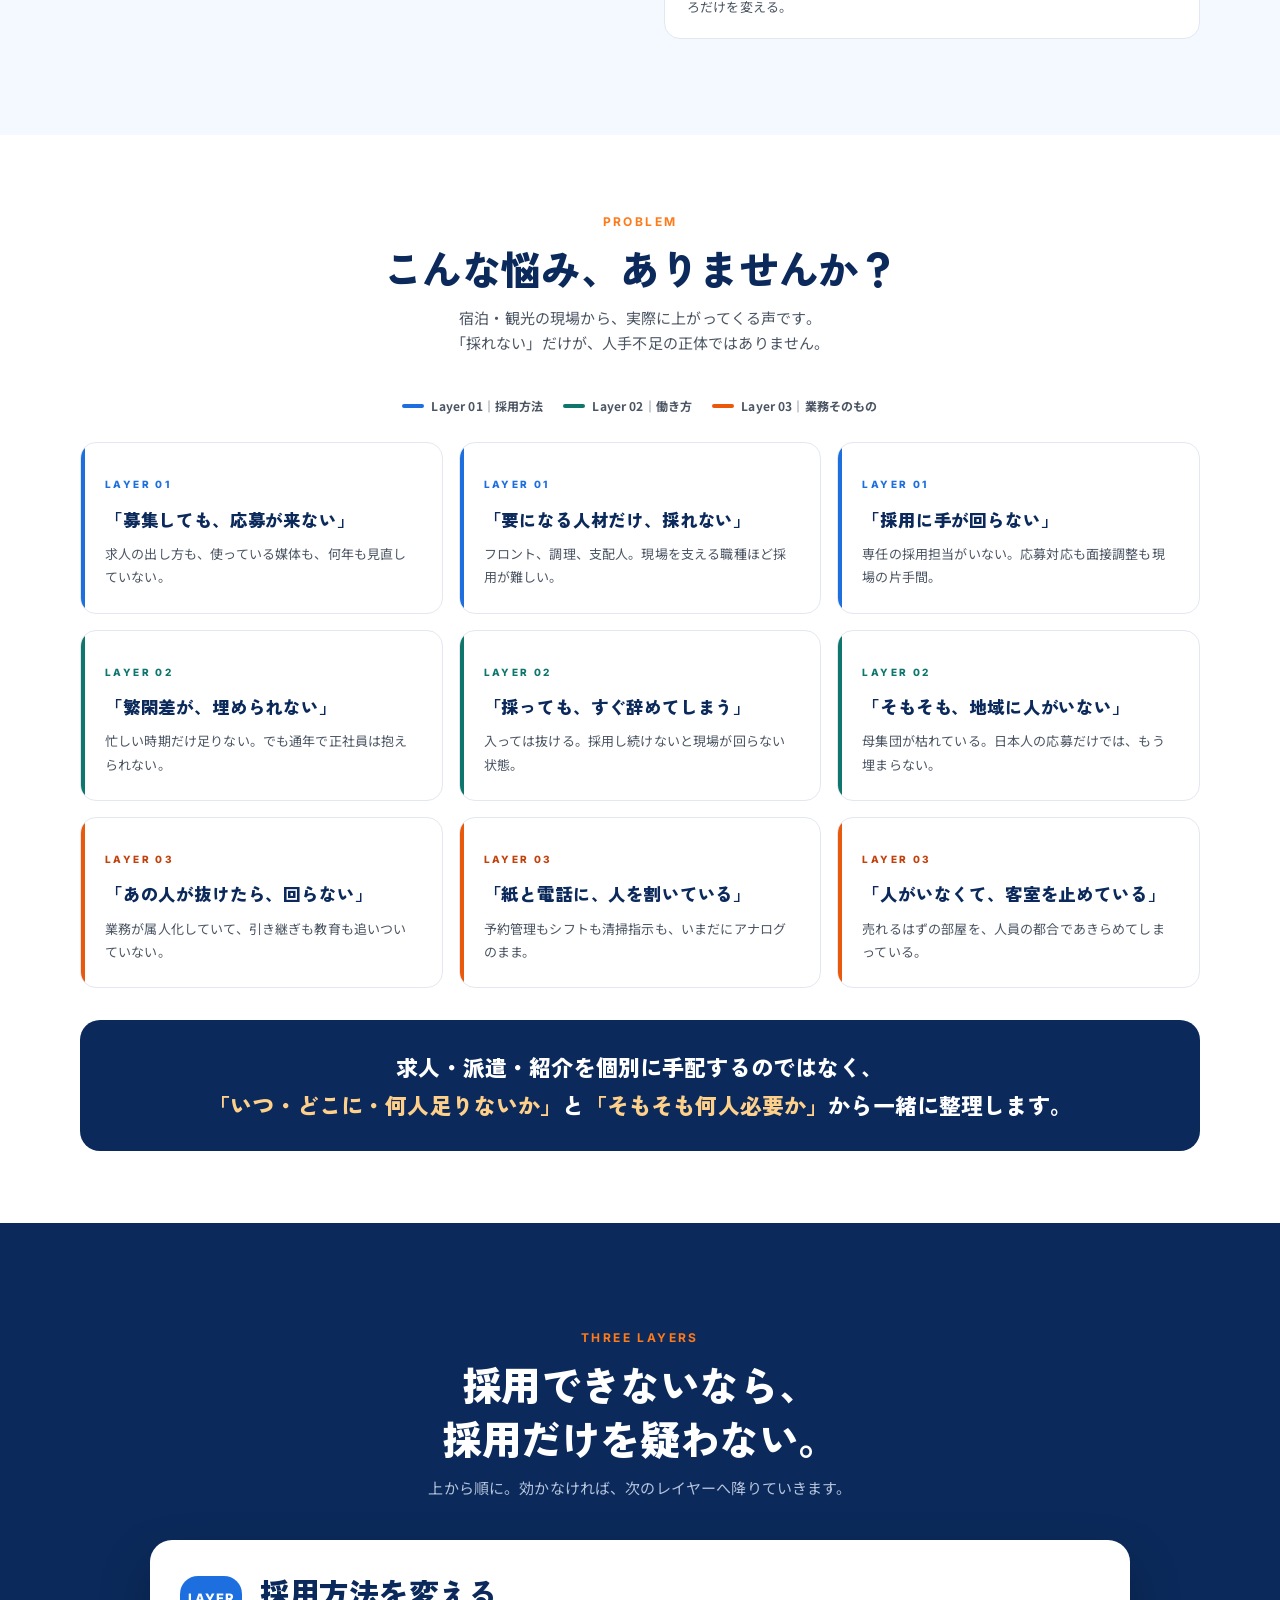
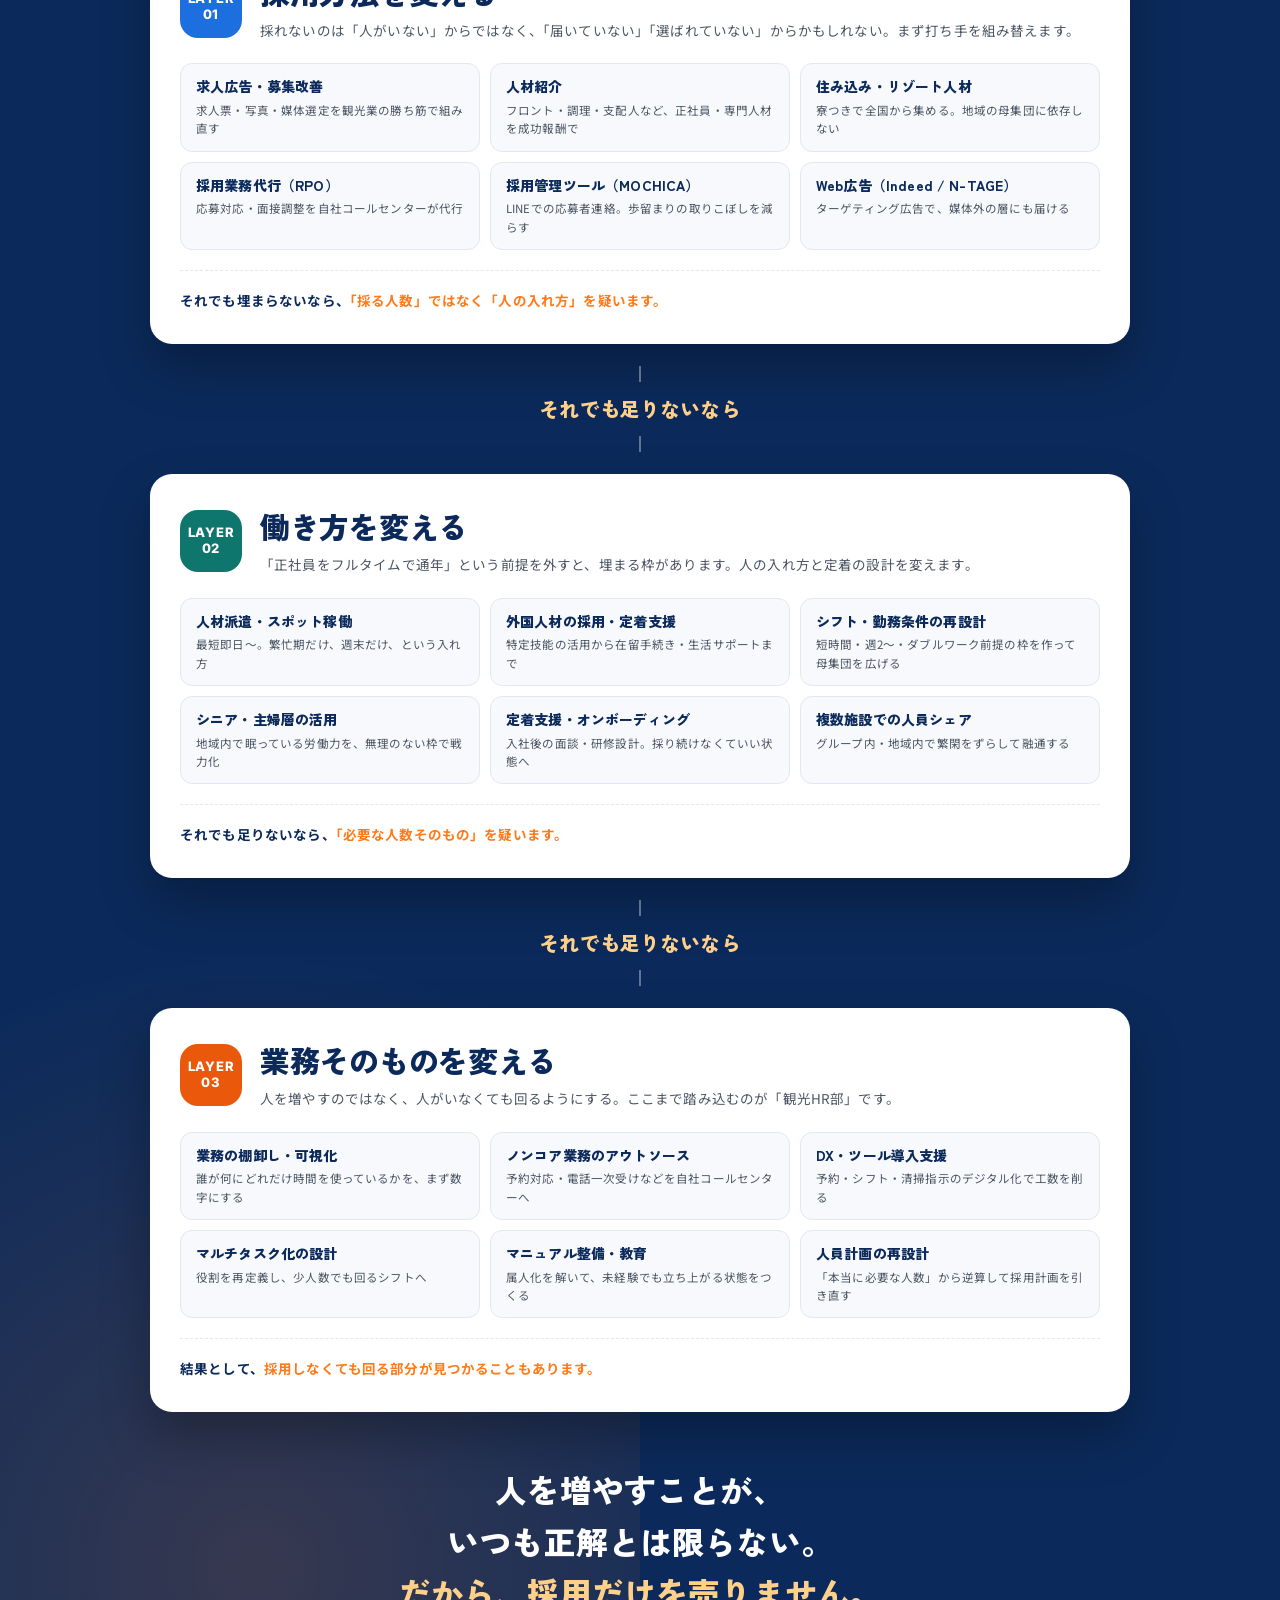
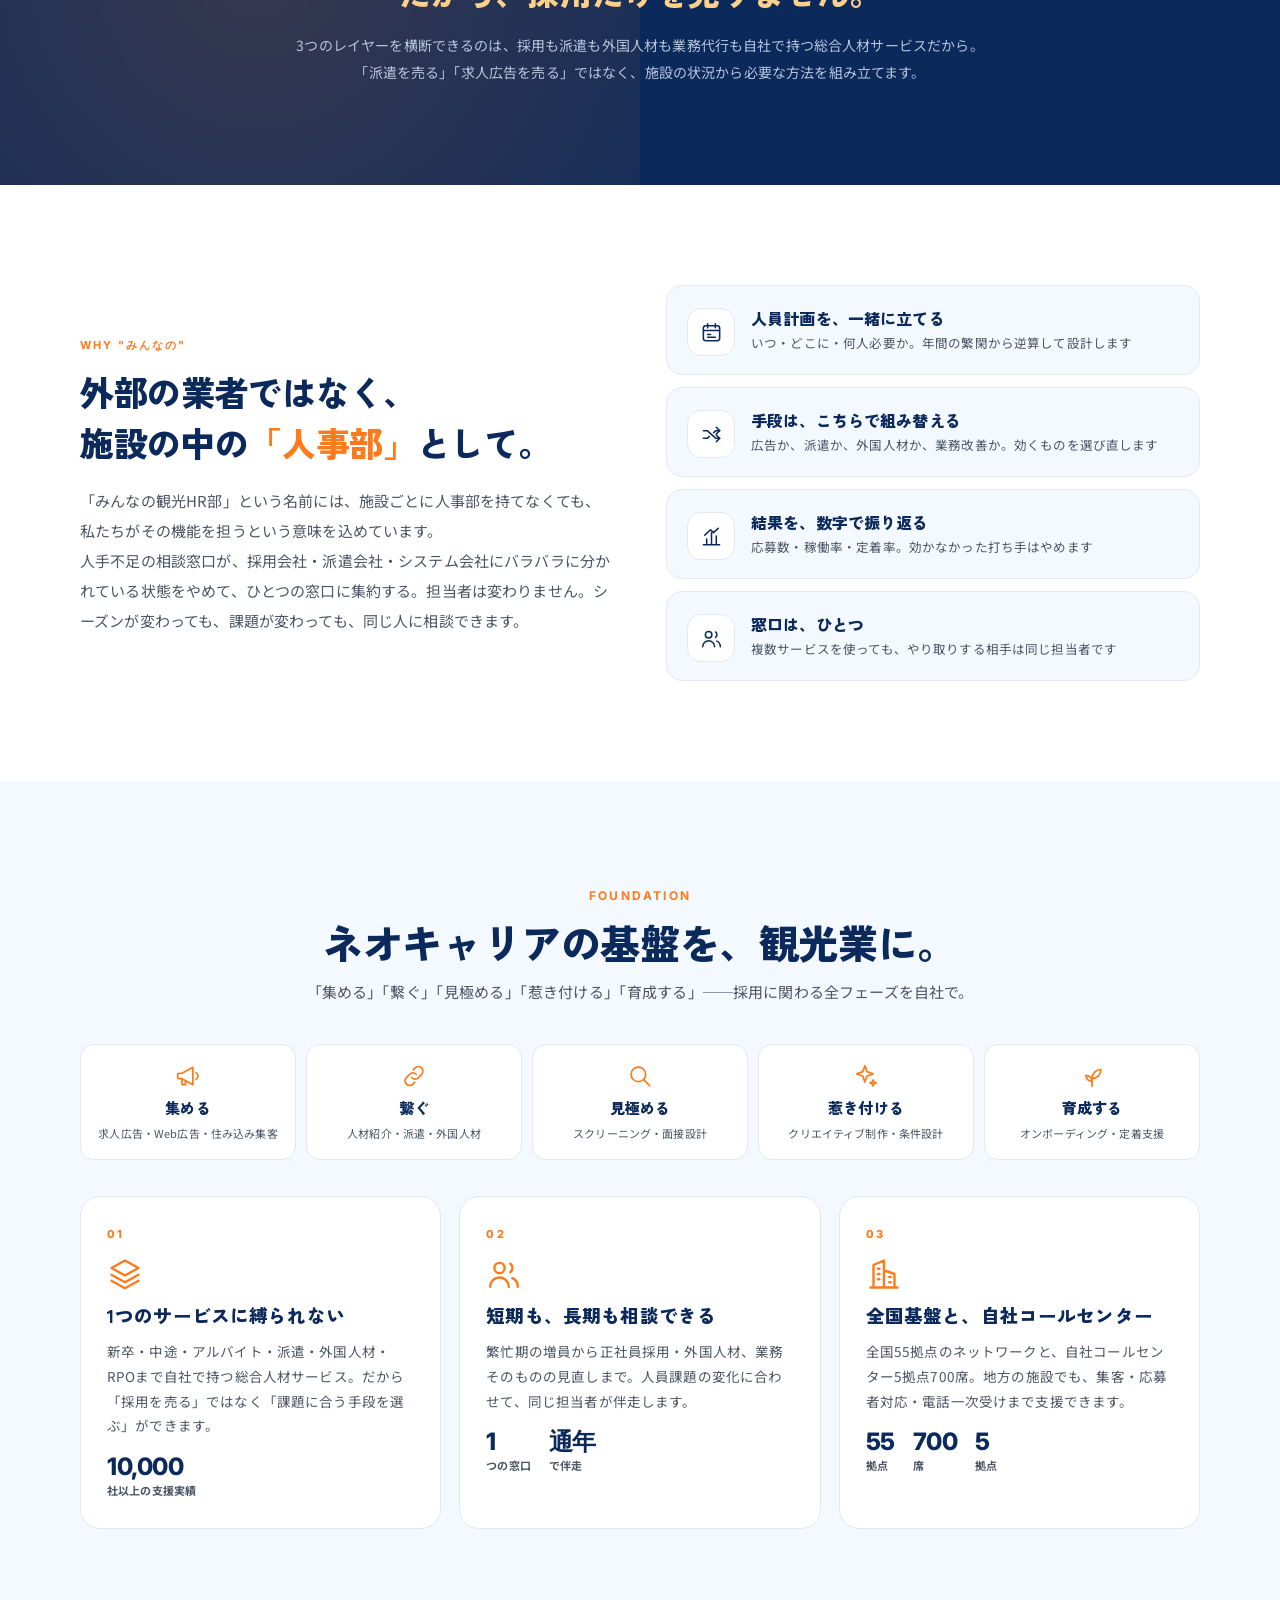
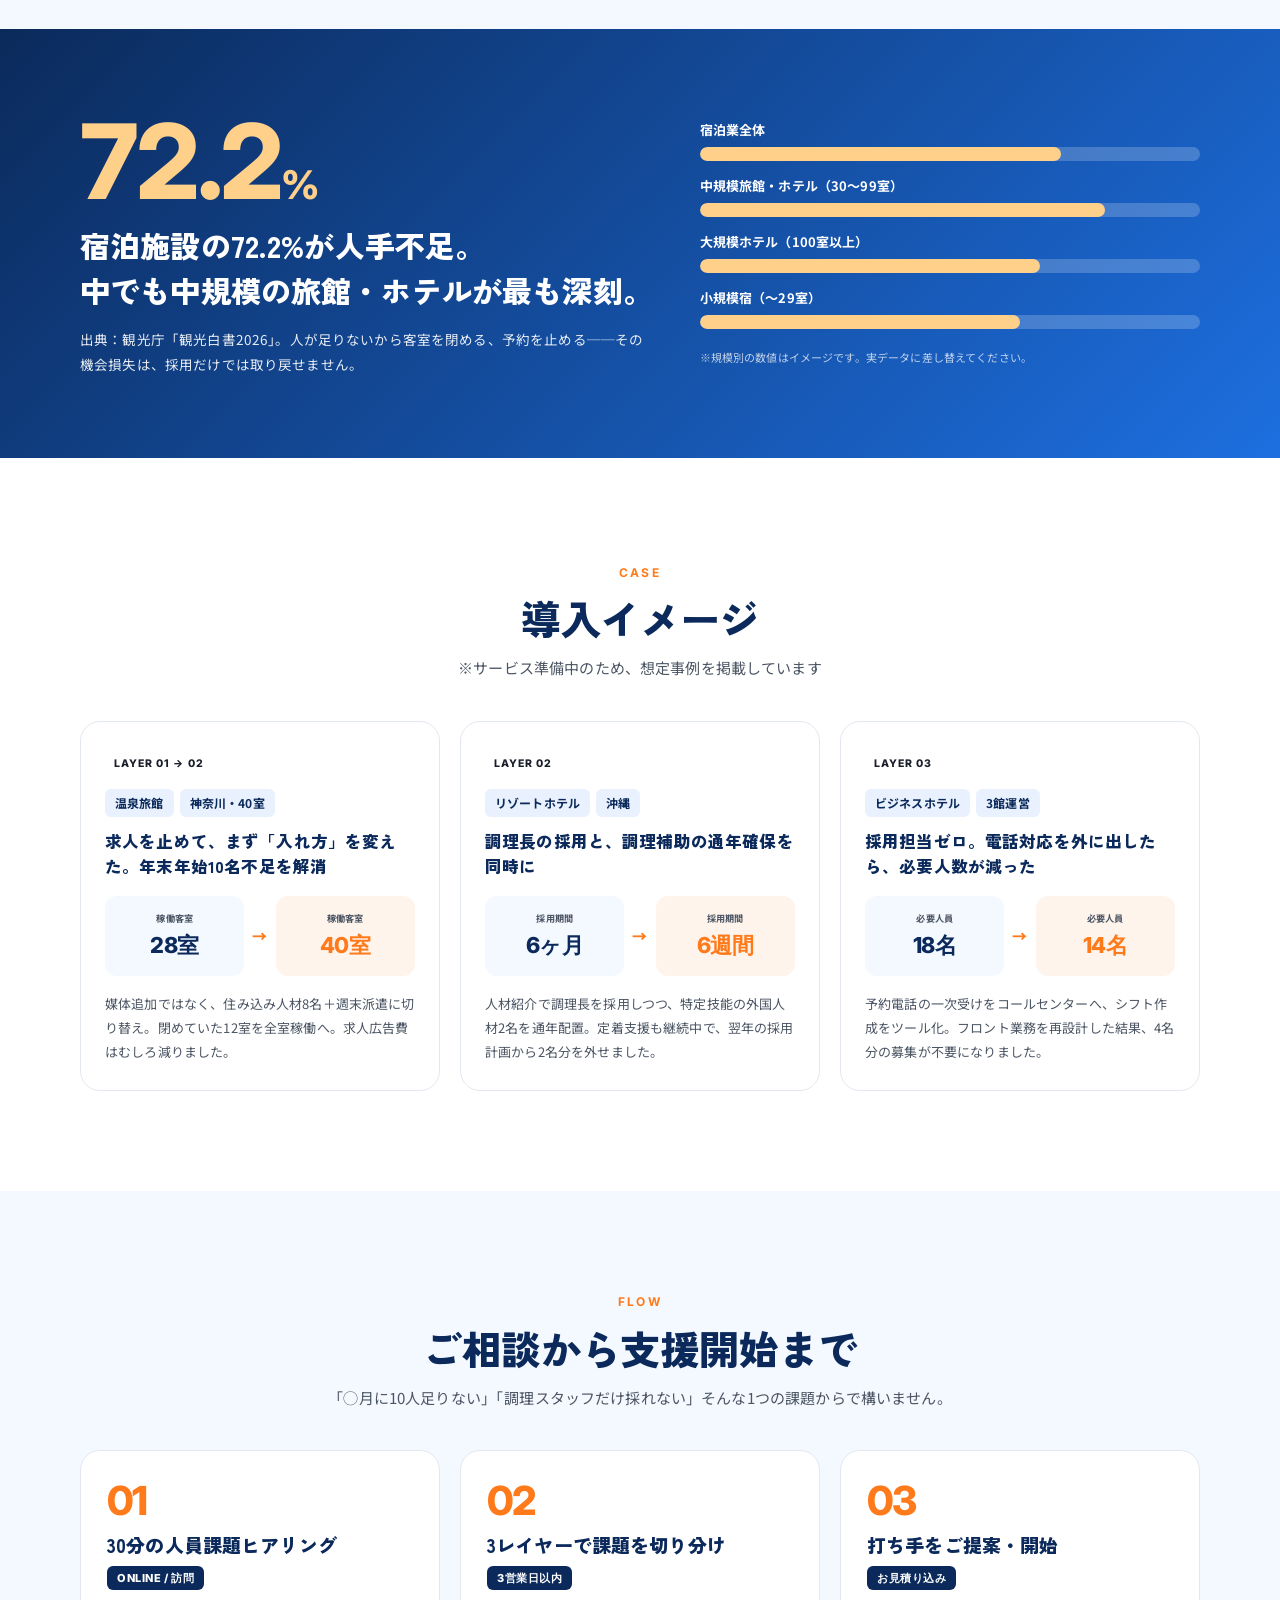
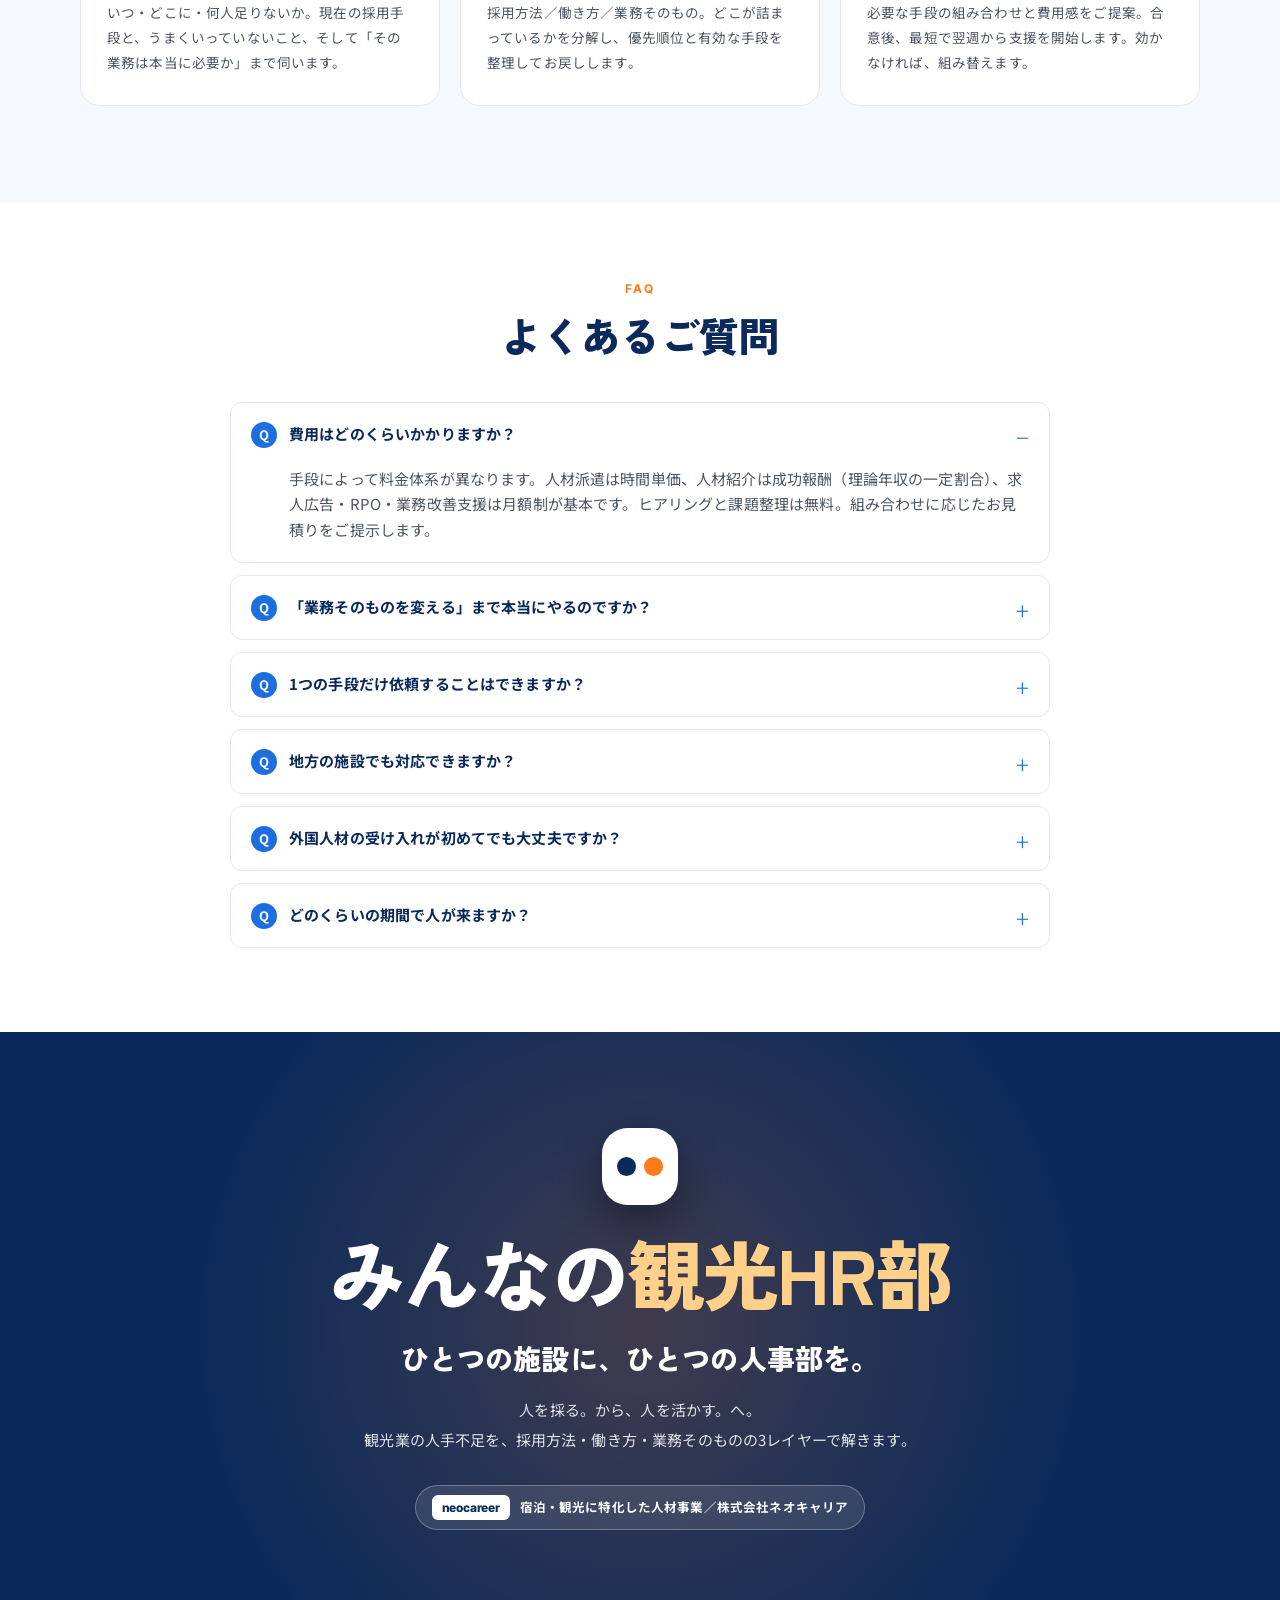
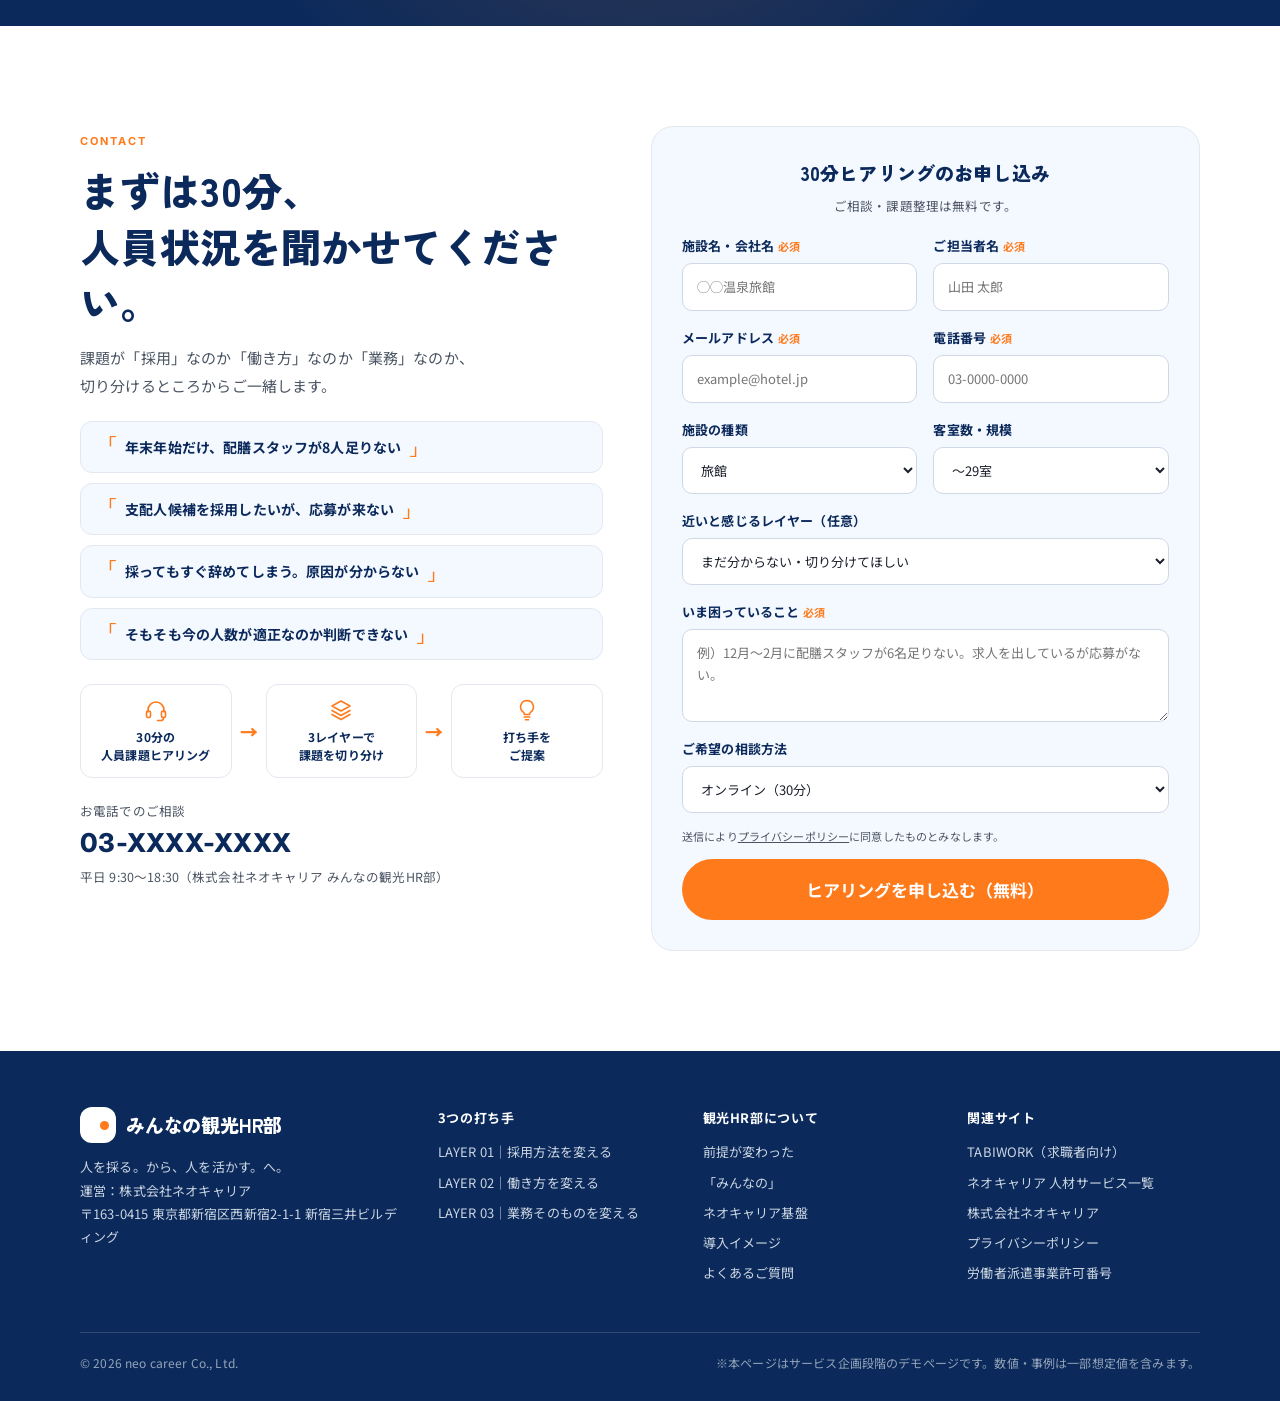
==== commit c3d397b8: "企業向けLP: ブランド表現の強化・ヘッダー崩れ修正・悩みセクションの質感改善 - FVをブランドロックアップ主役の構成に（ロゴマーク＋みんなの観光HR部を最大66px） - CTA手前に全幅のブラン" ====
--- a/business/index.html
+++ b/business/index.html
@@ -22,24 +22,43 @@
 .logo .mark i{width:9px;height:9px;border-radius:50%;background:#fff;display:block}
 .logo .mark i.o{background:var(--orange)}
 .logo b{font-family:var(--disp);font-weight:900;font-size:19px;letter-spacing:-.01em;line-height:1.1}
-.logo b small{display:block;font-size:10px;font-weight:600;color:var(--ink-2);letter-spacing:.04em;margin-top:2px}
-@media(max-width:1180px){.logo b small{display:none}}
+.logo b small{display:block;font-size:10px;font-weight:600;color:var(--ink-2);letter-spacing:.04em;margin-top:3px}
+.header .wrap{height:76px}
 .header-cta .btn .sm{display:none}
-@media(max-width:560px){.logo b{font-size:16px}.logo .mark{width:30px;height:30px}.header-cta .btn-sm{padding:9px 14px;font-size:12.5px}.header-cta .btn .lg{display:none}.header-cta .btn .sm{display:inline}}
+.header .nav{gap:18px;font-size:13.5px;flex:0 0 auto}
+.header .logo{flex:0 0 auto}
+.header-cta{flex:0 0 auto}
+.header-cta .btn-sm{padding:10px 16px}
+@media(max-width:1260px){.logo b small{display:none}.logo b{font-size:20px}}
+@media(max-width:1180px){.header-cta .hide-m{display:none}}
+@media(max-width:1100px){
+  .nav{display:none}
+  .menu-btn{display:grid}
+  .nav.open{display:flex;flex-direction:column;position:absolute;left:0;right:0;top:76px;background:#fff;padding:20px 24px 26px;border-bottom:1px solid var(--line);box-shadow:0 18px 40px rgba(11,42,91,.14);gap:16px;font-size:15px}
+}
+@media(max-width:560px){.header .wrap{height:66px}.nav.open{top:66px}.logo b{font-size:16.5px}.logo .mark{width:32px;height:32px}.header-cta .btn-sm{padding:9px 14px;font-size:12.5px}.header-cta .btn .lg{display:none}.header-cta .btn .sm{display:inline}}
+/* line icons */
+.i{width:1em;height:1em;display:block;fill:none;stroke:currentColor;stroke-width:1.6;stroke-linecap:round;stroke-linejoin:round}
 .sec-head h2{font-family:var(--disp);font-weight:900;font-size:clamp(26px,4vw,40px);line-height:1.35;letter-spacing:-.01em;color:var(--navy)}
 .sec-head .en{color:var(--orange)}
 
 /* ===== FV ===== */
 .fv{position:relative;background:#0b2a5b;color:#fff;overflow:hidden;padding:96px 0 84px}
 .fv .bg{position:absolute;inset:0;background:url("https://images.unsplash.com/photo-1566073771259-6a8506099945?auto=format&fit=crop&w=2000&q=70") center/cover;opacity:.22;mix-blend-mode:luminosity}
-.fv::after{content:"";position:absolute;right:-12%;top:-40%;width:52%;height:180%;background:radial-gradient(circle at 50% 50%,rgba(255,122,26,.28),transparent 62%)}
+.fv::after{content:"";position:absolute;inset:0;background:radial-gradient(70% 90% at 82% 34%,rgba(255,122,26,.30),rgba(255,122,26,.10) 45%,transparent 72%)}
 .fv .wrap{position:relative;z-index:1}
 @media(max-width:640px){.fv{padding:64px 0 60px}}
-.fv .badge{display:inline-flex;align-items:center;gap:10px;flex-wrap:wrap;background:rgba(255,255,255,.1);border:1px solid rgba(255,255,255,.3);backdrop-filter:blur(6px);padding:8px 14px;border-radius:999px;font-size:12.5px;font-weight:700;line-height:1.5}
-.fv .badge b{font-family:var(--en);font-weight:800;letter-spacing:-.02em;background:#fff;color:var(--navy);padding:2px 9px;border-radius:6px;font-size:12px}
-.fv .dept{font-family:var(--disp);font-weight:900;font-size:clamp(20px,2.6vw,26px);margin:26px 0 6px;letter-spacing:.02em}
-.fv .dept em{font-style:normal;color:#ffd08a}
-.fv h1{font-size:clamp(34px,6.4vw,78px);font-weight:900;line-height:1.18;letter-spacing:-.02em;margin:10px 0 0}
+.brandlock{display:flex;align-items:center;gap:clamp(14px,1.6vw,22px)}
+.bmark{width:clamp(52px,5.6vw,76px);height:clamp(52px,5.6vw,76px);border-radius:clamp(16px,1.8vw,24px);background:#fff;display:flex;align-items:center;justify-content:center;gap:clamp(5px,.6vw,8px);flex:0 0 auto;box-shadow:0 14px 36px rgba(0,0,0,.34)}
+.bmark i{width:clamp(12px,1.35vw,18px);height:clamp(12px,1.35vw,18px);border-radius:50%;background:var(--navy);display:block}
+.bmark i.o{background:var(--orange)}
+.bname{font-family:var(--disp);font-weight:900;font-size:clamp(30px,5.6vw,66px);line-height:1.08;letter-spacing:-.015em;text-shadow:0 6px 30px rgba(0,0,0,.3)}
+.bname em{font-style:normal;color:#ffd08a}
+.btag{display:inline-flex;align-items:center;gap:10px;flex-wrap:wrap;margin-top:clamp(8px,1vw,13px);font-size:clamp(11px,1.1vw,13.5px);font-weight:700;letter-spacing:.05em;opacity:.92}
+.btag b{font-family:var(--en);font-weight:800;letter-spacing:-.02em;background:#fff;color:var(--navy);padding:3px 10px;border-radius:6px;font-size:clamp(11px,1.05vw,13px)}
+.fvline{height:1px;background:linear-gradient(90deg,rgba(255,255,255,.55),rgba(255,255,255,0));margin:clamp(26px,3.4vw,44px) 0 clamp(18px,2.2vw,28px);max-width:720px}
+.fv .kick{font-size:clamp(12px,1.15vw,14px);font-weight:800;letter-spacing:.16em;color:#ffd08a;font-family:var(--en);text-transform:uppercase}
+.fv h1{font-size:clamp(32px,5.8vw,70px);font-weight:900;line-height:1.18;letter-spacing:-.02em;margin:12px 0 0}
 .fv h1 .a{opacity:.62}
 .fv h1 .b{position:relative;display:inline-block}
 .fv h1 .b::after{content:"";position:absolute;left:0;right:0;bottom:.08em;height:.16em;background:var(--orange);z-index:-1;border-radius:2px}
@@ -64,7 +83,7 @@
 @media(max-width:900px){.trust .wrap{grid-template-columns:repeat(2,1fr)}}
 @media(max-width:560px){.trust .wrap{grid-template-columns:1fr;gap:12px}}
 .trust .wrap>div{display:flex;align-items:center;gap:12px;font-size:12.5px;line-height:1.5}
-.trust .ic{font-size:26px;flex:0 0 auto}
+.trust .ic{font-size:28px;flex:0 0 auto;color:#ffd08a}
 .trust b{display:block;font-size:17px;font-weight:900;color:#ffd08a;font-family:var(--disp)}
 
 /* ===== 前提が変わった ===== */
@@ -88,14 +107,19 @@
 .probs{display:grid;grid-template-columns:repeat(3,1fr);gap:14px}
 @media(max-width:900px){.probs{grid-template-columns:1fr 1fr}}
 @media(max-width:560px){.probs{grid-template-columns:1fr}}
-.prob{padding:22px 20px;display:grid;grid-template-columns:auto 1fr;gap:14px;align-items:start}
-.prob .ic{font-size:28px;line-height:1}
-.prob b{display:block;color:var(--navy);font-size:15.5px;line-height:1.5;font-family:var(--disp);font-weight:900}
-.prob small{display:block;color:var(--ink-2);font-size:12.5px;margin-top:6px;line-height:1.7}
-.prob .tag{display:inline-block;margin-top:8px;font-size:10.5px;font-weight:800;letter-spacing:.06em;padding:3px 8px;border-radius:5px;font-family:var(--en)}
-.tag-l1{background:#e8f1fd;color:#1d6fe0}
-.tag-l2{background:#e6f7ef;color:#0f766e}
-.tag-l3{background:#fff1e6;color:#c2410c}
+.probs{gap:16px}
+.prob{position:relative;background:#fff;border:1px solid var(--line);border-radius:16px;padding:26px 24px 24px;overflow:hidden;transition:transform .2s,box-shadow .2s,border-color .2s}
+.prob::before{content:"";position:absolute;left:0;top:0;bottom:0;width:4px;transition:width .2s}
+.prob.l1::before{background:#1d6fe0}.prob.l2::before{background:#0f766e}.prob.l3::before{background:#ea580c}
+.prob:hover{transform:translateY(-3px);box-shadow:0 18px 38px rgba(11,42,91,.11);border-color:#dfe5ee}
+.prob:hover::before{width:7px}
+.prob .lay{font-family:var(--en);font-size:10px;font-weight:800;letter-spacing:.24em;text-transform:uppercase}
+.prob.l1 .lay{color:#1d6fe0}.prob.l2 .lay{color:#0f766e}.prob.l3 .lay{color:#c2410c}
+.prob b{display:block;font-family:var(--disp);font-size:17.5px;font-weight:900;color:var(--navy);line-height:1.55;letter-spacing:-.01em;margin:11px 0 9px}
+.prob small{display:block;font-size:13px;color:var(--ink-2);line-height:1.8}
+.probs-legend{display:flex;gap:20px;flex-wrap:wrap;justify-content:center;margin-bottom:26px;font-size:12px;font-weight:700;color:var(--ink-2)}
+.probs-legend span{display:inline-flex;align-items:center;gap:7px}
+.probs-legend i{width:22px;height:4px;border-radius:2px;display:block}
 .prob-note{margin-top:32px;background:var(--navy);color:#fff;border-radius:20px;padding:28px 26px;text-align:center;font-family:var(--disp);font-weight:900;font-size:clamp(17px,2.4vw,22px);line-height:1.7}
 .prob-note em{font-style:normal;color:#ffd08a}
 
@@ -140,7 +164,7 @@
 .minna p{color:var(--ink-2);line-height:2;margin-top:18px;font-size:15px}
 .roles{display:grid;gap:12px}
 .role{display:grid;grid-template-columns:auto 1fr;gap:16px;align-items:center;background:var(--sky-2);border:1px solid var(--line);border-radius:16px;padding:18px 20px}
-.role .ic{width:46px;height:46px;border-radius:14px;background:#fff;display:grid;place-items:center;font-size:22px;border:1px solid var(--line)}
+.role .ic{width:48px;height:48px;border-radius:14px;background:#fff;display:grid;place-items:center;font-size:23px;border:1px solid var(--line);color:var(--navy)}
 .role b{display:block;font-family:var(--disp);font-size:16px;font-weight:900;color:var(--navy);line-height:1.4}
 .role span{display:block;font-size:12.5px;color:var(--ink-2);margin-top:4px;line-height:1.6}
 
@@ -150,14 +174,15 @@
 @media(max-width:900px){.phases{grid-template-columns:repeat(3,1fr)}}
 @media(max-width:520px){.phases{grid-template-columns:1fr 1fr}}
 .phase{background:#fff;border:1px solid var(--line);border-radius:14px;padding:18px 12px;text-align:center}
-.phase .ic{font-size:26px}
+.phase .ic{font-size:26px;color:var(--orange);display:grid;place-items:center}
+.phase .ic .i{margin-inline:auto}
 .phase b{display:block;font-family:var(--disp);font-size:15px;font-weight:900;color:var(--navy);margin-top:6px}
 .phase small{display:block;font-size:11px;color:var(--ink-2);margin-top:4px;line-height:1.5}
 .basegrid{display:grid;grid-template-columns:repeat(3,1fr);gap:18px}
 @media(max-width:860px){.basegrid{grid-template-columns:1fr}}
 .basecard{background:#fff;border:1px solid var(--line);border-radius:20px;padding:28px 26px}
 .basecard .num{font-family:var(--en);font-size:11px;font-weight:800;letter-spacing:.2em;color:var(--orange)}
-.basecard .ic{font-size:40px;margin:8px 0 6px}
+.basecard .ic{font-size:36px;margin:12px 0 10px;color:var(--orange);display:block}
 .basecard h3{font-size:18.5px;font-weight:900;color:var(--navy);line-height:1.45}
 .basecard p{font-size:13.5px;color:var(--ink-2);margin-top:10px;line-height:1.85}
 .basecard .kpi{display:flex;gap:18px;margin-top:16px;flex-wrap:wrap}
@@ -202,18 +227,34 @@
 .step .dur{display:inline-block;font-size:11px;font-weight:800;padding:3px 10px;border-radius:6px;background:var(--navy);color:#fff;margin-bottom:10px;font-family:var(--en);letter-spacing:.05em}
 .step p{font-size:13.5px;color:var(--ink-2);line-height:1.85}
 
+/* ===== brand band ===== */
+.brandband{background:var(--navy);color:#fff;padding:96px 0;text-align:center;position:relative;overflow:hidden}
+.brandband::before{content:"";position:absolute;left:50%;top:-40%;width:80%;height:180%;transform:translateX(-50%);background:radial-gradient(circle at 50% 50%,rgba(255,122,26,.22),transparent 60%)}
+.brandband .wrap{position:relative;z-index:1}
+.bb-mark{width:clamp(56px,6vw,80px);height:clamp(56px,6vw,80px);border-radius:clamp(18px,2vw,26px);background:#fff;display:flex;align-items:center;justify-content:center;gap:clamp(6px,.7vw,9px);margin:0 auto 26px;box-shadow:0 16px 40px rgba(0,0,0,.36)}
+.bb-mark i{width:clamp(13px,1.5vw,19px);height:clamp(13px,1.5vw,19px);border-radius:50%;background:var(--navy);display:block}
+.bb-mark i.o{background:var(--orange)}
+.brandband h2{font-family:var(--disp);font-weight:900;font-size:clamp(34px,6.4vw,76px);line-height:1.1;letter-spacing:-.02em}
+.brandband h2 em{font-style:normal;color:#ffd08a}
+.bb-lead{font-family:var(--disp);font-weight:900;font-size:clamp(18px,2.6vw,28px);margin-top:22px;line-height:1.5}
+.bb-sub{font-size:clamp(13px,1.4vw,15px);line-height:2;opacity:.86;margin-top:16px}
+.bb-badge{display:inline-flex;align-items:center;gap:10px;flex-wrap:wrap;justify-content:center;margin-top:30px;background:rgba(255,255,255,.1);border:1px solid rgba(255,255,255,.28);padding:9px 16px;border-radius:999px;font-size:12.5px;font-weight:700;line-height:1.6}
+.bb-badge b{font-family:var(--en);font-weight:800;letter-spacing:-.02em;background:#fff;color:var(--navy);padding:3px 10px;border-radius:6px;font-size:12px}
+@media(max-width:640px){.brandband{padding:70px 0}}
+
 /* ===== contact ===== */
 .contact{padding:100px 0;background:#fff}
 .contact .grid{display:grid;grid-template-columns:1fr 1.05fr;gap:48px;align-items:start}
 @media(max-width:900px){.contact .grid{grid-template-columns:1fr;gap:36px}}
 .contact h2{font-size:clamp(26px,3.8vw,40px);font-weight:900;color:var(--navy);line-height:1.4}
 .contact .ex{margin-top:20px;display:grid;gap:10px}
-.contact .ex div{background:var(--sky-2);border:1px solid var(--line);border-radius:12px;padding:13px 16px;font-size:14px;font-weight:700;color:var(--navy);display:flex;gap:10px;align-items:flex-start;line-height:1.6}
-.contact .ex div::before{content:"💬";flex:0 0 auto}
+.contact .ex div{background:var(--sky-2);border:1px solid var(--line);border-radius:12px;padding:14px 16px;font-size:14px;font-weight:700;color:var(--navy);display:flex;gap:8px;align-items:flex-start;line-height:1.6}
+.contact .ex div::after{content:"」";font-family:var(--disp);font-size:20px;line-height:1;color:var(--orange);align-self:flex-end}
+.contact .ex div::before{content:"「";flex:0 0 auto;font-family:var(--disp);font-size:20px;line-height:1;color:var(--orange);margin-top:-1px}
 .contact .flow3{display:flex;gap:8px;align-items:center;margin-top:24px;font-size:12px;font-weight:700;color:var(--navy);flex-wrap:wrap}
 .contact .flow3 div{background:#fff;border:1px solid var(--line);border-radius:12px;padding:13px 12px;text-align:center;flex:1;min-width:104px;line-height:1.5}
-.contact .flow3 div i{display:block;font-size:24px;font-style:normal;margin-bottom:4px}
-.contact .flow3 span{color:var(--orange);font-size:18px}
+.contact .flow3 div i{display:block;font-size:24px;font-style:normal;margin:0 auto 6px;color:var(--orange);width:24px}
+.contact .flow3 span{color:var(--orange);font-size:18px;font-weight:900}
 .tel{margin-top:22px;font-size:12.5px;color:var(--ink-2);line-height:1.7}
 .tel b{display:block;font-family:var(--en);font-size:26px;color:var(--navy);font-weight:800;letter-spacing:.01em}
 .contact-card{background:var(--sky-2);border:1px solid var(--line);border-radius:22px;padding:30px}
@@ -228,6 +269,24 @@
 </head>
 <body>
 
+<svg width="0" height="0" style="position:absolute" aria-hidden="true"><defs>
+<symbol id="ic-building" viewBox="0 0 24 24"><path d="M3 21h18M5 21V6l7-3v18M12 21V9.5l7 2.5V21M8 8.5h1M8 12h1M8 15.5h1M15.5 14h1M15.5 17.5h1"/></symbol>
+<symbol id="ic-pin" viewBox="0 0 24 24"><path d="M12 21s7-6.2 7-11a7 7 0 1 0-14 0c0 4.8 7 11 7 11Z"/><circle cx="12" cy="10" r="2.6"/></symbol>
+<symbol id="ic-headset" viewBox="0 0 24 24"><path d="M4 14v-2a8 8 0 0 1 16 0v2"/><rect x="2.5" y="13" width="4" height="6.5" rx="1.6"/><rect x="17.5" y="13" width="4" height="6.5" rx="1.6"/><path d="M19.5 19.5v.4a2.6 2.6 0 0 1-2.6 2.6H13.5"/></symbol>
+<symbol id="ic-layers" viewBox="0 0 24 24"><path d="M12 3 3 8l9 5 9-5-9-5Z"/><path d="M3 12.5 12 17.5l9-5"/><path d="M3 16.5 12 21.5l9-5"/></symbol>
+<symbol id="ic-calendar" viewBox="0 0 24 24"><rect x="3.5" y="5" width="17" height="15.5" rx="2.5"/><path d="M3.5 10h17M8 3v4M16 3v4M8 14h3M8 17h8"/></symbol>
+<symbol id="ic-shuffle" viewBox="0 0 24 24"><path d="M17 4.5 20.5 8 17 11.5M17 12.5 20.5 16l-3.5 3.5"/><path d="M3.5 8h4l9 8h4M20.5 8h-4l-2.3 2M3.5 16h4l2.3-2"/></symbol>
+<symbol id="ic-chart" viewBox="0 0 24 24"><path d="M3.5 20.5h17M7 20.5v-6M12 20.5V8M17 20.5v-9"/><path d="M5 10.5 11 5l3 3 5-4.5"/></symbol>
+<symbol id="ic-people" viewBox="0 0 24 24"><circle cx="9" cy="8" r="3.4"/><path d="M2.8 20.5c0-3.4 2.8-6.2 6.2-6.2s6.2 2.8 6.2 6.2"/><path d="M16.2 5.2a3.4 3.4 0 0 1 0 5.6M17.6 14.7c2.1.9 3.6 3 3.6 5.8"/></symbol>
+<symbol id="ic-megaphone" viewBox="0 0 24 24"><path d="M3.5 9.5h3l10-5.5v16l-10-5.5h-3a1 1 0 0 1-1-1v-3a1 1 0 0 1 1-1Z"/><path d="M19.5 9a3.5 3.5 0 0 1 0 6"/><path d="M6.5 15v5h3.2v-3.4"/></symbol>
+<symbol id="ic-link" viewBox="0 0 24 24"><path d="M10 13.6a4.2 4.2 0 0 0 6 0l3-3a4.2 4.2 0 0 0-6-6l-1.7 1.7"/><path d="M14 10.4a4.2 4.2 0 0 0-6 0l-3 3a4.2 4.2 0 0 0 6 6l1.7-1.7"/></symbol>
+<symbol id="ic-search" viewBox="0 0 24 24"><circle cx="10.5" cy="10.5" r="6.7"/><path d="M15.4 15.4 21 21"/></symbol>
+<symbol id="ic-spark" viewBox="0 0 24 24"><path d="M11 2.5 13 8l5.5 2-5.5 2-2 5.5L9 12 3.5 10 9 8l2-5.5Z"/><path d="M18.5 15.5l.8 2 2 .8-2 .8-.8 2-.8-2-2-.8 2-.8.8-2Z"/></symbol>
+<symbol id="ic-seed" viewBox="0 0 24 24"><path d="M12 21.5v-7.2"/><path d="M12 14.3C12 9.7 15.7 6 20.3 6c0 4.6-3.7 8.3-8.3 8.3Z"/><path d="M12 17C12 13.9 9.5 11.4 6.4 11.4c0 3.1 2.5 5.6 5.6 5.6Z"/></symbol>
+<symbol id="ic-bulb" viewBox="0 0 24 24"><path d="M9.2 19h5.6M10.4 21.8h3.2"/><path d="M12 2.5a6.4 6.4 0 0 0-3.7 11.6c.7.5 1.1 1.3 1.1 2.1v.3h5.2v-.3c0-.8.4-1.6 1.1-2.1A6.4 6.4 0 0 0 12 2.5Z"/></symbol>
+<symbol id="ic-clip" viewBox="0 0 24 24"><rect x="4.5" y="4" width="15" height="17" rx="2.5"/><path d="M9 2.5h6a1.5 1.5 0 0 1 1.5 1.5v1.2h-9V4A1.5 1.5 0 0 1 9 2.5Z"/><path d="M8.5 11h7M8.5 15h4.5"/></symbol>
+</defs></svg>
+
 <div class="switch-bar">お仕事をお探しの方はこちら → <a href="../">TABIWORK（求職者向けサイト）</a></div>
 
 <header class="header">
@@ -236,8 +295,8 @@
     <nav class="nav" id="nav">
       <a href="#shift">前提が変わった</a>
       <a href="#layers">3つの打ち手</a>
-      <a href="#minna">「みんなの」とは</a>
-      <a href="#base">ネオキャリアの基盤</a>
+      <a href="#minna">「みんなの」</a>
+      <a href="#base">ネオキャリア基盤</a>
       <a href="#faq">FAQ</a>
     </nav>
     <div class="header-cta">
@@ -252,8 +311,15 @@
 <section class="fv">
   <div class="bg"></div>
   <div class="wrap">
-    <div class="badge"><b>neocareer</b>宿泊・観光に特化した人材事業</div>
-    <div class="dept">みんなの<em>観光HR部</em></div>
+    <div class="brandlock">
+      <span class="bmark"><i></i><i class="o"></i></span>
+      <div>
+        <div class="bname">みんなの<em>観光HR部</em></div>
+        <div class="btag"><b>neocareer</b>宿泊・観光に特化した人材事業</div>
+      </div>
+    </div>
+    <div class="fvline"></div>
+    <div class="kick">Our stance</div>
     <h1>
       <span class="a">人を採る。</span>
       <span class="arrow">から、</span>
@@ -274,10 +340,10 @@
 
 <div class="trust">
   <div class="wrap">
-    <div><span class="ic">🏢</span><div><b>10,000社以上</b>ネオキャリアの採用支援実績</div></div>
-    <div><span class="ic">📍</span><div><b>全国55拠点</b>地域に根ざした人材ネットワーク</div></div>
-    <div><span class="ic">🎧</span><div><b>5拠点700席</b>自社コールセンターの集客・応対基盤</div></div>
-    <div><span class="ic">🧩</span><div><b>新卒・中途・アルバイト</b>派遣・外国人材まで一社で</div></div>
+    <div><span class="ic"><svg class="i"><use href="#ic-building"/></svg></span><div><b>10,000社以上</b>ネオキャリアの採用支援実績</div></div>
+    <div><span class="ic"><svg class="i"><use href="#ic-pin"/></svg></span><div><b>全国55拠点</b>地域に根ざした人材ネットワーク</div></div>
+    <div><span class="ic"><svg class="i"><use href="#ic-headset"/></svg></span><div><b>5拠点700席</b>自社コールセンターの集客・応対基盤</div></div>
+    <div><span class="ic"><svg class="i"><use href="#ic-layers"/></svg></span><div><b>新卒・中途・アルバイト</b>派遣・外国人材まで一社で</div></div>
   </div>
 </div>
 
@@ -300,17 +366,18 @@
 <!-- 悩み -->
 <section class="sec" id="problems" style="background:#fff">
   <div class="wrap">
-    <div class="sec-head rv"><span class="en">Problem</span><h2>こんな悩み、ありませんか？</h2><p>「採れない」だけが、人手不足の正体ではありません。</p></div>
+    <div class="sec-head rv"><span class="en">Problem</span><h2>こんな悩み、ありませんか？</h2><p>宿泊・観光の現場から、実際に上がってくる声です。<br>「採れない」だけが、人手不足の正体ではありません。</p></div>
+    <div class="probs-legend rv"><span><i style="background:#1d6fe0"></i>Layer 01｜採用方法</span><span><i style="background:#0f766e"></i>Layer 02｜働き方</span><span><i style="background:#ea580c"></i>Layer 03｜業務そのもの</span></div>
     <div class="probs">
-      <div class="prob card rv"><span class="ic">📢</span><div><b>募集しても応募が来ない</b><small>求人の出し方・媒体から見直したい</small><span class="tag tag-l1">LAYER 01</span></div></div>
-      <div class="prob card rv"><span class="ic">👔</span><div><b>正社員・幹部候補が採れない</b><small>フロント・調理・支配人など、要の人材が採用できない</small><span class="tag tag-l1">LAYER 01</span></div></div>
-      <div class="prob card rv"><span class="ic">💻</span><div><b>採用業務まで手が回らない</b><small>応募対応・面接調整を任せたい。採用担当がいない</small><span class="tag tag-l1">LAYER 01</span></div></div>
-      <div class="prob card rv"><span class="ic">📅</span><div><b>繁閑差が激しい</b><small>繁忙期だけ足りない。通年で正社員を抱えるのは難しい</small><span class="tag tag-l2">LAYER 02</span></div></div>
-      <div class="prob card rv"><span class="ic">🚪</span><div><b>採ってもすぐ辞めてしまう</b><small>入っては抜ける。採用し続けないと回らない状態</small><span class="tag tag-l2">LAYER 02</span></div></div>
-      <div class="prob card rv"><span class="ic">🌏</span><div><b>そもそも母集団が枯れている</b><small>地域に働ける人がいない。日本人だけでは埋まらない</small><span class="tag tag-l2">LAYER 02</span></div></div>
-      <div class="prob card rv"><span class="ic">🧑‍🍳</span><div><b>業務が属人化している</b><small>この人が抜けたら回らない、が複数ある</small><span class="tag tag-l3">LAYER 03</span></div></div>
-      <div class="prob card rv"><span class="ic">📝</span><div><b>アナログ業務に人を割いている</b><small>予約管理・シフト・清掃指示が紙と電話のまま</small><span class="tag tag-l3">LAYER 03</span></div></div>
-      <div class="prob card rv"><span class="ic">🛏</span><div><b>人がいなくて客室を止めている</b><small>売れるはずの客室を、人員都合であきらめている</small><span class="tag tag-l3">LAYER 03</span></div></div>
+      <div class="prob l1 rv"><span class="lay">Layer 01</span><b>「募集しても、応募が来ない」</b><small>求人の出し方も、使っている媒体も、何年も見直していない。</small></div>
+      <div class="prob l1 rv"><span class="lay">Layer 01</span><b>「要になる人材だけ、採れない」</b><small>フロント、調理、支配人。現場を支える職種ほど採用が難しい。</small></div>
+      <div class="prob l1 rv"><span class="lay">Layer 01</span><b>「採用に手が回らない」</b><small>専任の採用担当がいない。応募対応も面接調整も現場の片手間。</small></div>
+      <div class="prob l2 rv"><span class="lay">Layer 02</span><b>「繁閑差が、埋められない」</b><small>忙しい時期だけ足りない。でも通年で正社員は抱えられない。</small></div>
+      <div class="prob l2 rv"><span class="lay">Layer 02</span><b>「採っても、すぐ辞めてしまう」</b><small>入っては抜ける。採用し続けないと現場が回らない状態。</small></div>
+      <div class="prob l2 rv"><span class="lay">Layer 02</span><b>「そもそも、地域に人がいない」</b><small>母集団が枯れている。日本人の応募だけでは、もう埋まらない。</small></div>
+      <div class="prob l3 rv"><span class="lay">Layer 03</span><b>「あの人が抜けたら、回らない」</b><small>業務が属人化していて、引き継ぎも教育も追いついていない。</small></div>
+      <div class="prob l3 rv"><span class="lay">Layer 03</span><b>「紙と電話に、人を割いている」</b><small>予約管理もシフトも清掃指示も、いまだにアナログのまま。</small></div>
+      <div class="prob l3 rv"><span class="lay">Layer 03</span><b>「人がいなくて、客室を止めている」</b><small>売れるはずの部屋を、人員の都合であきらめてしまっている。</small></div>
     </div>
     <div class="prob-note rv">求人・派遣・紹介を個別に手配するのではなく、<br><em>「いつ・どこに・何人足りないか」</em>と<em>「そもそも何人必要か」</em>から一緒に整理します。</div>
   </div>
@@ -382,10 +449,10 @@
       <p>「みんなの観光HR部」という名前には、施設ごとに人事部を持てなくても、私たちがその機能を担うという意味を込めています。<br>人手不足の相談窓口が、採用会社・派遣会社・システム会社にバラバラに分かれている状態をやめて、ひとつの窓口に集約する。担当者は変わりません。シーズンが変わっても、課題が変わっても、同じ人に相談できます。</p>
     </div>
     <div class="roles rv">
-      <div class="role"><span class="ic">🗂</span><div><b>人員計画を、一緒に立てる</b><span>いつ・どこに・何人必要か。年間の繁閑から逆算して設計します</span></div></div>
-      <div class="role"><span class="ic">🔀</span><div><b>手段は、こちらで組み替える</b><span>広告か、派遣か、外国人材か、業務改善か。効くものを選び直します</span></div></div>
-      <div class="role"><span class="ic">📊</span><div><b>結果を、数字で振り返る</b><span>応募数・稼働率・定着率。効かなかった打ち手はやめます</span></div></div>
-      <div class="role"><span class="ic">🤝</span><div><b>窓口は、ひとつ</b><span>複数サービスを使っても、やり取りする相手は同じ担当者です</span></div></div>
+      <div class="role"><span class="ic"><svg class="i"><use href="#ic-calendar"/></svg></span><div><b>人員計画を、一緒に立てる</b><span>いつ・どこに・何人必要か。年間の繁閑から逆算して設計します</span></div></div>
+      <div class="role"><span class="ic"><svg class="i"><use href="#ic-shuffle"/></svg></span><div><b>手段は、こちらで組み替える</b><span>広告か、派遣か、外国人材か、業務改善か。効くものを選び直します</span></div></div>
+      <div class="role"><span class="ic"><svg class="i"><use href="#ic-chart"/></svg></span><div><b>結果を、数字で振り返る</b><span>応募数・稼働率・定着率。効かなかった打ち手はやめます</span></div></div>
+      <div class="role"><span class="ic"><svg class="i"><use href="#ic-people"/></svg></span><div><b>窓口は、ひとつ</b><span>複数サービスを使っても、やり取りする相手は同じ担当者です</span></div></div>
     </div>
   </div>
 </section>
@@ -395,16 +462,16 @@
   <div class="wrap">
     <div class="sec-head rv"><span class="en">Foundation</span><h2>ネオキャリアの基盤を、観光業に。</h2><p>「集める」「繋ぐ」「見極める」「惹き付ける」「育成する」──採用に関わる全フェーズを自社で。</p></div>
     <div class="phases rv">
-      <div class="phase"><div class="ic">📣</div><b>集める</b><small>求人広告・Web広告・住み込み集客</small></div>
-      <div class="phase"><div class="ic">🔗</div><b>繋ぐ</b><small>人材紹介・派遣・外国人材</small></div>
-      <div class="phase"><div class="ic">🔍</div><b>見極める</b><small>スクリーニング・面接設計</small></div>
-      <div class="phase"><div class="ic">✨</div><b>惹き付ける</b><small>クリエイティブ制作・条件設計</small></div>
-      <div class="phase"><div class="ic">🌱</div><b>育成する</b><small>オンボーディング・定着支援</small></div>
+      <div class="phase"><span class="ic"><svg class="i"><use href="#ic-megaphone"/></svg></span><b>集める</b><small>求人広告・Web広告・住み込み集客</small></div>
+      <div class="phase"><span class="ic"><svg class="i"><use href="#ic-link"/></svg></span><b>繋ぐ</b><small>人材紹介・派遣・外国人材</small></div>
+      <div class="phase"><span class="ic"><svg class="i"><use href="#ic-search"/></svg></span><b>見極める</b><small>スクリーニング・面接設計</small></div>
+      <div class="phase"><span class="ic"><svg class="i"><use href="#ic-spark"/></svg></span><b>惹き付ける</b><small>クリエイティブ制作・条件設計</small></div>
+      <div class="phase"><span class="ic"><svg class="i"><use href="#ic-seed"/></svg></span><b>育成する</b><small>オンボーディング・定着支援</small></div>
     </div>
     <div class="basegrid">
-      <div class="basecard rv"><div class="num">01</div><div class="ic">🧩</div><h3>1つのサービスに縛られない</h3><p>新卒・中途・アルバイト・派遣・外国人材・RPOまで自社で持つ総合人材サービス。だから「採用を売る」ではなく「課題に合う手段を選ぶ」ができます。</p><div class="kpi"><div><b>10,000</b>社以上の支援実績</div></div></div>
-      <div class="basecard rv"><div class="num">02</div><div class="ic">🤝</div><h3>短期も、長期も相談できる</h3><p>繁忙期の増員から正社員採用・外国人材、業務そのものの見直しまで。人員課題の変化に合わせて、同じ担当者が伴走します。</p><div class="kpi"><div><b>1</b>つの窓口</div><div><b>通年</b>で伴走</div></div></div>
-      <div class="basecard rv"><div class="num">03</div><div class="ic">🏢</div><h3>全国基盤と、自社コールセンター</h3><p>全国55拠点のネットワークと、自社コールセンター5拠点700席。地方の施設でも、集客・応募者対応・電話一次受けまで支援できます。</p><div class="kpi"><div><b>55</b>拠点</div><div><b>700</b>席</div><div><b>5</b>拠点</div></div></div>
+      <div class="basecard rv"><div class="num">01</div><span class="ic"><svg class="i"><use href="#ic-layers"/></svg></span><h3>1つのサービスに縛られない</h3><p>新卒・中途・アルバイト・派遣・外国人材・RPOまで自社で持つ総合人材サービス。だから「採用を売る」ではなく「課題に合う手段を選ぶ」ができます。</p><div class="kpi"><div><b>10,000</b>社以上の支援実績</div></div></div>
+      <div class="basecard rv"><div class="num">02</div><span class="ic"><svg class="i"><use href="#ic-people"/></svg></span><h3>短期も、長期も相談できる</h3><p>繁忙期の増員から正社員採用・外国人材、業務そのものの見直しまで。人員課題の変化に合わせて、同じ担当者が伴走します。</p><div class="kpi"><div><b>1</b>つの窓口</div><div><b>通年</b>で伴走</div></div></div>
+      <div class="basecard rv"><div class="num">03</div><span class="ic"><svg class="i"><use href="#ic-building"/></svg></span><h3>全国基盤と、自社コールセンター</h3><p>全国55拠点のネットワークと、自社コールセンター5拠点700席。地方の施設でも、集客・応募者対応・電話一次受けまで支援できます。</p><div class="kpi"><div><b>55</b>拠点</div><div><b>700</b>席</div><div><b>5</b>拠点</div></div></div>
     </div>
   </div>
 </section>
@@ -463,6 +530,17 @@
       <details><summary>外国人材の受け入れが初めてでも大丈夫ですか？</summary><div class="a">特定技能制度の説明、在留資格の手続き、受け入れ体制づくり、入社後の生活サポートまで一貫して支援します。初めて受け入れる施設さまが大半です。</div></details>
       <details><summary>どのくらいの期間で人が来ますか？</summary><div class="a">人材派遣は最短即日〜数日、住み込み人材は2〜4週間、人材紹介は職種によって1〜3ヶ月が目安です。繁忙期はお早めのご相談をおすすめします。</div></details>
     </div>
+  </div>
+</section>
+
+<!-- brand band -->
+<section class="brandband">
+  <div class="wrap rv">
+    <span class="bb-mark"><i></i><i class="o"></i></span>
+    <h2>みんなの<em>観光HR部</em></h2>
+    <p class="bb-lead">ひとつの施設に、ひとつの人事部を。</p>
+    <p class="bb-sub">人を採る。から、人を活かす。へ。<br>観光業の人手不足を、採用方法・働き方・業務そのものの3レイヤーで解きます。</p>
+    <div class="bb-badge"><b>neocareer</b>宿泊・観光に特化した人材事業／株式会社ネオキャリア</div>
   </div>
 </section>
 
@@ -479,7 +557,7 @@
         <div>採ってもすぐ辞めてしまう。原因が分からない</div>
         <div>そもそも今の人数が適正なのか判断できない</div>
       </div>
-      <div class="flow3"><div><i>🎧</i>30分の<br>人員課題ヒアリング</div><span>➜</span><div><i>🧩</i>3レイヤーで<br>課題を切り分け</div><span>➜</span><div><i>💡</i>打ち手を<br>ご提案</div></div>
+      <div class="flow3"><div><i><svg class="i"><use href="#ic-headset"/></svg></i>30分の<br>人員課題ヒアリング</div><span>→</span><div><i><svg class="i"><use href="#ic-layers"/></svg></i>3レイヤーで<br>課題を切り分け</div><span>→</span><div><i><svg class="i"><use href="#ic-bulb"/></svg></i>打ち手を<br>ご提案</div></div>
       <div class="tel">お電話でのご相談<b>03-XXXX-XXXX</b>平日 9:30〜18:30（株式会社ネオキャリア みんなの観光HR部）</div>
     </div>
     <div class="contact-card rv">
@@ -510,7 +588,7 @@
     <div class="footer-grid">
       <div><a class="logo" href="./"><span class="mark"><span><i></i><i class="o"></i></span></span><b style="color:#fff">みんなの観光HR部</b></a><p style="margin-top:12px;line-height:1.8">人を採る。から、人を活かす。へ。<br>運営：株式会社ネオキャリア<br>〒163-0415 東京都新宿区西新宿2-1-1 新宿三井ビルディング</p></div>
       <div><h4>3つの打ち手</h4><ul><li><a href="#layers">LAYER 01｜採用方法を変える</a></li><li><a href="#layers">LAYER 02｜働き方を変える</a></li><li><a href="#layers">LAYER 03｜業務そのものを変える</a></li></ul></div>
-      <div><h4>観光HR部について</h4><ul><li><a href="#shift">前提が変わった</a></li><li><a href="#minna">「みんなの」とは</a></li><li><a href="#base">ネオキャリアの基盤</a></li><li><a href="#cases">導入イメージ</a></li><li><a href="#faq">よくあるご質問</a></li></ul></div>
+      <div><h4>観光HR部について</h4><ul><li><a href="#shift">前提が変わった</a></li><li><a href="#minna">「みんなの」</a></li><li><a href="#base">ネオキャリア基盤</a></li><li><a href="#cases">導入イメージ</a></li><li><a href="#faq">よくあるご質問</a></li></ul></div>
       <div><h4>関連サイト</h4><ul><li><a href="../">TABIWORK（求職者向け）</a></li><li><a href="https://www.neo-career.co.jp/humanresource/" target="_blank" rel="noopener">ネオキャリア 人材サービス一覧</a></li><li><a href="https://www.neo-career.co.jp/" target="_blank" rel="noopener">株式会社ネオキャリア</a></li><li><a href="#">プライバシーポリシー</a></li><li><a href="#">労働者派遣事業許可番号</a></li></ul></div>
     </div>
     <div class="footer-bottom"><span>© 2026 neo career Co., Ltd.</span><span>※本ページはサービス企画段階のデモページです。数値・事例は一部想定値を含みます。</span></div>
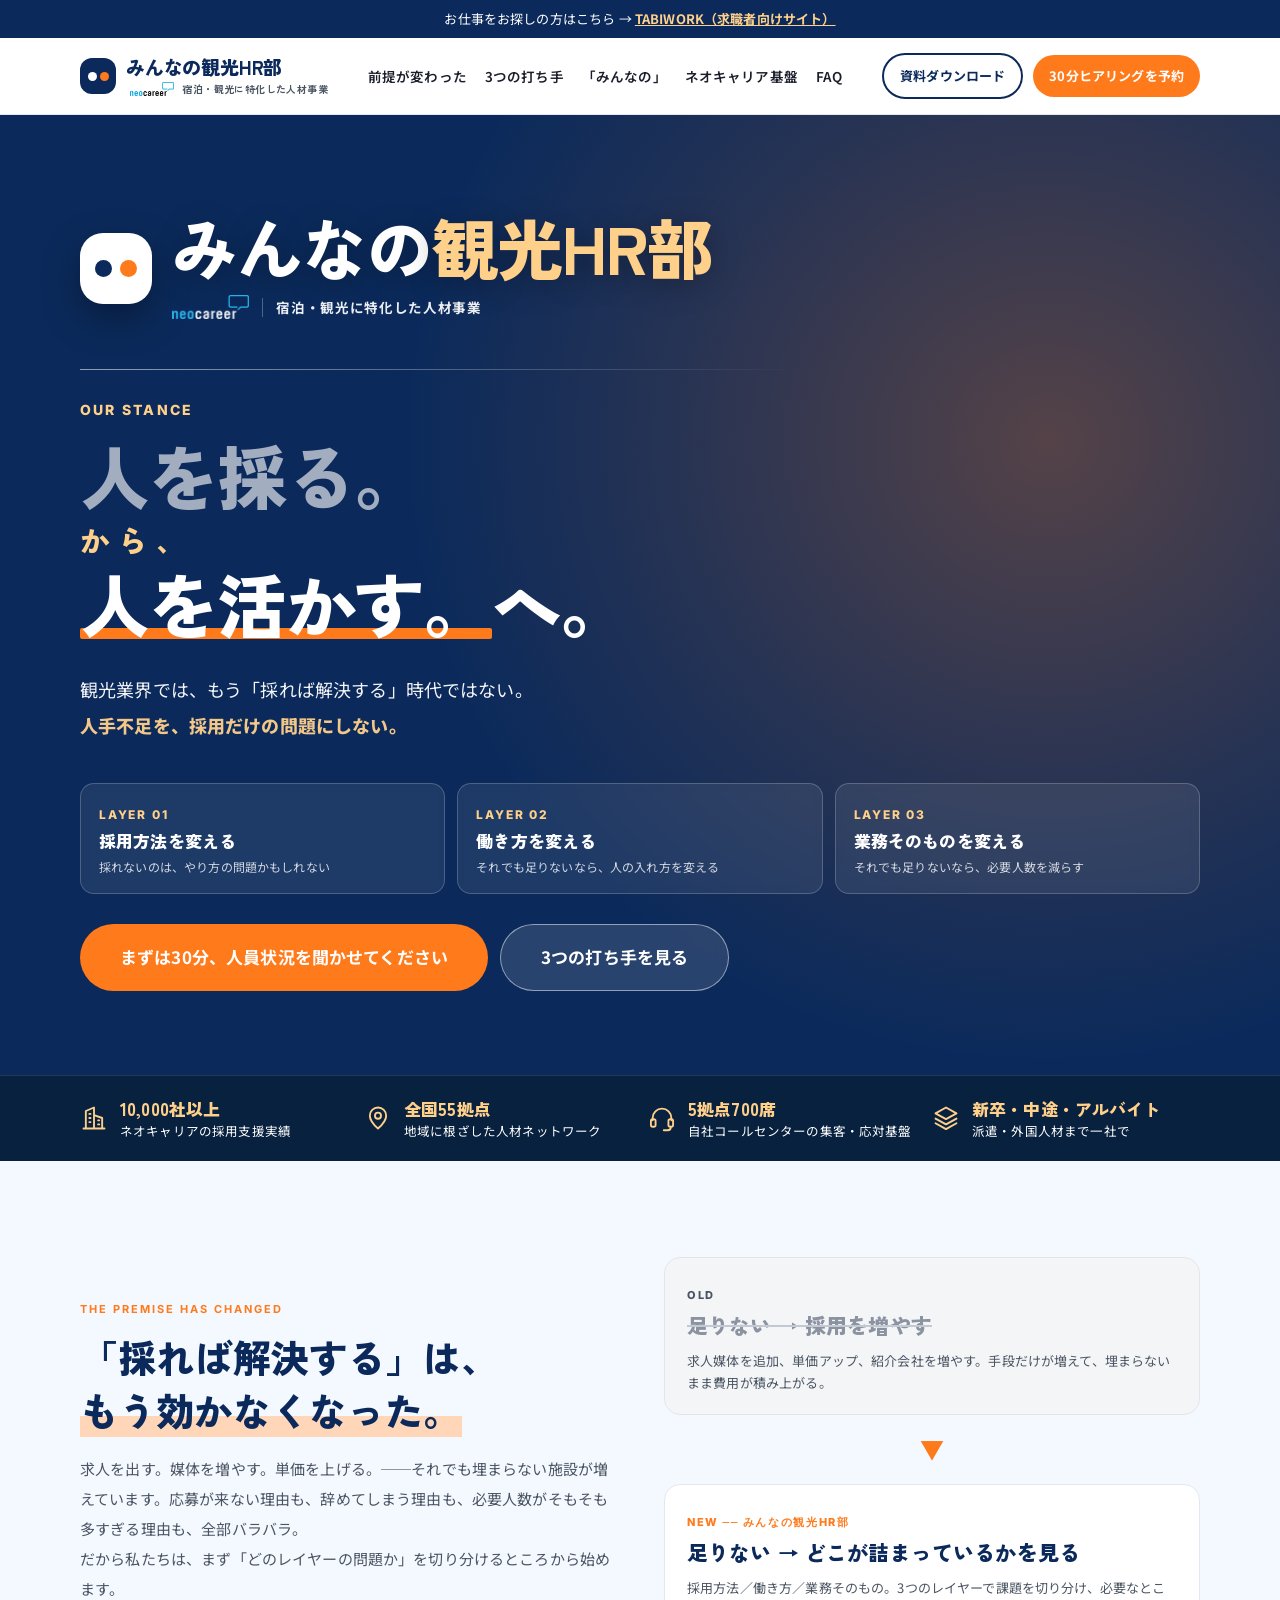
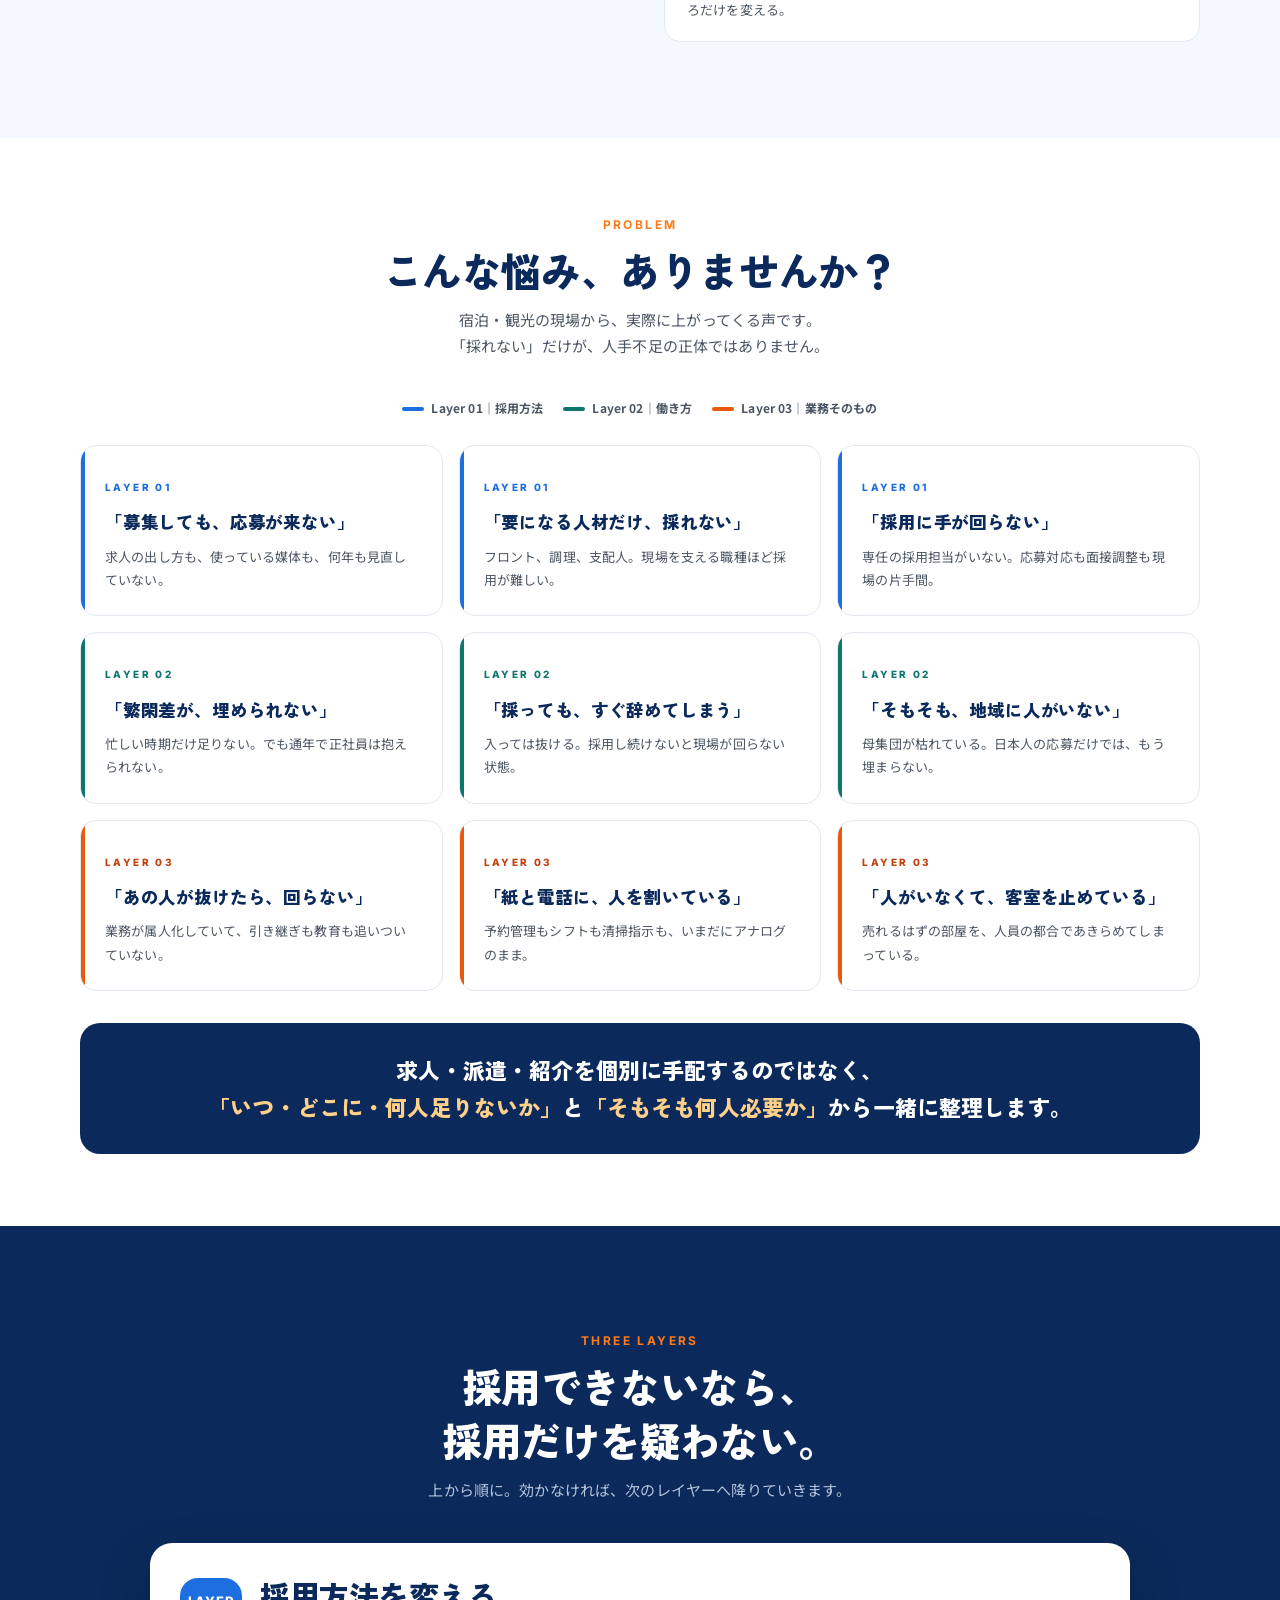
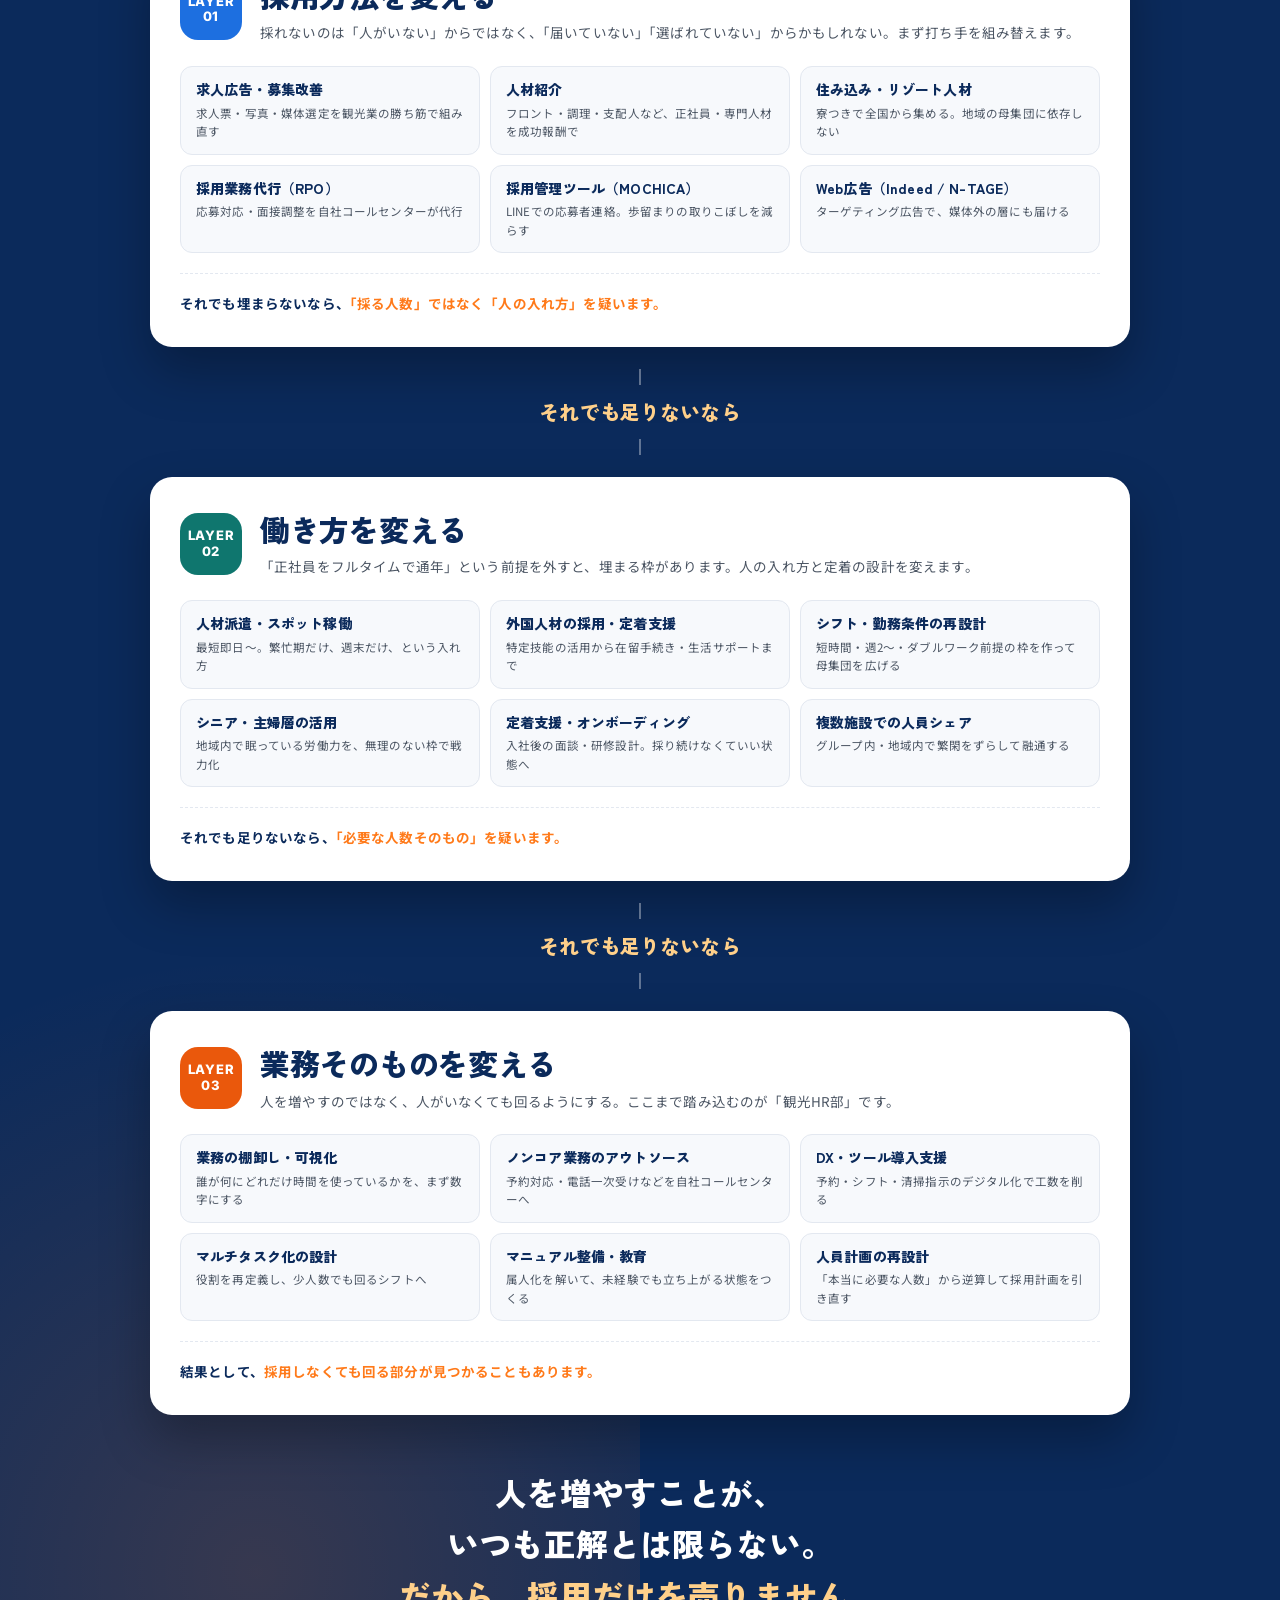
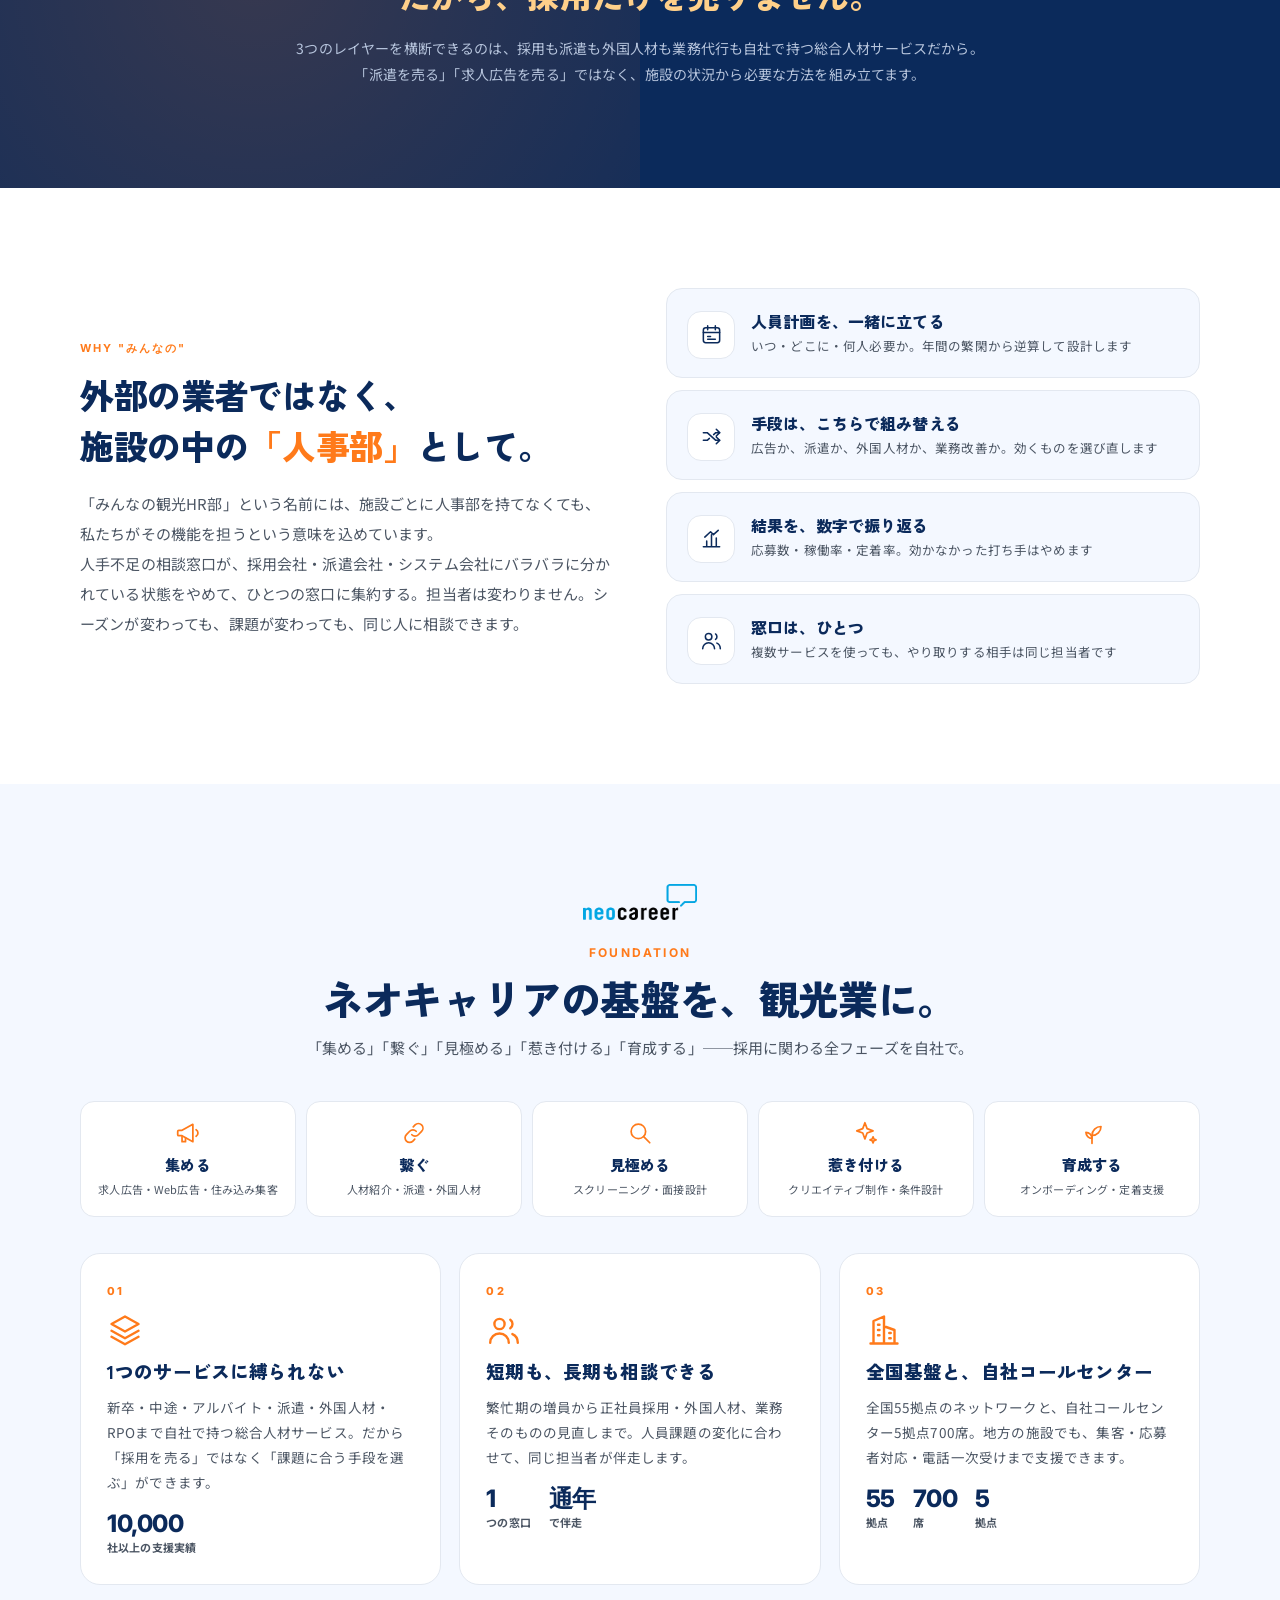
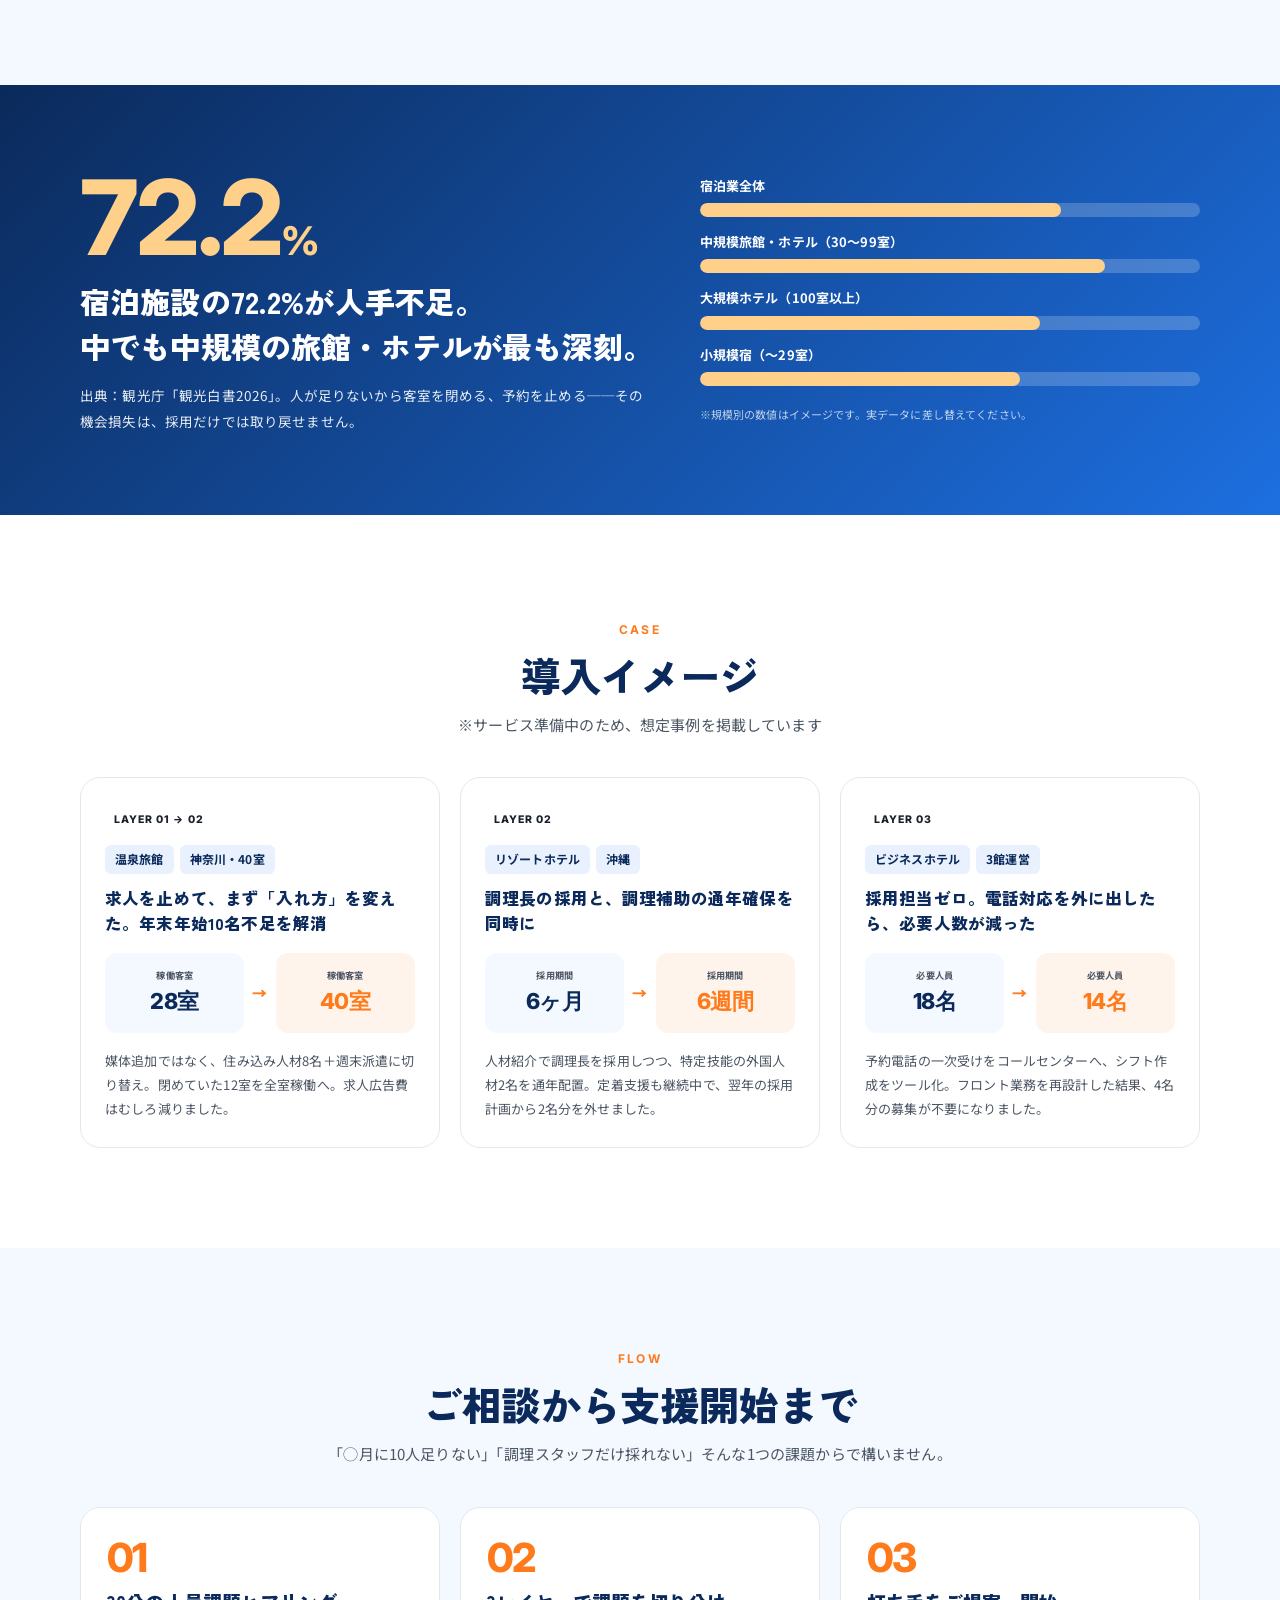
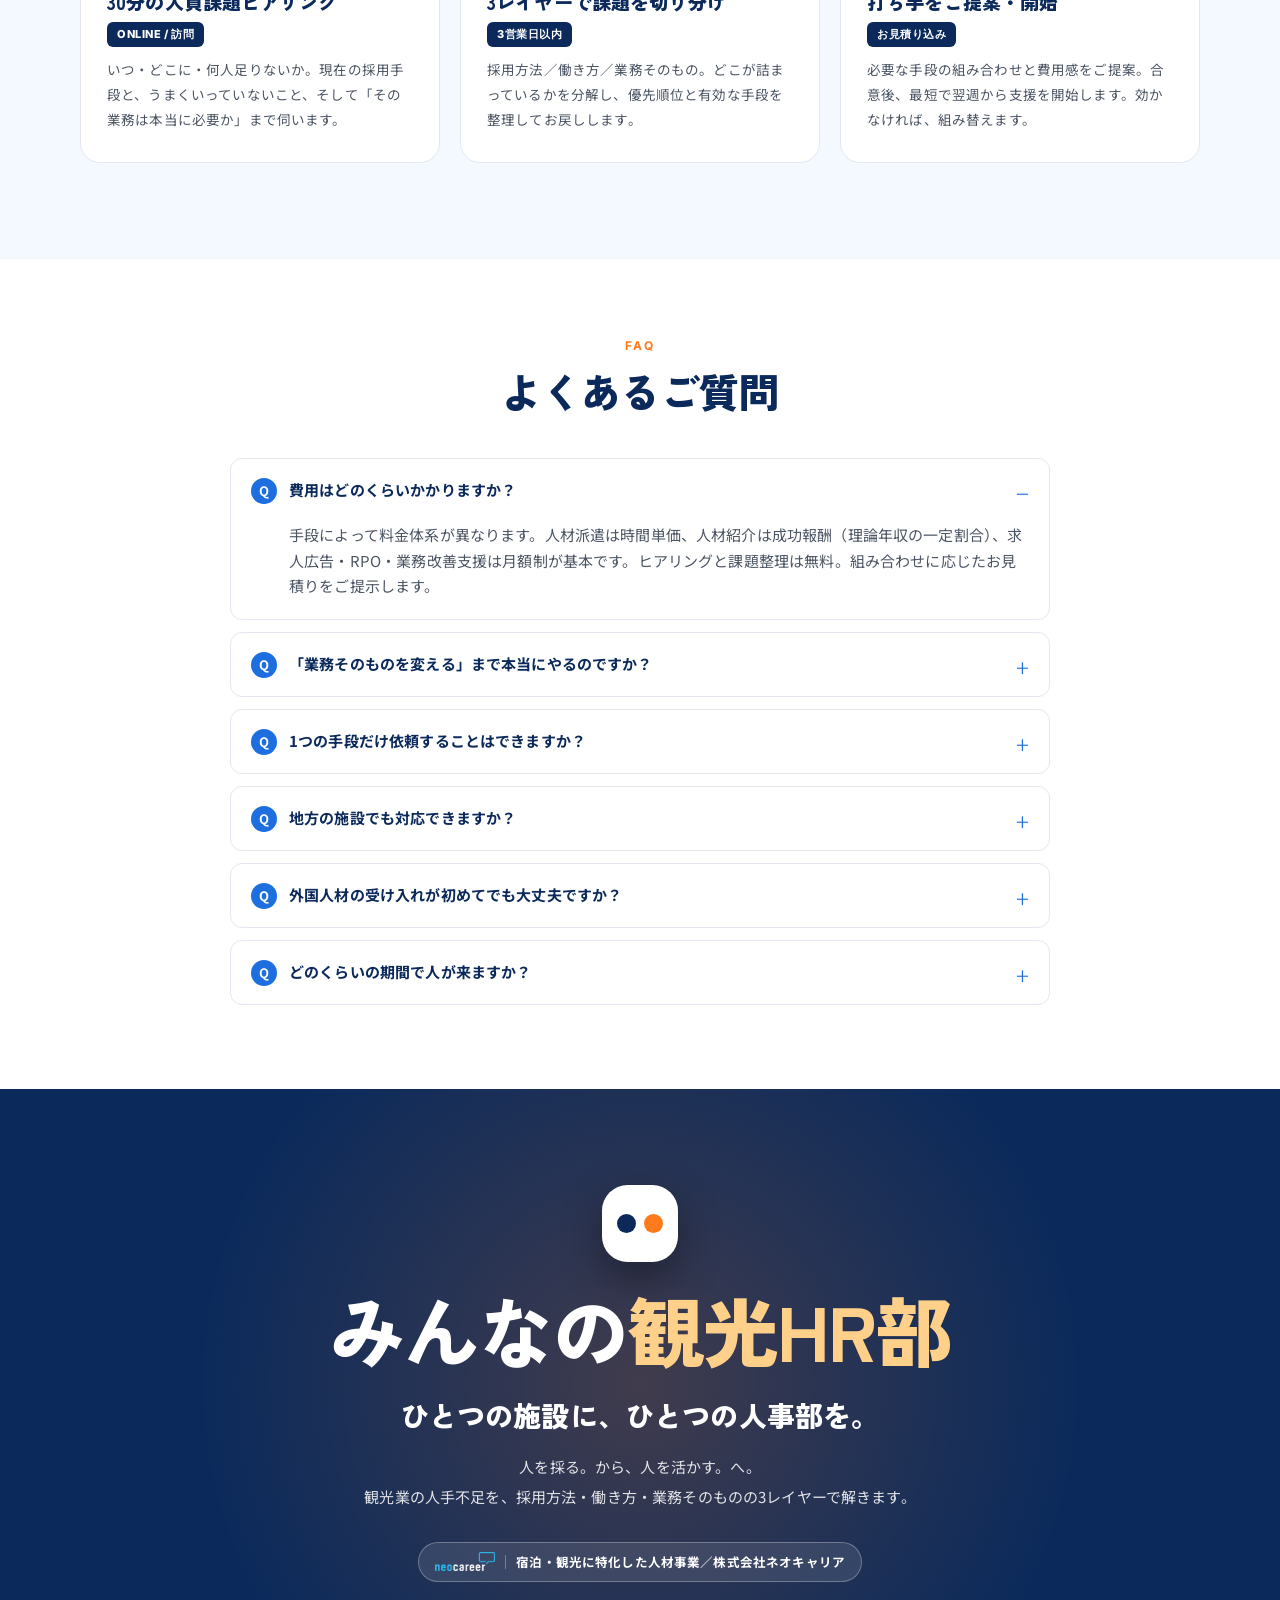
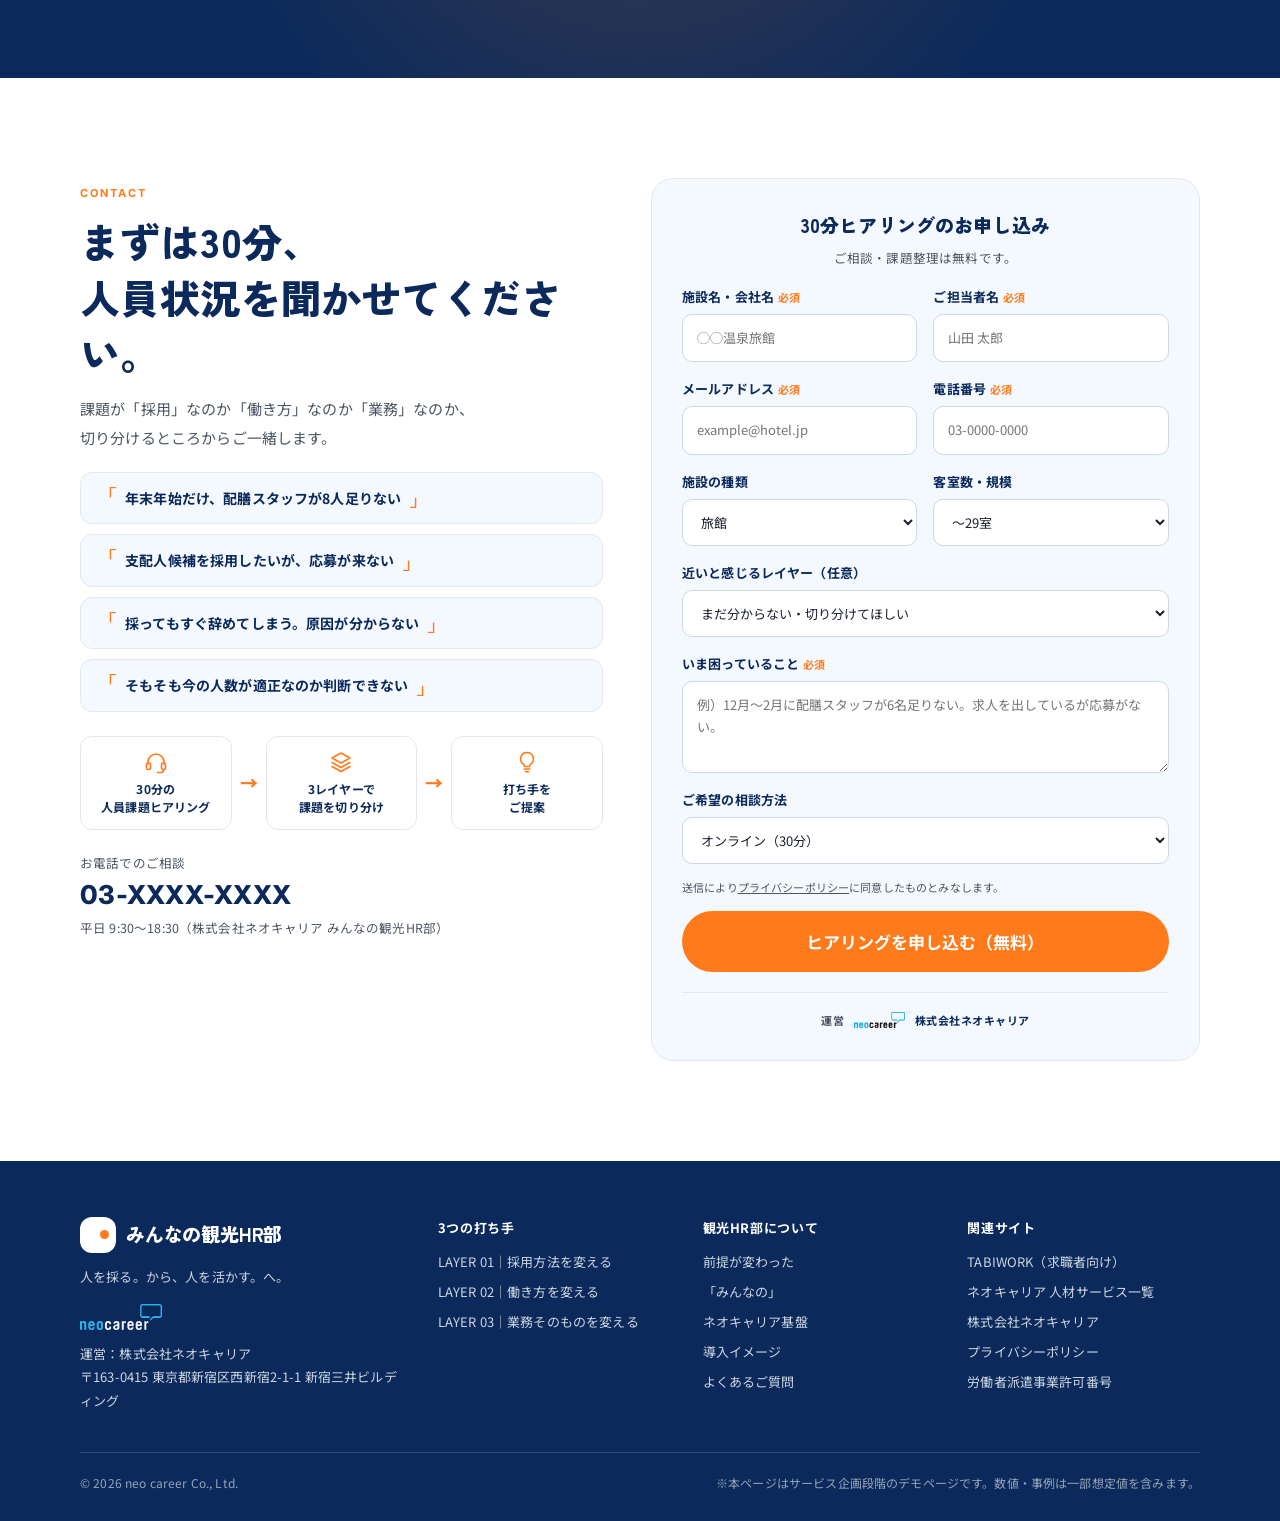
==== commit a3888d88: "両LPにネオキャリアロゴを掲出 - assets/neocareer.png（明るい背景用）と assets/neocareer-white.png（濃い背景用・白抜き＋ブランドシアン）を追加 - T" ====
--- a/business/index.html
+++ b/business/index.html
@@ -22,7 +22,8 @@
 .logo .mark i{width:9px;height:9px;border-radius:50%;background:#fff;display:block}
 .logo .mark i.o{background:var(--orange)}
 .logo b{font-family:var(--disp);font-weight:900;font-size:19px;letter-spacing:-.01em;line-height:1.1}
-.logo b small{display:block;font-size:10px;font-weight:600;color:var(--ink-2);letter-spacing:.04em;margin-top:3px}
+.logo b small{display:flex;align-items:center;gap:8px;font-size:10px;font-weight:600;color:var(--ink-2);letter-spacing:.04em;margin-top:4px}
+.logo b small .nclogo{height:14px}
 .header .wrap{height:76px}
 .header-cta .btn .sm{display:none}
 .header .nav{gap:18px;font-size:13.5px;flex:0 0 auto}
@@ -55,7 +56,9 @@
 .bname{font-family:var(--disp);font-weight:900;font-size:clamp(30px,5.6vw,66px);line-height:1.08;letter-spacing:-.015em;text-shadow:0 6px 30px rgba(0,0,0,.3)}
 .bname em{font-style:normal;color:#ffd08a}
 .btag{display:inline-flex;align-items:center;gap:10px;flex-wrap:wrap;margin-top:clamp(8px,1vw,13px);font-size:clamp(11px,1.1vw,13.5px);font-weight:700;letter-spacing:.05em;opacity:.92}
-.btag b{font-family:var(--en);font-weight:800;letter-spacing:-.02em;background:#fff;color:var(--navy);padding:3px 10px;border-radius:6px;font-size:clamp(11px,1.05vw,13px)}
+.btag .nclogo{height:clamp(19px,1.9vw,25px)}
+.btag{gap:13px}
+.btag .nc-rule{height:clamp(15px,1.5vw,19px);background:#fff}
 .fvline{height:1px;background:linear-gradient(90deg,rgba(255,255,255,.55),rgba(255,255,255,0));margin:clamp(26px,3.4vw,44px) 0 clamp(18px,2.2vw,28px);max-width:720px}
 .fv .kick{font-size:clamp(12px,1.15vw,14px);font-weight:800;letter-spacing:.16em;color:#ffd08a;font-family:var(--en);text-transform:uppercase}
 .fv h1{font-size:clamp(32px,5.8vw,70px);font-weight:900;line-height:1.18;letter-spacing:-.02em;margin:12px 0 0}
@@ -170,6 +173,8 @@
 
 /* ===== 基盤 ===== */
 .base{padding:100px 0;background:var(--sky-2)}
+img.sec-logo{height:36px;display:block;margin:0 auto 18px}
+@media(max-width:560px){img.sec-logo{height:28px}}
 .phases{display:grid;grid-template-columns:repeat(5,1fr);gap:10px;margin-bottom:36px}
 @media(max-width:900px){.phases{grid-template-columns:repeat(3,1fr)}}
 @media(max-width:520px){.phases{grid-template-columns:1fr 1fr}}
@@ -227,6 +232,8 @@
 .step .dur{display:inline-block;font-size:11px;font-weight:800;padding:3px 10px;border-radius:6px;background:var(--navy);color:#fff;margin-bottom:10px;font-family:var(--en);letter-spacing:.05em}
 .step p{font-size:13.5px;color:var(--ink-2);line-height:1.85}
 
+.foot-logo{display:inline-block;margin:16px 0 12px}
+.foot-logo .nclogo{height:26px;opacity:.95}
 /* ===== brand band ===== */
 .brandband{background:var(--navy);color:#fff;padding:96px 0;text-align:center;position:relative;overflow:hidden}
 .brandband::before{content:"";position:absolute;left:50%;top:-40%;width:80%;height:180%;transform:translateX(-50%);background:radial-gradient(circle at 50% 50%,rgba(255,122,26,.22),transparent 60%)}
@@ -239,7 +246,7 @@
 .bb-lead{font-family:var(--disp);font-weight:900;font-size:clamp(18px,2.6vw,28px);margin-top:22px;line-height:1.5}
 .bb-sub{font-size:clamp(13px,1.4vw,15px);line-height:2;opacity:.86;margin-top:16px}
 .bb-badge{display:inline-flex;align-items:center;gap:10px;flex-wrap:wrap;justify-content:center;margin-top:30px;background:rgba(255,255,255,.1);border:1px solid rgba(255,255,255,.28);padding:9px 16px;border-radius:999px;font-size:12.5px;font-weight:700;line-height:1.6}
-.bb-badge b{font-family:var(--en);font-weight:800;letter-spacing:-.02em;background:#fff;color:var(--navy);padding:3px 10px;border-radius:6px;font-size:12px}
+.bb-badge .nclogo{height:19px}
 @media(max-width:640px){.brandband{padding:70px 0}}
 
 /* ===== contact ===== */
@@ -261,6 +268,9 @@
 @media(max-width:560px){.contact-card{padding:22px 18px}}
 .contact-card h3{color:var(--navy);font-size:19px;font-weight:900;text-align:center}
 .contact-card .sub{font-size:12.5px;color:var(--ink-2);text-align:center;margin:6px 0 18px}
+.card-credit{display:flex;align-items:center;justify-content:center;gap:10px;margin-top:20px;padding-top:18px;border-top:1px solid var(--line);font-size:11px;font-weight:700;color:var(--ink-2);letter-spacing:.04em}
+.card-credit .nclogo{height:16px}
+.card-credit .nm{color:var(--navy)}
 
 .fixed-cta{position:fixed;left:0;right:0;bottom:0;z-index:40;background:rgba(255,255,255,.96);backdrop-filter:blur(8px);border-top:1px solid var(--line);padding:10px 16px;display:none;gap:10px}
 .fixed-cta .btn{flex:1;padding:12px}
@@ -291,7 +301,7 @@
 
 <header class="header">
   <div class="wrap">
-    <a class="logo" href="./"><span class="mark"><span><i></i><i class="o"></i></span></span><b>みんなの観光HR部<small>neocareer ── 宿泊・観光に特化した人材事業</small></b></a>
+    <a class="logo" href="./"><span class="mark"><span><i></i><i class="o"></i></span></span><b>みんなの観光HR部<small><img class="nclogo" src="../assets/neocareer.png" alt="neocareer" width="320" height="101">宿泊・観光に特化した人材事業</small></b></a>
     <nav class="nav" id="nav">
       <a href="#shift">前提が変わった</a>
       <a href="#layers">3つの打ち手</a>
@@ -315,7 +325,7 @@
       <span class="bmark"><i></i><i class="o"></i></span>
       <div>
         <div class="bname">みんなの<em>観光HR部</em></div>
-        <div class="btag"><b>neocareer</b>宿泊・観光に特化した人材事業</div>
+        <div class="btag"><img class="nclogo" src="../assets/neocareer-white.png" alt="neocareer" width="320" height="101"><span class="nc-rule"></span>宿泊・観光に特化した人材事業</div>
       </div>
     </div>
     <div class="fvline"></div>
@@ -460,7 +470,7 @@
 <!-- 基盤 -->
 <section class="base" id="base">
   <div class="wrap">
-    <div class="sec-head rv"><span class="en">Foundation</span><h2>ネオキャリアの基盤を、観光業に。</h2><p>「集める」「繋ぐ」「見極める」「惹き付ける」「育成する」──採用に関わる全フェーズを自社で。</p></div>
+    <div class="sec-head rv"><img class="nclogo sec-logo" src="../assets/neocareer.png" alt="株式会社ネオキャリア" width="320" height="101"><span class="en">Foundation</span><h2>ネオキャリアの基盤を、観光業に。</h2><p>「集める」「繋ぐ」「見極める」「惹き付ける」「育成する」──採用に関わる全フェーズを自社で。</p></div>
     <div class="phases rv">
       <div class="phase"><span class="ic"><svg class="i"><use href="#ic-megaphone"/></svg></span><b>集める</b><small>求人広告・Web広告・住み込み集客</small></div>
       <div class="phase"><span class="ic"><svg class="i"><use href="#ic-link"/></svg></span><b>繋ぐ</b><small>人材紹介・派遣・外国人材</small></div>
@@ -540,7 +550,7 @@
     <h2>みんなの<em>観光HR部</em></h2>
     <p class="bb-lead">ひとつの施設に、ひとつの人事部を。</p>
     <p class="bb-sub">人を採る。から、人を活かす。へ。<br>観光業の人手不足を、採用方法・働き方・業務そのものの3レイヤーで解きます。</p>
-    <div class="bb-badge"><b>neocareer</b>宿泊・観光に特化した人材事業／株式会社ネオキャリア</div>
+    <div class="bb-badge"><img class="nclogo" src="../assets/neocareer-white.png" alt="neocareer" width="320" height="101"><span class="nc-rule"></span>宿泊・観光に特化した人材事業／株式会社ネオキャリア</div>
   </div>
 </section>
 
@@ -579,6 +589,7 @@
         <button class="btn btn-primary btn-lg" style="width:100%" type="submit">ヒアリングを申し込む（無料）</button>
       </form>
       <div class="thanks" id="thanks">お申し込みありがとうございます。<small>担当者より1営業日以内にご連絡します。<br>※このページはデモです。実際の送信は行われていません。</small></div>
+      <div class="card-credit"><span>運営</span><img class="nclogo" src="../assets/neocareer.png" alt="neocareer" width="320" height="101"><span class="nm">株式会社ネオキャリア</span></div>
     </div>
   </div>
 </section>
@@ -586,7 +597,7 @@
 <footer class="footer">
   <div class="wrap">
     <div class="footer-grid">
-      <div><a class="logo" href="./"><span class="mark"><span><i></i><i class="o"></i></span></span><b style="color:#fff">みんなの観光HR部</b></a><p style="margin-top:12px;line-height:1.8">人を採る。から、人を活かす。へ。<br>運営：株式会社ネオキャリア<br>〒163-0415 東京都新宿区西新宿2-1-1 新宿三井ビルディング</p></div>
+      <div><a class="logo" href="./"><span class="mark"><span><i></i><i class="o"></i></span></span><b style="color:#fff">みんなの観光HR部</b></a><p style="margin-top:12px;line-height:1.8">人を採る。から、人を活かす。へ。</p><a href="https://www.neo-career.co.jp/" target="_blank" rel="noopener" class="foot-logo"><img class="nclogo" src="../assets/neocareer-white.png" alt="株式会社ネオキャリア" width="320" height="101"></a><p style="line-height:1.8">運営：株式会社ネオキャリア<br>〒163-0415 東京都新宿区西新宿2-1-1 新宿三井ビルディング</p></div>
       <div><h4>3つの打ち手</h4><ul><li><a href="#layers">LAYER 01｜採用方法を変える</a></li><li><a href="#layers">LAYER 02｜働き方を変える</a></li><li><a href="#layers">LAYER 03｜業務そのものを変える</a></li></ul></div>
       <div><h4>観光HR部について</h4><ul><li><a href="#shift">前提が変わった</a></li><li><a href="#minna">「みんなの」</a></li><li><a href="#base">ネオキャリア基盤</a></li><li><a href="#cases">導入イメージ</a></li><li><a href="#faq">よくあるご質問</a></li></ul></div>
       <div><h4>関連サイト</h4><ul><li><a href="../">TABIWORK（求職者向け）</a></li><li><a href="https://www.neo-career.co.jp/humanresource/" target="_blank" rel="noopener">ネオキャリア 人材サービス一覧</a></li><li><a href="https://www.neo-career.co.jp/" target="_blank" rel="noopener">株式会社ネオキャリア</a></li><li><a href="#">プライバシーポリシー</a></li><li><a href="#">労働者派遣事業許可番号</a></li></ul></div>
--- a/assets/common.css
+++ b/assets/common.css
@@ -86,3 +86,8 @@
 .req{color:var(--orange);font-size:11px;margin-left:4px}
 .thanks{display:none;text-align:center;padding:40px 20px;color:var(--navy);font-weight:700;font-size:18px}
 .thanks small{display:block;font-weight:400;color:var(--ink-2);font-size:14px;margin-top:8px}
+/* ===== neocareer logo ===== */
+img.nclogo{display:inline-block;width:auto;height:20px;vertical-align:middle;flex:0 0 auto}
+.nc-credit{display:inline-flex;align-items:center;gap:10px;flex-wrap:wrap;font-size:11.5px;font-weight:700;letter-spacing:.02em;line-height:1.5}
+.nc-credit img.nclogo{height:16px}
+.nc-rule{display:inline-block;width:1px;height:14px;background:currentColor;opacity:.3;flex:0 0 auto}
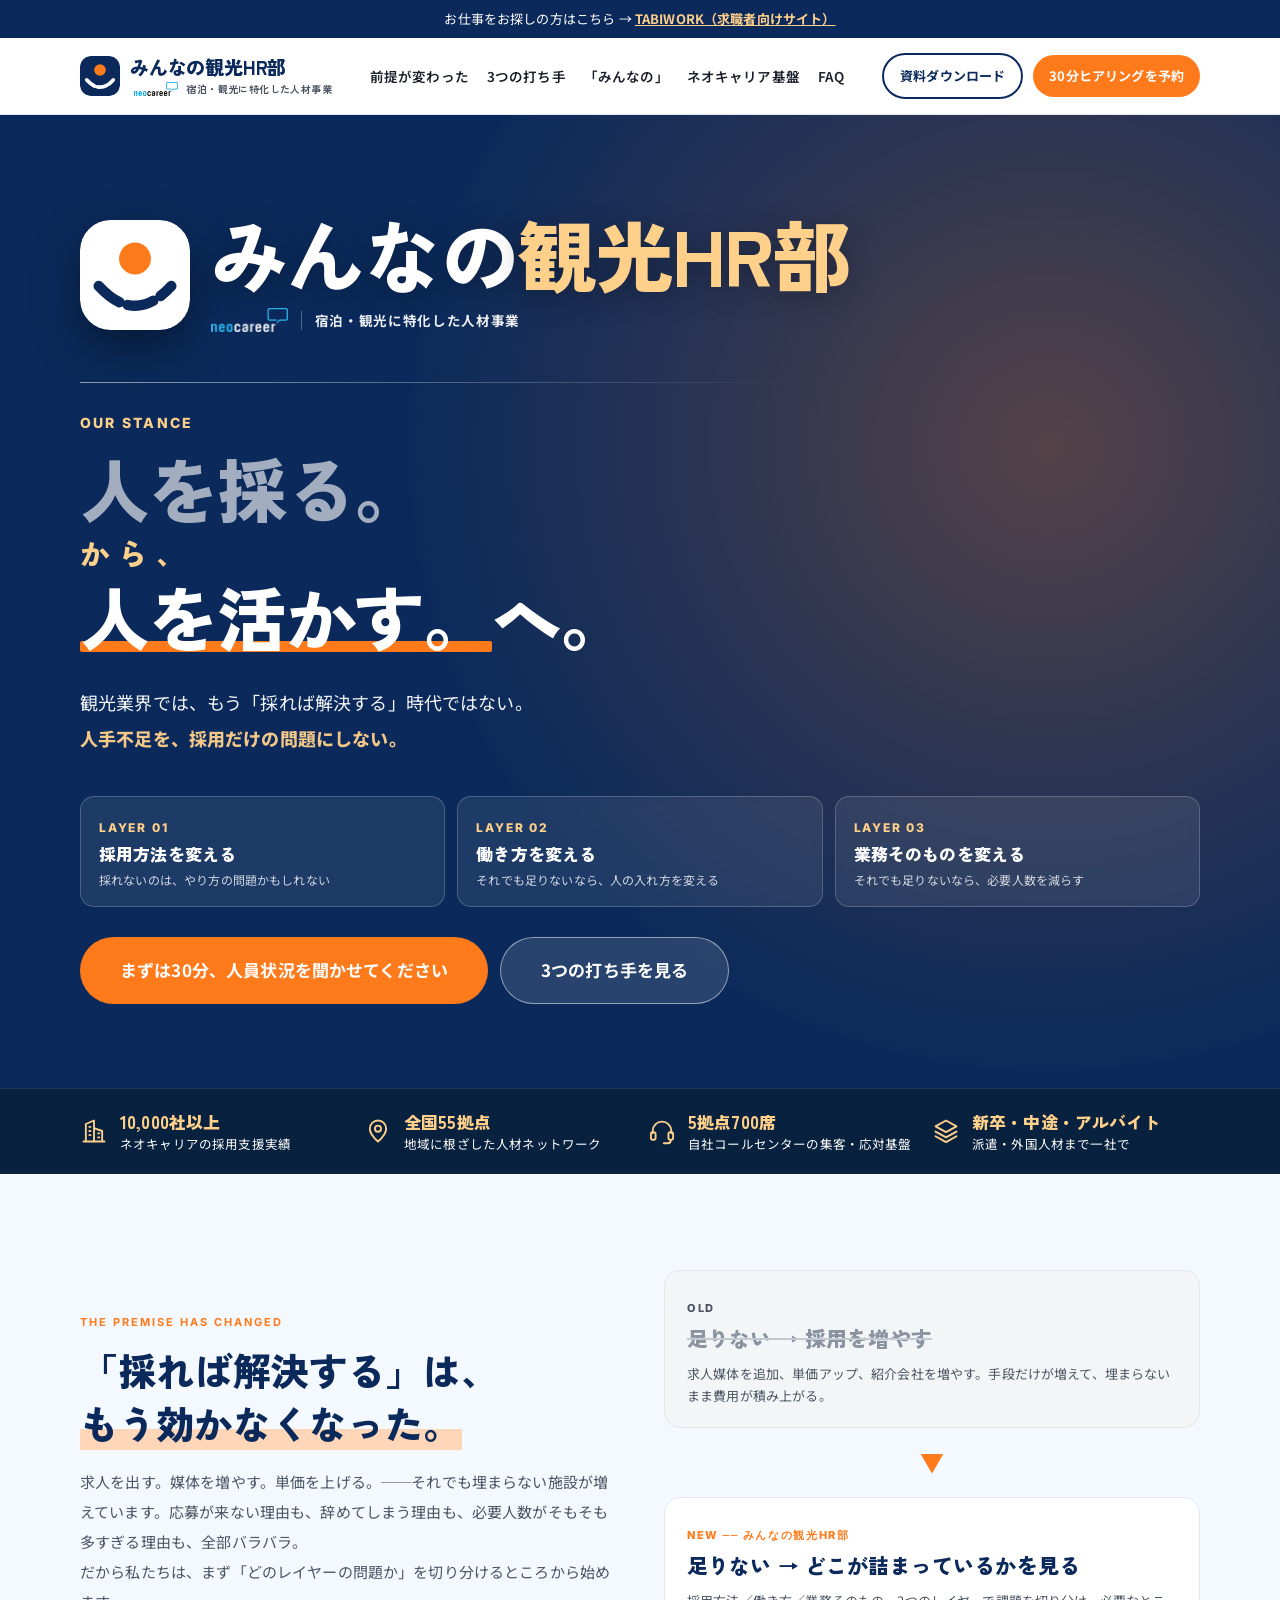
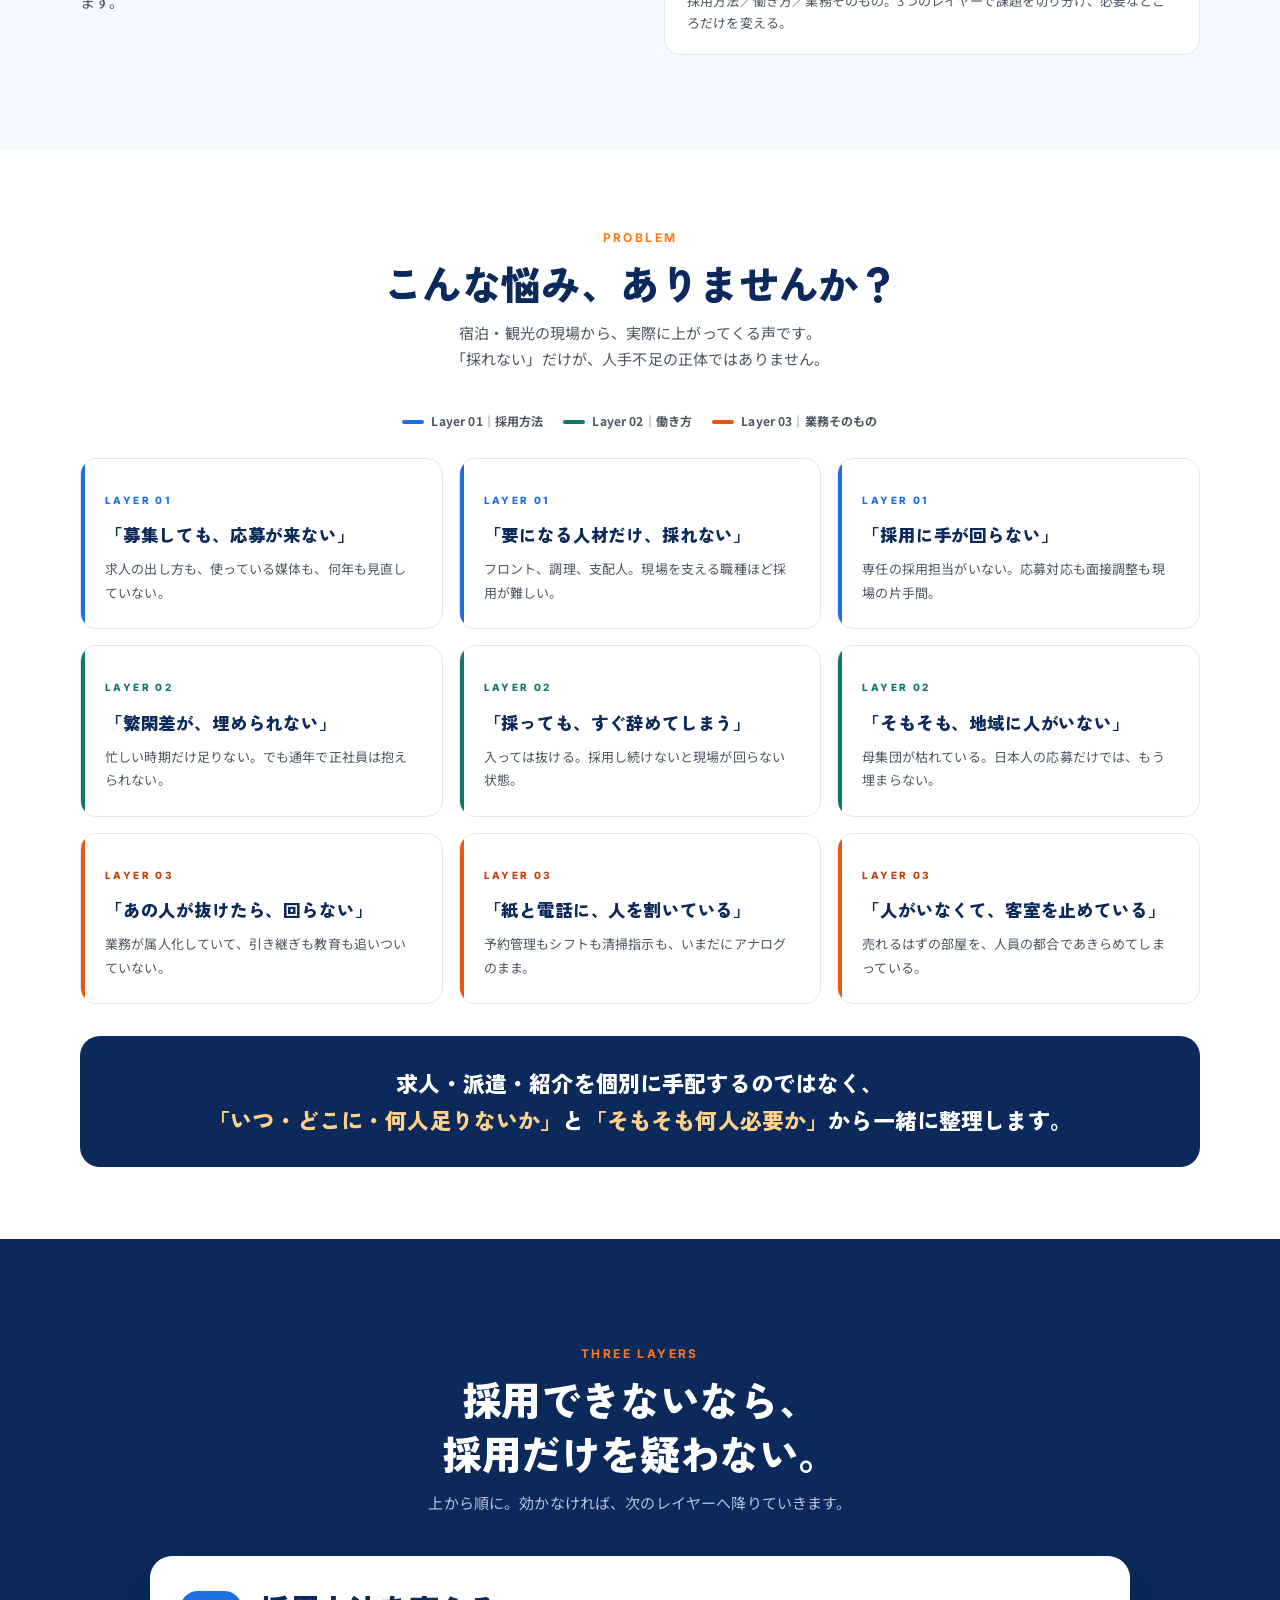
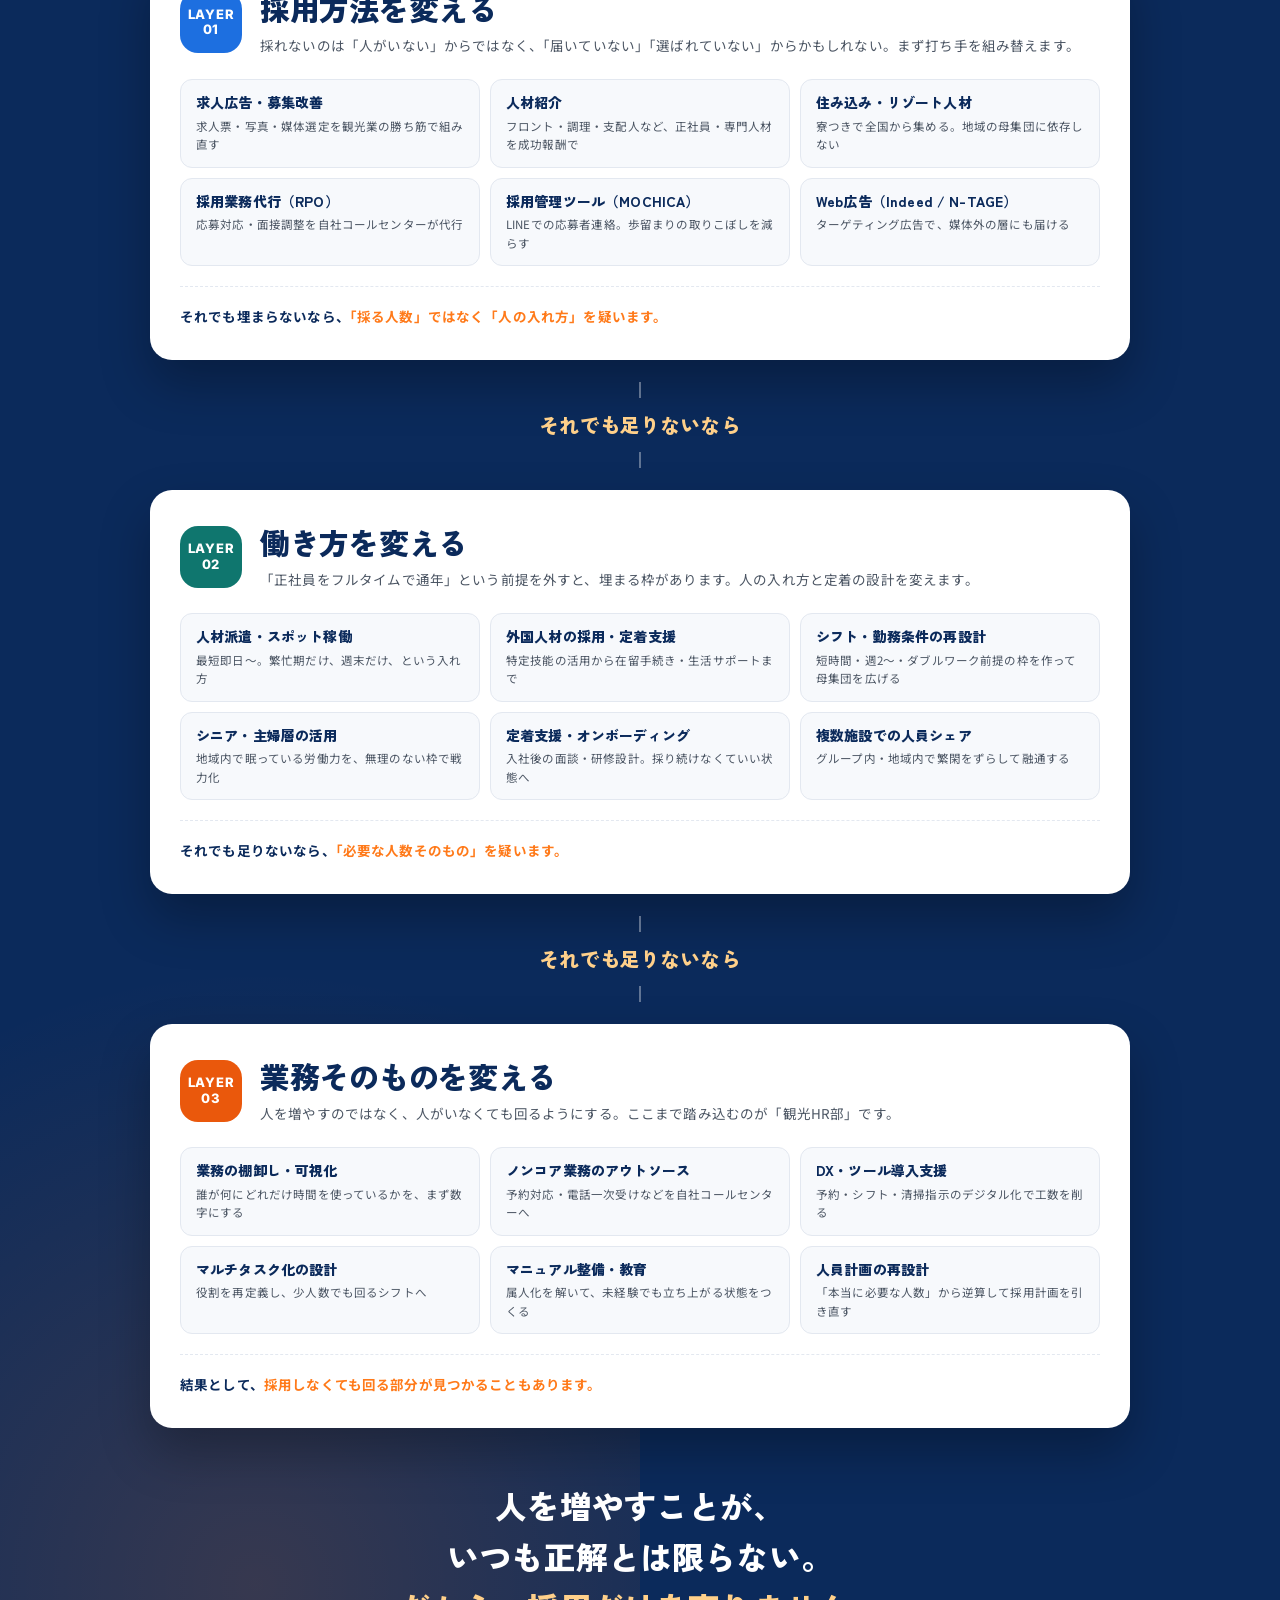
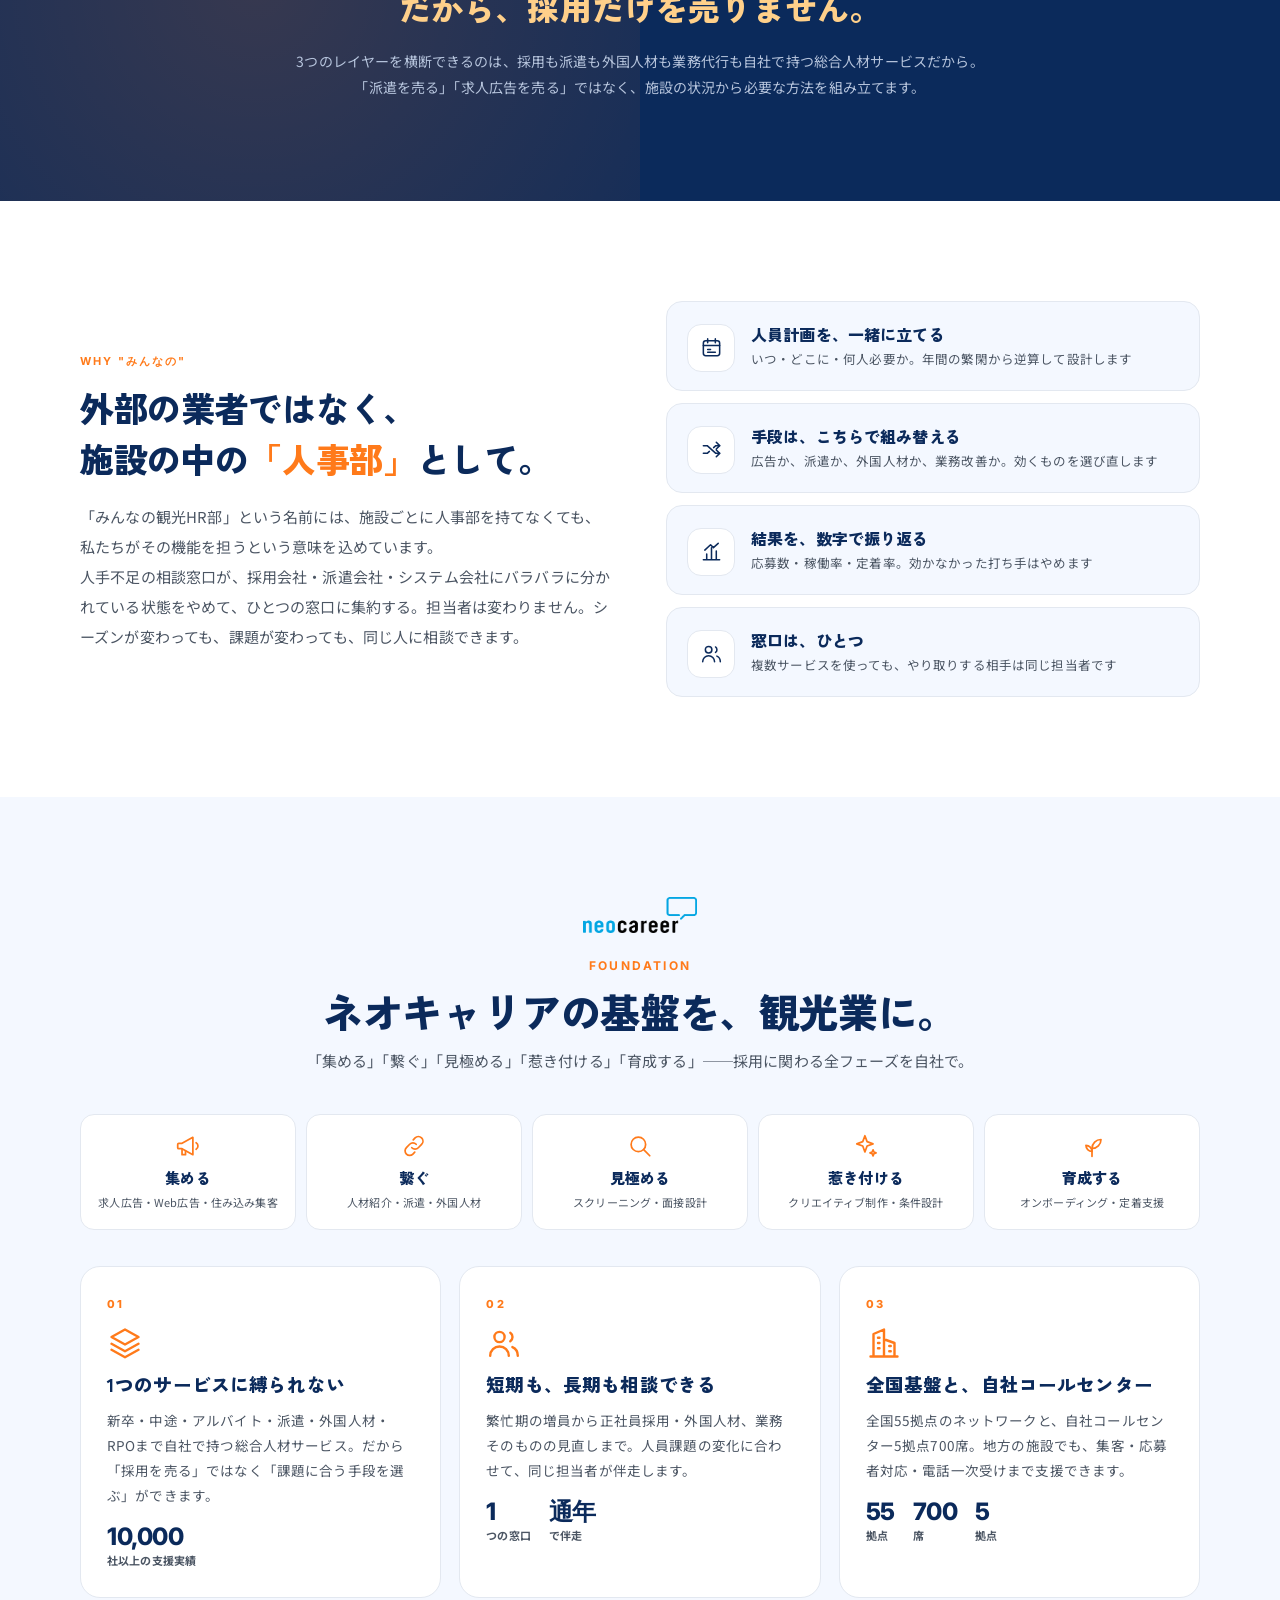
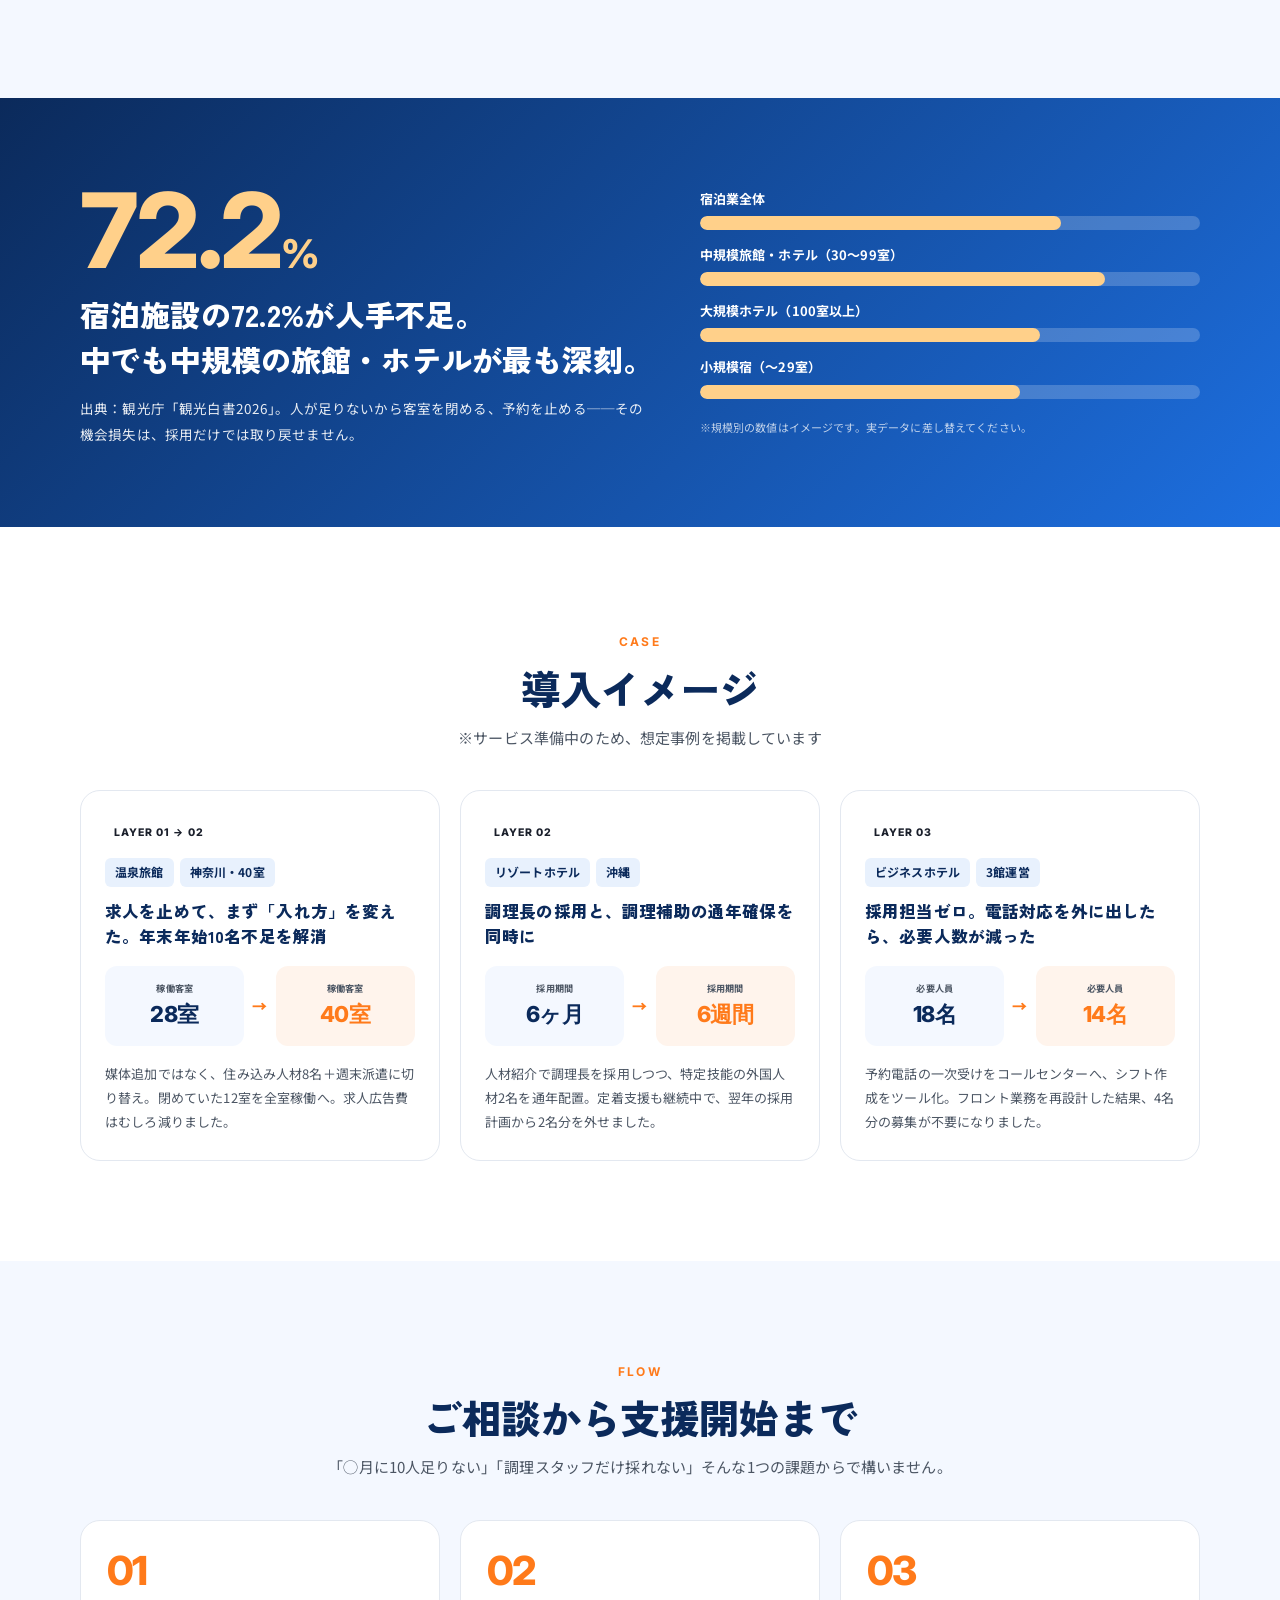
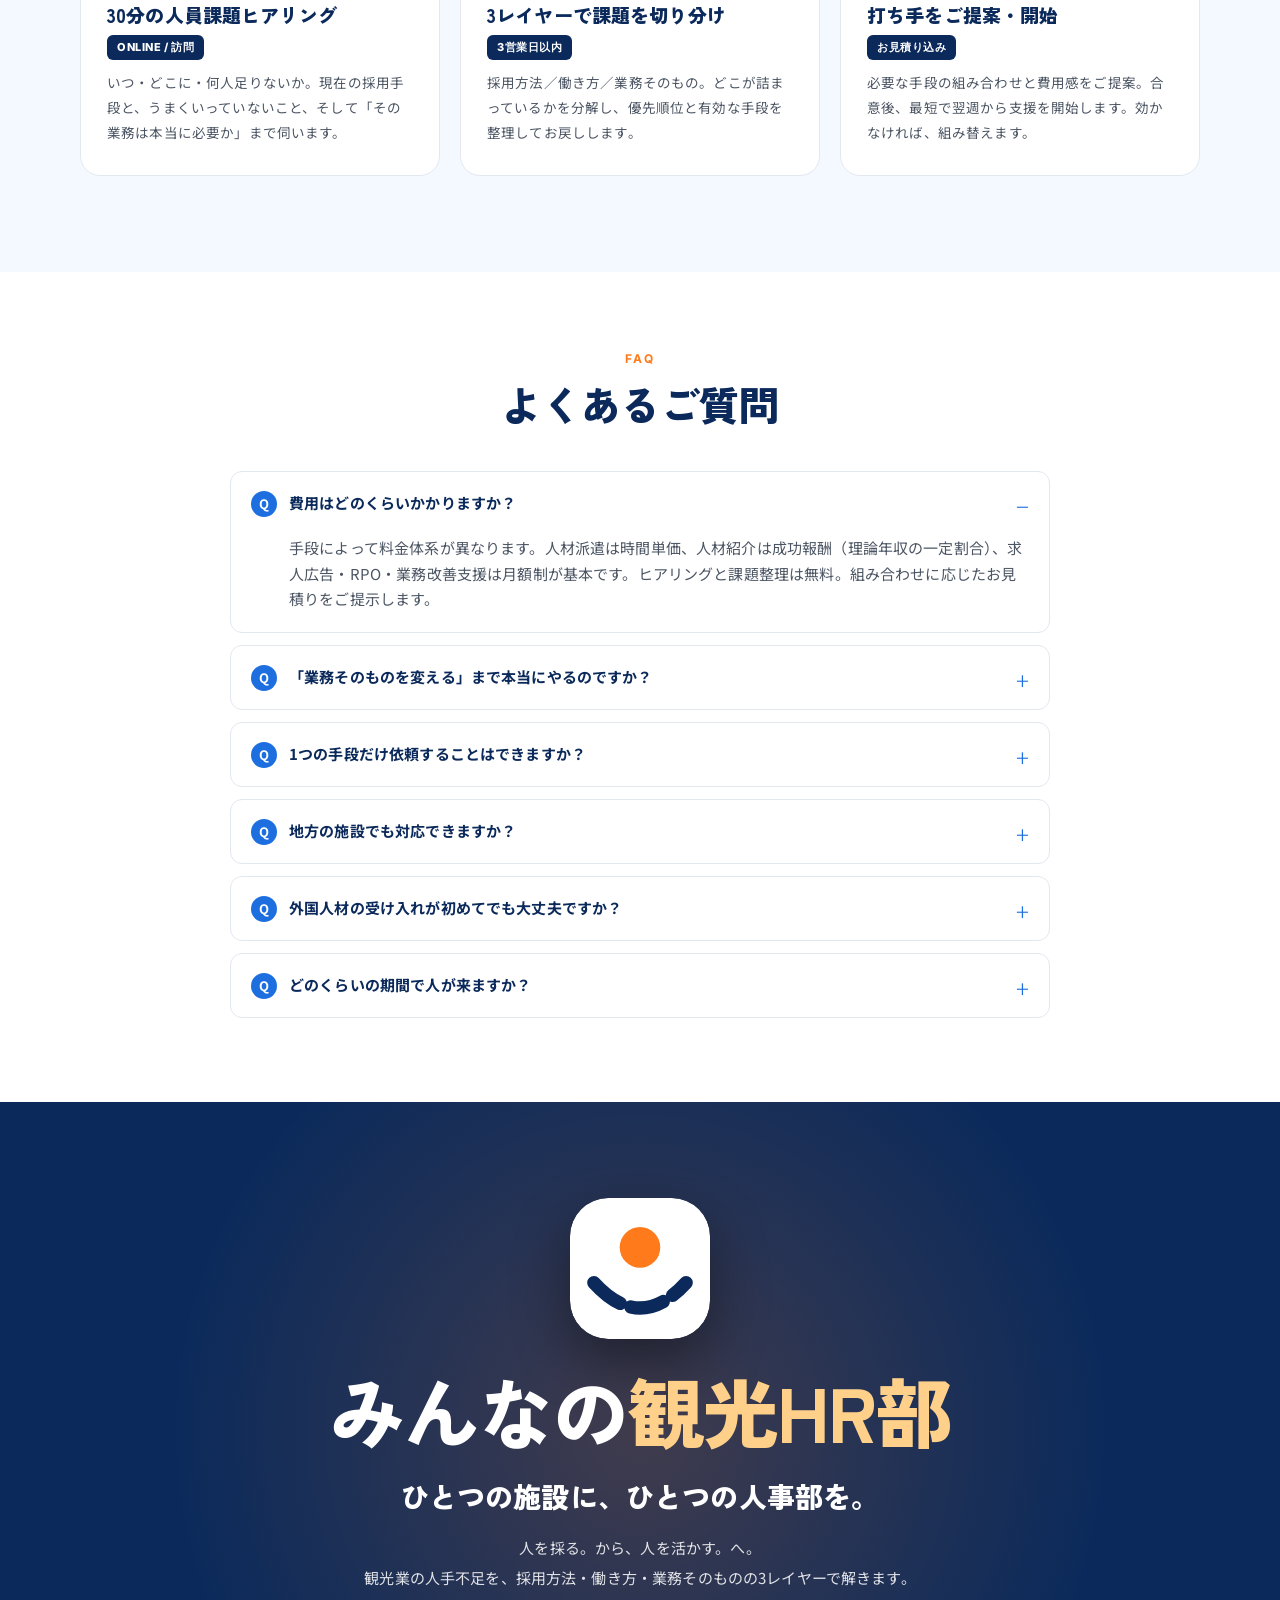
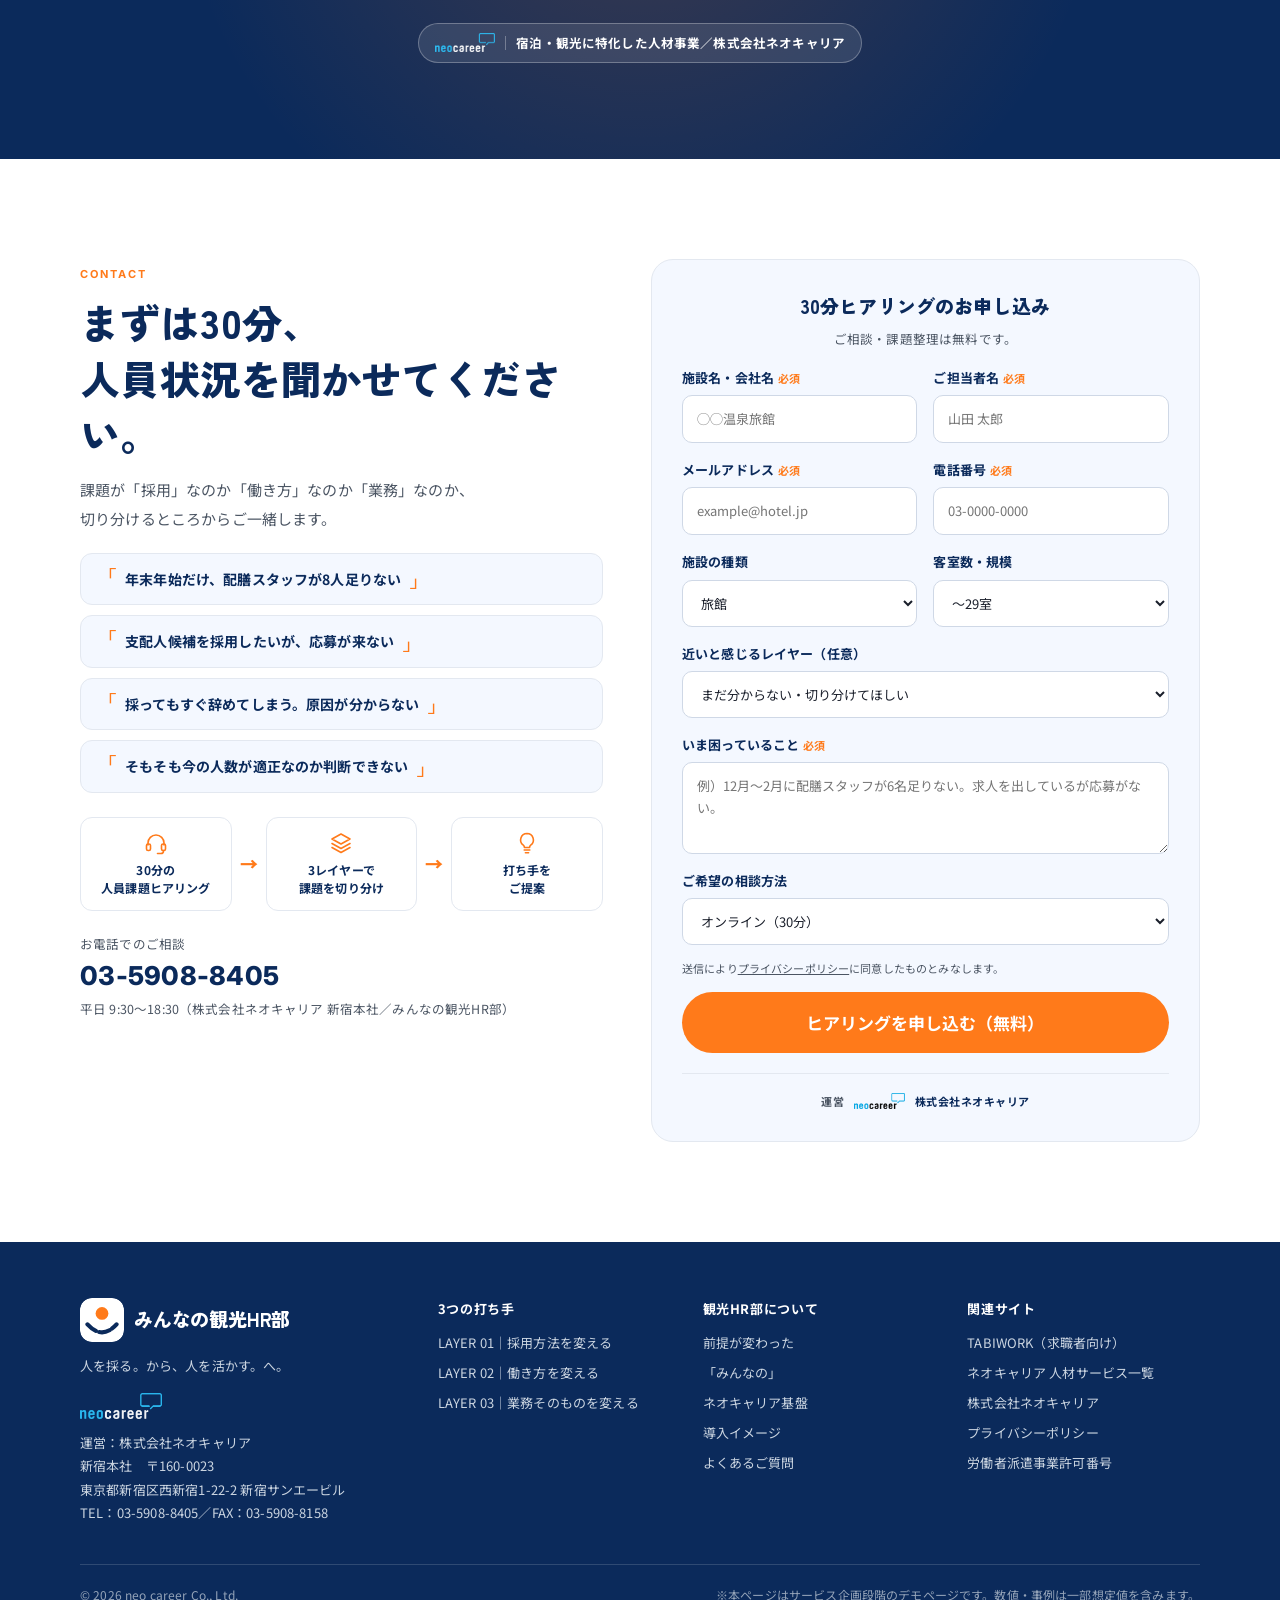
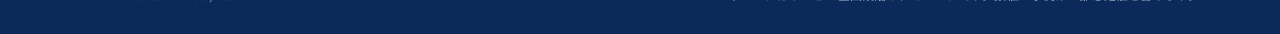
==== commit 2b8b4c32: "求職者LPのFVをリゾート仕様に刷新／会社情報修正／観光HR部ロゴを新設 - TABIWORK FV: メイン写真をビーチ系に差し替え、トロピカルグラデーション＋   夕陽グロー＋ヤシの葉シルエットで" ====
--- a/business/index.html
+++ b/business/index.html
@@ -28,6 +28,8 @@
 .header-cta .btn .sm{display:none}
 .header .nav{gap:18px;font-size:13.5px;flex:0 0 auto}
 .header .logo{flex:0 0 auto}
+.logo img.mm{width:40px;height:40px;border-radius:11px;flex:0 0 auto}
+.footer .logo img.mm{width:44px;height:44px;border-radius:12px}
 .header-cta{flex:0 0 auto}
 .header-cta .btn-sm{padding:10px 16px}
 @media(max-width:1260px){.logo b small{display:none}.logo b{font-size:20px}}
@@ -50,10 +52,10 @@
 .fv .wrap{position:relative;z-index:1}
 @media(max-width:640px){.fv{padding:64px 0 60px}}
 .brandlock{display:flex;align-items:center;gap:clamp(14px,1.6vw,22px)}
-.bmark{width:clamp(52px,5.6vw,76px);height:clamp(52px,5.6vw,76px);border-radius:clamp(16px,1.8vw,24px);background:#fff;display:flex;align-items:center;justify-content:center;gap:clamp(5px,.6vw,8px);flex:0 0 auto;box-shadow:0 14px 36px rgba(0,0,0,.34)}
-.bmark i{width:clamp(12px,1.35vw,18px);height:clamp(12px,1.35vw,18px);border-radius:50%;background:var(--navy);display:block}
-.bmark i.o{background:var(--orange)}
-.bname{font-family:var(--disp);font-weight:900;font-size:clamp(30px,5.6vw,66px);line-height:1.08;letter-spacing:-.015em;text-shadow:0 6px 30px rgba(0,0,0,.3)}
+img.bmark{width:clamp(74px,8.6vw,124px);height:clamp(74px,8.6vw,124px);border-radius:clamp(20px,2.4vw,34px);flex:0 0 auto;display:block;box-shadow:0 18px 46px rgba(0,0,0,.40)}
+
+
+.bname{font-family:var(--disp);font-weight:900;font-size:clamp(32px,6.4vw,78px);line-height:1.08;letter-spacing:-.015em;text-shadow:0 6px 30px rgba(0,0,0,.3)}
 .bname em{font-style:normal;color:#ffd08a}
 .btag{display:inline-flex;align-items:center;gap:10px;flex-wrap:wrap;margin-top:clamp(8px,1vw,13px);font-size:clamp(11px,1.1vw,13.5px);font-weight:700;letter-spacing:.05em;opacity:.92}
 .btag .nclogo{height:clamp(19px,1.9vw,25px)}
@@ -238,9 +240,9 @@
 .brandband{background:var(--navy);color:#fff;padding:96px 0;text-align:center;position:relative;overflow:hidden}
 .brandband::before{content:"";position:absolute;left:50%;top:-40%;width:80%;height:180%;transform:translateX(-50%);background:radial-gradient(circle at 50% 50%,rgba(255,122,26,.22),transparent 60%)}
 .brandband .wrap{position:relative;z-index:1}
-.bb-mark{width:clamp(56px,6vw,80px);height:clamp(56px,6vw,80px);border-radius:clamp(18px,2vw,26px);background:#fff;display:flex;align-items:center;justify-content:center;gap:clamp(6px,.7vw,9px);margin:0 auto 26px;box-shadow:0 16px 40px rgba(0,0,0,.36)}
-.bb-mark i{width:clamp(13px,1.5vw,19px);height:clamp(13px,1.5vw,19px);border-radius:50%;background:var(--navy);display:block}
-.bb-mark i.o{background:var(--orange)}
+img.bb-mark{width:clamp(96px,11vw,152px);height:clamp(96px,11vw,152px);border-radius:clamp(26px,3vw,42px);display:block;margin:0 auto 30px;box-shadow:0 22px 56px rgba(0,0,0,.42)}
+
+
 .brandband h2{font-family:var(--disp);font-weight:900;font-size:clamp(34px,6.4vw,76px);line-height:1.1;letter-spacing:-.02em}
 .brandband h2 em{font-style:normal;color:#ffd08a}
 .bb-lead{font-family:var(--disp);font-weight:900;font-size:clamp(18px,2.6vw,28px);margin-top:22px;line-height:1.5}
@@ -301,7 +303,7 @@
 
 <header class="header">
   <div class="wrap">
-    <a class="logo" href="./"><span class="mark"><span><i></i><i class="o"></i></span></span><b>みんなの観光HR部<small><img class="nclogo" src="../assets/neocareer.png" alt="neocareer" width="320" height="101">宿泊・観光に特化した人材事業</small></b></a>
+    <a class="logo" href="./"><img class="mm" src="../assets/minna-mark.svg" alt="" width="100" height="100"><b>みんなの観光HR部<small><img class="nclogo" src="../assets/neocareer.png" alt="neocareer" width="320" height="101">宿泊・観光に特化した人材事業</small></b></a>
     <nav class="nav" id="nav">
       <a href="#shift">前提が変わった</a>
       <a href="#layers">3つの打ち手</a>
@@ -322,7 +324,7 @@
   <div class="bg"></div>
   <div class="wrap">
     <div class="brandlock">
-      <span class="bmark"><i></i><i class="o"></i></span>
+      <img class="bmark" src="../assets/minna-mark-light.svg" alt="みんなの観光HR部" width="100" height="100">
       <div>
         <div class="bname">みんなの<em>観光HR部</em></div>
         <div class="btag"><img class="nclogo" src="../assets/neocareer-white.png" alt="neocareer" width="320" height="101"><span class="nc-rule"></span>宿泊・観光に特化した人材事業</div>
@@ -546,7 +548,7 @@
 <!-- brand band -->
 <section class="brandband">
   <div class="wrap rv">
-    <span class="bb-mark"><i></i><i class="o"></i></span>
+    <img class="bb-mark" src="../assets/minna-mark-light.svg" alt="みんなの観光HR部" width="100" height="100">
     <h2>みんなの<em>観光HR部</em></h2>
     <p class="bb-lead">ひとつの施設に、ひとつの人事部を。</p>
     <p class="bb-sub">人を採る。から、人を活かす。へ。<br>観光業の人手不足を、採用方法・働き方・業務そのものの3レイヤーで解きます。</p>
@@ -568,7 +570,7 @@
         <div>そもそも今の人数が適正なのか判断できない</div>
       </div>
       <div class="flow3"><div><i><svg class="i"><use href="#ic-headset"/></svg></i>30分の<br>人員課題ヒアリング</div><span>→</span><div><i><svg class="i"><use href="#ic-layers"/></svg></i>3レイヤーで<br>課題を切り分け</div><span>→</span><div><i><svg class="i"><use href="#ic-bulb"/></svg></i>打ち手を<br>ご提案</div></div>
-      <div class="tel">お電話でのご相談<b>03-XXXX-XXXX</b>平日 9:30〜18:30（株式会社ネオキャリア みんなの観光HR部）</div>
+      <div class="tel">お電話でのご相談<b>03-5908-8405</b>平日 9:30〜18:30（株式会社ネオキャリア 新宿本社／みんなの観光HR部）</div>
     </div>
     <div class="contact-card rv">
       <form id="ctForm">
@@ -597,7 +599,7 @@
 <footer class="footer">
   <div class="wrap">
     <div class="footer-grid">
-      <div><a class="logo" href="./"><span class="mark"><span><i></i><i class="o"></i></span></span><b style="color:#fff">みんなの観光HR部</b></a><p style="margin-top:12px;line-height:1.8">人を採る。から、人を活かす。へ。</p><a href="https://www.neo-career.co.jp/" target="_blank" rel="noopener" class="foot-logo"><img class="nclogo" src="../assets/neocareer-white.png" alt="株式会社ネオキャリア" width="320" height="101"></a><p style="line-height:1.8">運営：株式会社ネオキャリア<br>〒163-0415 東京都新宿区西新宿2-1-1 新宿三井ビルディング</p></div>
+      <div><a class="logo" href="./"><img class="mm" src="../assets/minna-mark-light.svg" alt="" width="100" height="100"><b style="color:#fff">みんなの観光HR部</b></a><p style="margin-top:12px;line-height:1.8">人を採る。から、人を活かす。へ。</p><a href="https://www.neo-career.co.jp/" target="_blank" rel="noopener" class="foot-logo"><img class="nclogo" src="../assets/neocareer-white.png" alt="株式会社ネオキャリア" width="320" height="101"></a><p style="line-height:1.8">運営：株式会社ネオキャリア<br>新宿本社　〒160-0023<br>東京都新宿区西新宿1-22-2 新宿サンエービル<br>TEL：03-5908-8405／FAX：03-5908-8158</p></div>
       <div><h4>3つの打ち手</h4><ul><li><a href="#layers">LAYER 01｜採用方法を変える</a></li><li><a href="#layers">LAYER 02｜働き方を変える</a></li><li><a href="#layers">LAYER 03｜業務そのものを変える</a></li></ul></div>
       <div><h4>観光HR部について</h4><ul><li><a href="#shift">前提が変わった</a></li><li><a href="#minna">「みんなの」</a></li><li><a href="#base">ネオキャリア基盤</a></li><li><a href="#cases">導入イメージ</a></li><li><a href="#faq">よくあるご質問</a></li></ul></div>
       <div><h4>関連サイト</h4><ul><li><a href="../">TABIWORK（求職者向け）</a></li><li><a href="https://www.neo-career.co.jp/humanresource/" target="_blank" rel="noopener">ネオキャリア 人材サービス一覧</a></li><li><a href="https://www.neo-career.co.jp/" target="_blank" rel="noopener">株式会社ネオキャリア</a></li><li><a href="#">プライバシーポリシー</a></li><li><a href="#">労働者派遣事業許可番号</a></li></ul></div>
